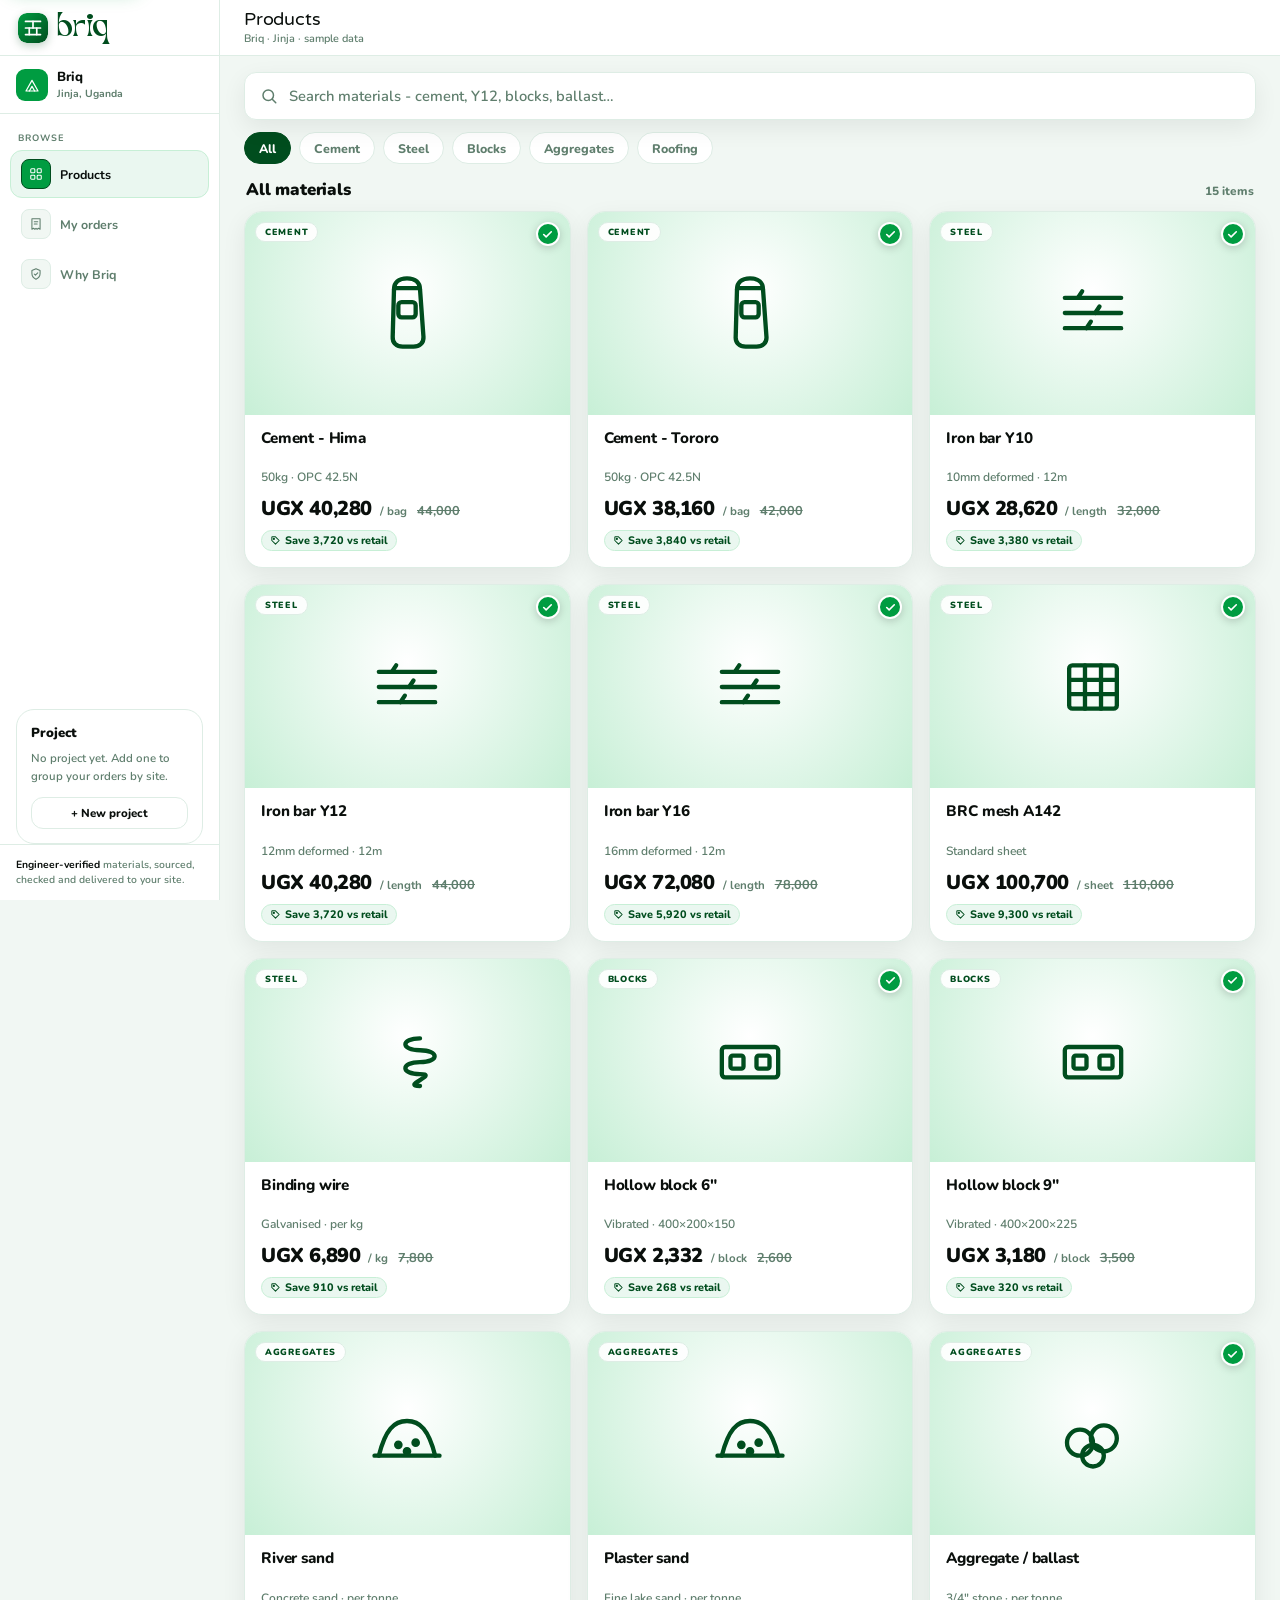
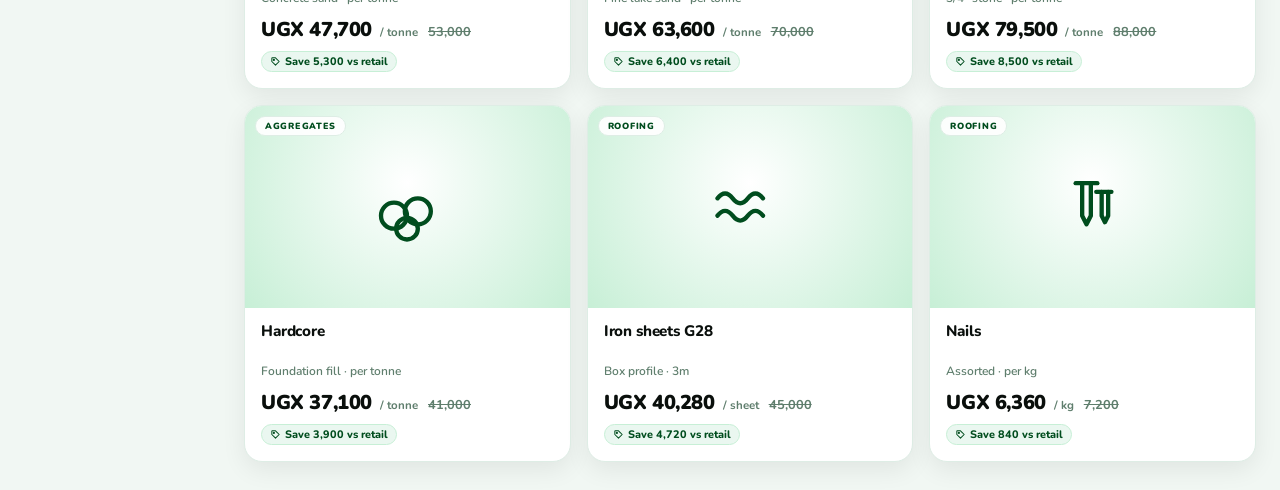
==== index.html @ f6afd5f4 "Ah" ====
<!DOCTYPE html>
<html lang="en">
<head>
<meta charset="UTF-8">
<meta name="viewport" content="width=device-width,initial-scale=1.0,viewport-fit=cover">
<title>Briq - materials, verified, delivered</title>
<meta name="description" content="Order engineer-verified construction materials - cement, steel, blocks, aggregates, roofing - sourced, quality-checked and delivered to your site in Uganda. Transparent pricing, pay on delivery.">
<meta property="og:title" content="Briq - materials, verified, delivered">
<meta property="og:description" content="Engineer-verified construction materials, sourced, checked and delivered to site. Transparent pricing, pay on delivery.">
<meta property="og:type" content="website">
<link rel="manifest" href="manifest.json">
<link rel="icon" href="data:image/svg+xml,%3Csvg xmlns='http://www.w3.org/2000/svg' viewBox='0 0 32 32'%3E%3Crect width='32' height='32' rx='8' fill='%23009c41'/%3E%3Cg fill='none' stroke='white' stroke-width='2' stroke-linecap='round'%3E%3Cpath d='M8 9h16M8 16h16M8 23h16'/%3E%3Cpath d='M16 9v7'/%3E%3Cpath d='M12 16v7M20 16v7'/%3E%3C/g%3E%3C/svg%3E">
<meta name="theme-color" content="#009c41">
<meta name="apple-mobile-web-app-capable" content="yes">
<meta name="mobile-web-app-capable" content="yes">
<meta name="apple-mobile-web-app-title" content="Briq">
<link rel="preconnect" href="https://fonts.googleapis.com">
<link rel="preconnect" href="https://fonts.gstatic.com" crossorigin>
<link href="https://fonts.googleapis.com/css2?family=Nunito:wght@400;600;700;800;900&family=Varela+Round&display=swap" rel="stylesheet">
<link rel="stylesheet" href="styles.css">
</head>
<body>
<a class="skip-link" href="#content">Skip to products</a>
<div class="app-shell">

  <!-- SIDEBAR -->
  <aside class="sidebar" id="sidebar">
    <div class="sb-logo">
      <span class="logo-mark" aria-hidden="true"><svg viewBox="0 0 32 32"><defs><linearGradient id="lmg" x1="0" y1="0" x2="1" y2="1"><stop offset="0" stop-color="#009C41"/><stop offset="1" stop-color="#004D1E"/></linearGradient></defs><rect width="32" height="32" rx="9" fill="url(#lmg)"/><g fill="none" stroke="#fff" stroke-width="1.8" stroke-linecap="round" stroke-linejoin="round"><path d="M8 9h16M8 16h16M8 23h16"/><path d="M16 9v7"/><path d="M12 16v7M20 16v7"/></g></svg></span>
      <span class="logo-name">briq</span>
    </div>
    <div class="sb-user">
      <div class="sb-avatar"><svg viewBox="0 0 24 24"><path d="M3 21l9-16 9 16z"/><path d="M8 21l4-7 4 7"/></svg></div>
      <div><div class="sb-user-name">Briq</div><div class="sb-user-role">Jinja, Uganda</div></div>
    </div>
    <nav class="sb-nav" id="sbNav"></nav>
    <div class="sidebar-panel" id="projPanel"></div>
    <div class="sb-bottom"><div class="sb-bottom-text"><strong>Engineer-verified</strong> materials, sourced, checked and delivered to your site.</div></div>
  </aside>
  <div class="sidebar-overlay" id="overlay" onclick="closeSidebar()"></div>

  <!-- MAIN -->
  <div class="main-area">
    <header class="topbar">
      <div class="topbar-l">
        <button class="mob-sidebar-btn" onclick="openSidebar()" aria-label="Open menu" aria-controls="sidebar" aria-expanded="false"><svg viewBox="0 0 24 24" aria-hidden="true"><path d="M3 6h18M3 12h18M3 18h18"/></svg></button>
        <div><h1 class="topbar-title" id="tbTitle">Order materials</h1><div class="topbar-sub" id="tbSub">Briq · Jinja</div></div>
      </div>
      <div class="topbar-right">
        <button class="btn btn-green cart-top" id="cartTop" onclick="openReview()" style="display:none"></button>
      </div>
    </header>

    <main class="content" id="content" tabindex="-1"></main>
  </div>
</div>

<!-- MOBILE STICKY CART -->
<div class="cart-bar" id="cartBar"></div>

<!-- MOBILE BOTTOM NAV -->
<nav class="bottom-nav" id="bottomNav"></nav>

<!-- REVIEW MODAL -->
<div class="modal-bg" id="reviewModal" onclick="if(event.target===this)closeReview()"><div class="modal-card" id="reviewCard" role="dialog" aria-modal="true" aria-labelledby="reviewTitle"></div></div>

<div class="toast" id="toast" role="status" aria-live="polite"></div>

<noscript><div style="max-width:520px;margin:64px auto;padding:0 24px;font-family:Nunito,sans-serif;text-align:center;color:#1a2e22"><h1 style="color:#009c41">Briq</h1><p>Briq needs JavaScript to order materials. Please enable it, or call us to place your order.</p></div></noscript>

<script src="config.js"></script>
<script src="app.js"></script>
<script>if("serviceWorker"in navigator)window.addEventListener("load",()=>navigator.serviceWorker.register("sw.js").catch(()=>{}));</script>
</body>
</html>
---- styles.css ----
/* ── BRIQ - construction materials · responsive web app ── */
@font-face{font-family:"TAN Paradiso";src:url("Fonts/TAN-PARADISO.ttf") format("truetype");font-display:swap}
*,*::before,*::after{box-sizing:border-box;margin:0;padding:0}
:root{
  --ink:#0A0F0C;--forest:#004D1E;--green:#009C41;--mint:#C7EFD6;
  --green-dark:#004D1E;--green-deep:#003314;--green-pale:#EAF7F0;--green-mid:#C7EFD6;
  --white:#fff;--bg:#F1F7F3;--border:#DEEDE5;--text:#0A0F0C;--muted:#5F7E6D;--faint:#9BB5A6;--muted-soft:#9BB5A6;
  --amber:#e8a53a;--amber-pale:#fffbf4;--amber-mid:#f5c07a;--amber-text:#b05a00;
  --red:#e05252;--red-pale:#fff5f5;--red-mid:#fdd;
  --blue:#3b82f6;--blue-pale:#eff6ff;--blue-mid:#bfdbfe;
  --violet:#7c5cf0;--violet-pale:#f1edff;--violet-mid:#cfc2fb;
  --pink:#ec4899;--pink-pale:#fdf0f7;--pink-mid:#f7c2dd;
  --font:"Varela Round",sans-serif;--font2:"Nunito",sans-serif;
  --ease:cubic-bezier(.4,0,.2,1);--radius:18px;--radius-sm:12px;
  --sidebar:220px;--nav:56px;
  --shadow:0 8px 24px rgba(0,0,0,.07);--shadow-green:0 5px 18px rgba(0,156,65,.28);
}
html{scroll-behavior:smooth}
body{font-family:var(--font2);background:var(--bg);color:var(--text);-webkit-font-smoothing:antialiased;overflow-x:hidden}
button{cursor:pointer;font-family:var(--font2)}
a{color:inherit;text-decoration:none}
svg{display:block}

/* ── FOCUS / A11Y ── */
:focus{outline:none}
:focus-visible{outline:2.5px solid var(--green);outline-offset:2px;border-radius:6px}
.qbox button:focus-visible,.modal-close:focus-visible{outline-offset:-2px}
.nav-item:focus-visible,.bn-item:focus-visible{outline-offset:-2px}
.skip-link{position:fixed;top:8px;left:8px;z-index:9999;background:var(--green-dark);color:#fff;font-weight:800;font-size:.8rem;padding:10px 16px;border-radius:var(--radius-sm);box-shadow:var(--shadow-green);transform:translateY(-150%);transition:transform .2s var(--ease);text-decoration:none}
.skip-link:focus{transform:none}
.sr-only{position:absolute;width:1px;height:1px;padding:0;margin:-1px;overflow:hidden;clip:rect(0,0,0,0);white-space:nowrap;border:0}
.form-label{font-size:.7rem;font-weight:800;letter-spacing:.04em;text-transform:uppercase;color:var(--muted)}

/* ── SHELL ── */
.app-shell{display:flex;min-height:100vh}

/* ── SIDEBAR ── */
.sidebar{width:var(--sidebar);background:var(--white);border-right:1.5px solid var(--border);display:flex;flex-direction:column;flex-shrink:0;position:sticky;top:0;height:100vh;overflow-y:auto}
.sb-logo{height:var(--nav);padding:0 18px;border-bottom:1.5px solid var(--border);display:flex;align-items:center;gap:8px}
.logo-mark{width:30px;height:30px;border-radius:9px;overflow:hidden;flex-shrink:0;line-height:0;box-shadow:0 3px 8px rgba(0,77,30,.25)}
.logo-mark svg{width:30px;height:30px;display:block}
.logo-name{font-family:"TAN Paradiso",var(--font);font-weight:400;font-size:1.5rem;color:var(--forest);letter-spacing:-.01em;line-height:1}
.logo-name em{font-style:normal;color:var(--green)}
.sb-user{padding:12px 16px;border-bottom:1.5px solid var(--border);display:flex;align-items:center;gap:9px}
.sb-avatar{width:32px;height:32px;border-radius:9px;background:var(--green);display:flex;align-items:center;justify-content:center;color:#fff;flex-shrink:0}
.sb-avatar svg{width:16px;height:16px;stroke:#fff;fill:none;stroke-width:1.8;stroke-linecap:round;stroke-linejoin:round}
.sb-user-name{font-size:.82rem;font-weight:800;color:var(--text)}
.sb-user-role{font-size:.65rem;font-weight:700;color:var(--muted)}
.sb-nav{padding:10px;flex:1;display:flex;flex-direction:column;gap:2px}
.nav-section{font-size:.58rem;font-weight:700;letter-spacing:.1em;text-transform:uppercase;color:var(--muted);padding:8px 8px 4px}
.nav-item{display:flex;align-items:center;gap:9px;padding:8px 10px;border-radius:var(--radius-sm);cursor:pointer;transition:all .15s;border:1.5px solid transparent;background:none;width:100%;text-align:left}
.nav-item:hover{background:var(--green-pale);border-color:var(--green-mid)}
.nav-item.active{background:var(--green-pale);border-color:var(--green-mid)}
.nav-icon{width:30px;height:30px;border-radius:8px;background:var(--bg);border:1.5px solid var(--border);display:flex;align-items:center;justify-content:center;flex-shrink:0;transition:all .15s}
.nav-item.active .nav-icon,.nav-item:hover .nav-icon{background:var(--green);border-color:var(--green-dark)}
.nav-icon svg{width:14px;height:14px;stroke:var(--muted);fill:none;stroke-width:1.8;stroke-linecap:round;stroke-linejoin:round;transition:stroke .15s}
.nav-item.active .nav-icon svg,.nav-item:hover .nav-icon svg{stroke:#fff}
.nav-label{font-size:.78rem;font-weight:700;color:var(--muted);transition:color .15s}
.nav-item.active .nav-label,.nav-item:hover .nav-label{color:var(--text)}
.nav-badge{margin-left:auto;background:var(--green-dark);color:#fff;font-size:.55rem;font-weight:900;padding:1px 7px;border-radius:100px;min-width:18px;text-align:center}
.sidebar-panel{background:var(--white);border:1.5px solid var(--border);border-radius:var(--radius);padding:14px;margin:12px 16px 0}
.sidebar-panel .panel-title{font-size:.82rem;font-weight:900;color:var(--text);margin-bottom:8px}
.sidebar-panel .panel-note{font-size:.72rem;font-weight:600;color:var(--muted);line-height:1.5;margin-bottom:12px}
.sb-bottom{padding:12px 16px;border-top:1.5px solid var(--border);margin-top:auto}
.sb-bottom-text{font-size:.65rem;font-weight:600;color:var(--muted);line-height:1.5}
.sb-bottom-text strong{color:var(--text)}

/* ── MAIN ── */
.main-area{flex:1;min-width:0;display:flex;flex-direction:column}
.topbar{background:var(--white);border-bottom:1.5px solid var(--border);padding:0 24px;height:var(--nav);display:flex;align-items:center;justify-content:space-between;gap:12px;position:sticky;top:0;z-index:50}
.topbar-l{display:flex;align-items:center;gap:12px;min-width:0}
.topbar-title{font-family:var(--font);font-weight:400;font-size:1.12rem;color:var(--text);letter-spacing:-.01em;white-space:nowrap;overflow:hidden;text-overflow:ellipsis}
.topbar-sub{font-size:.68rem;font-weight:600;color:var(--muted);margin-top:1px}
.topbar-right{display:flex;align-items:center;gap:10px;flex-shrink:0}
.mob-sidebar-btn{display:none;background:none;border:none;cursor:pointer;padding:4px}
.mob-sidebar-btn svg{width:22px;height:22px;stroke:var(--text);fill:none;stroke-width:2;stroke-linecap:round;stroke-linejoin:round}
.content{padding:16px 24px 28px;flex:1;width:100%;max-width:1200px}
.content.enter{animation:viewIn .26s var(--ease)}
@keyframes viewIn{from{opacity:0;transform:translateY(6px)}to{opacity:1;transform:none}}

/* ── CARDS ── */
.card{background:var(--white);border:1.5px solid var(--border);border-radius:var(--radius);padding:18px;box-shadow:var(--shadow)}
.card+.card{margin-top:14px}
.card-head{display:flex;align-items:center;justify-content:space-between;margin-bottom:14px;gap:8px}
.card-title{font-size:.88rem;font-weight:900;color:var(--text);letter-spacing:-.01em;display:flex;align-items:center;gap:8px}
.card-title .ci{width:28px;height:28px;border-radius:8px;display:flex;align-items:center;justify-content:center}
.card-title .ci svg{width:15px;height:15px;fill:none;stroke-width:1.8;stroke-linecap:round;stroke-linejoin:round}

/* ── METRICS / HERO ── */
.member-hero{background:linear-gradient(125deg,#16271d 0%,#0c4a2b 55%,#0a7a3a 100%);border-radius:var(--radius);padding:22px 24px;margin-bottom:18px;color:#fff;position:relative;overflow:hidden}
.member-hero::after{content:"";position:absolute;right:-40px;top:-60px;width:240px;height:240px;border-radius:50%;background:rgba(255,255,255,.05)}
.hero-lbl{font-size:.68rem;font-weight:700;letter-spacing:.06em;text-transform:uppercase;color:var(--green-mid)}
.hero-val{font-family:var(--font);font-size:2.2rem;color:#fff;letter-spacing:-.02em;margin:4px 0 2px;line-height:1}
.hero-note{font-size:.74rem;font-weight:600;color:rgba(255,255,255,.82)}
.hero-stats{display:grid;grid-template-columns:repeat(auto-fit,minmax(80px,1fr));gap:1px;background:rgba(255,255,255,.08);border-radius:10px;overflow:hidden;margin-top:16px;position:relative}
.hero-stat{background:rgba(255,255,255,.04);padding:11px 14px;text-align:center}
.hero-stat-val{font-family:var(--font);font-size:1.15rem;color:#fff;line-height:1;margin-bottom:3px}
.hero-stat-lbl{font-size:.58rem;font-weight:700;color:rgba(255,255,255,.7);text-transform:uppercase;letter-spacing:.07em}

/* ── PILLS / BUTTONS ── */
.pill{font-size:.62rem;font-weight:800;padding:3px 9px;border-radius:100px;border:1px solid;white-space:nowrap;display:inline-flex;align-items:center;gap:4px}
.pill-green{background:var(--green-pale);color:var(--green-dark);border-color:var(--green-mid)}
.pill svg{width:11px;height:11px;stroke:currentColor;fill:none;stroke-width:2.2;stroke-linecap:round;stroke-linejoin:round}
.btn{height:38px;padding:0 16px;border-radius:var(--radius-sm);font-size:.78rem;font-weight:800;display:inline-flex;align-items:center;gap:7px;border:1.5px solid var(--border);background:var(--white);color:var(--text);transition:all .15s;white-space:nowrap}
.btn:hover{border-color:var(--green-mid);background:var(--green-pale);color:var(--green-dark)}
.btn svg{width:14px;height:14px;stroke:currentColor;fill:none;stroke-width:2;stroke-linecap:round;stroke-linejoin:round}
.btn-green{background:var(--green-dark);border-color:var(--green-deep);color:#fff;box-shadow:var(--shadow-green)}
.btn-green:hover{background:var(--green-deep);color:#fff;transform:translateY(-1px)}
.btn-block{width:100%;justify-content:center;height:46px;font-size:.9rem}
.btn-sm{height:32px;padding:0 12px;font-size:.72rem}

/* ── PROJECT SELECT (sidebar panel) ── */
.psel{width:100%;height:40px;background:var(--bg);border:1.5px solid var(--border);border-radius:var(--radius-sm);font-family:var(--font2);font-size:.78rem;font-weight:700;color:var(--text);padding:0 12px;outline:none;-webkit-appearance:none;appearance:none;margin-bottom:8px}
.psel:focus{border-color:var(--green)}
.pform{display:grid;gap:8px;margin-top:8px}
.pform input{width:100%;height:40px;background:var(--bg);border:1.5px solid var(--border);border-radius:var(--radius-sm);font-family:var(--font2);font-size:.8rem;font-weight:600;color:var(--text);padding:0 12px;outline:none}
.pform input:focus{border-color:var(--green)}

/* ── PACK RAIL ── */
.pack-rail{display:flex;gap:11px;overflow-x:auto;padding-bottom:4px;margin-bottom:4px}
.pack-rail::-webkit-scrollbar{display:none}
.pack{flex:none;width:160px;text-align:left;background:var(--white);border:1.5px solid var(--border);border-radius:var(--radius);padding:14px;box-shadow:var(--shadow);transition:all .15s}
.pack:hover{border-color:var(--green-mid);transform:translateY(-1px)}
.pack .pc{width:34px;height:34px;border-radius:9px;background:var(--green-pale);border:1.5px solid var(--green-mid);display:flex;align-items:center;justify-content:center;margin-bottom:10px}
.pack .pc svg{width:16px;height:16px;stroke:var(--green-dark);fill:none;stroke-width:1.8;stroke-linecap:round;stroke-linejoin:round}
.pack b{font-size:.92rem;font-weight:900;display:block;color:var(--text)}
.pack span{font-size:.72rem;color:var(--muted);display:block;margin-top:2px}
.pack em{font-style:normal;font-size:.72rem;font-weight:800;color:var(--green-dark);display:block;margin-top:9px}

/* ── MATERIAL ROW ── */
.mrow{display:flex;align-items:center;gap:12px;padding:12px 0;border-bottom:1.5px solid var(--border)}
.mrow:last-child{border-bottom:none}
.m-icon{width:40px;height:40px;border-radius:10px;display:flex;align-items:center;justify-content:center;flex-shrink:0;border:1.5px solid}
.m-icon svg{width:18px;height:18px;fill:none;stroke-width:1.8;stroke-linecap:round;stroke-linejoin:round}
.m-icon.green{background:var(--green-pale);border-color:var(--green-mid)}.m-icon.green svg{stroke:var(--green-dark)}
.m-icon.blue{background:var(--blue-pale);border-color:var(--blue-mid)}.m-icon.blue svg{stroke:var(--blue)}
.m-icon.amber{background:var(--amber-pale);border-color:var(--amber-mid)}.m-icon.amber svg{stroke:var(--amber)}
.m-icon.violet{background:var(--violet-pale);border-color:var(--violet-mid)}.m-icon.violet svg{stroke:var(--violet)}
.m-icon.pink{background:var(--pink-pale);border-color:var(--pink-mid)}.m-icon.pink svg{stroke:var(--pink)}
.m-info{flex:1;min-width:0}
.m-name{font-size:.86rem;font-weight:800;color:var(--text);display:flex;align-items:center;gap:7px;flex-wrap:wrap}
.m-spec{font-size:.7rem;font-weight:600;color:var(--muted);margin-top:2px}
.m-price{font-size:.72rem;color:var(--muted);margin-top:5px;display:flex;align-items:baseline;gap:6px;flex-wrap:wrap}
.m-price b{font-size:.92rem;font-weight:900;color:var(--text)}
.m-save{font-size:.64rem;font-weight:800;color:var(--green-dark);background:var(--green-pale);border:1px solid var(--green-mid);padding:1px 7px;border-radius:100px}
.qbox{display:flex;align-items:center;border:1.5px solid var(--border);border-radius:var(--radius-sm);overflow:hidden;background:var(--bg);flex-shrink:0;animation:popIn .18s var(--ease)}
@keyframes popIn{from{transform:scale(.9);opacity:.4}to{transform:none;opacity:1}}
.qbox button{width:38px;height:40px;border:none;background:transparent;color:var(--green-dark);display:grid;place-items:center}
.qbox button:hover{background:var(--green-pale)}
.qbox button svg{width:15px;height:15px;stroke:currentColor;fill:none;stroke-width:2.2;stroke-linecap:round;stroke-linejoin:round}
.qbox input{width:38px;height:40px;border:none;text-align:center;font-family:var(--font2);font-weight:800;font-size:.88rem;color:var(--text);background:transparent;outline:none}
.add-btn{width:40px;height:40px;border-radius:var(--radius-sm);border:1.5px solid var(--green-dark);background:var(--green);color:#fff;display:grid;place-items:center;box-shadow:var(--shadow-green);flex-shrink:0;transition:all .15s}
.add-btn:active{transform:scale(.92)}
.add-btn:hover{background:var(--green-dark)}
.add-btn svg{width:17px;height:17px;stroke:#fff;fill:none;stroke-width:2.4;stroke-linecap:round;stroke-linejoin:round}

/* ── STOREFRONT: SEARCH + FILTER + PACKS ── */
.search-wrap{position:relative;margin-bottom:12px}
.search-wrap>svg{position:absolute;left:16px;top:50%;transform:translateY(-50%);width:18px;height:18px;stroke:var(--muted);color:var(--muted);fill:none;stroke-width:2;pointer-events:none}
.search-input{width:100%;height:48px;border:1.5px solid var(--border);border-radius:var(--radius-sm);background:var(--white);padding:0 16px 0 44px;font-family:var(--font2);font-size:.92rem;font-weight:600;color:var(--text);outline:none;box-shadow:var(--shadow);transition:border-color .15s,box-shadow .15s}
.search-input::placeholder{color:var(--muted);font-weight:600}
.search-input::-webkit-search-cancel-button{-webkit-appearance:none;appearance:none}
.search-input:focus{border-color:var(--green);box-shadow:0 0 0 3px rgba(0,156,65,.12)}

/* quiet category filter - small dot per category */
.catfilter{display:flex;gap:8px;overflow-x:auto;padding:0 0 4px;margin-bottom:10px;scrollbar-width:none}
.catfilter::-webkit-scrollbar{display:none}
.cft{flex:none;display:inline-flex;align-items:center;height:32px;padding:0 14px;border-radius:100px;border:1.5px solid var(--border);background:var(--white);font-family:var(--font2);font-size:.78rem;font-weight:800;color:var(--muted);white-space:nowrap;transition:all .15s}
.cft:hover{color:var(--forest);border-color:var(--green-mid)}
.cft.on{color:#fff;background:var(--forest);border-color:var(--forest)}

/* slim quick-packs strip */
.packstrip-lbl{font-size:.6rem;font-weight:900;letter-spacing:.1em;text-transform:uppercase;color:var(--muted);margin:0 2px 6px}
.packstrip{display:flex;gap:8px;overflow-x:auto;padding-bottom:4px;margin-bottom:14px;scrollbar-width:none}
.packstrip::-webkit-scrollbar{display:none}
.packchip{flex:none;display:inline-flex;align-items:center;gap:8px;height:40px;padding:0 16px;border-radius:var(--radius-sm);border:1.5px solid var(--border);background:var(--white);transition:transform .15s var(--ease),border-color .15s}
.packchip:hover{border-color:var(--green-mid);transform:translateY(-1px)}
.packchip svg{width:15px;height:15px;stroke:var(--green-dark);fill:none;stroke-width:1.8;stroke-linecap:round;stroke-linejoin:round;flex:none}
.packchip b{font-size:.8rem;font-weight:900;color:var(--text)}
.packchip em{font-style:normal;font-size:.74rem;font-weight:800;color:var(--green-dark);font-variant-numeric:tabular-nums}

/* grid head */
.grid-head{display:flex;align-items:baseline;justify-content:space-between;gap:8px;margin:0 2px 10px}
.grid-head .card-title{font-size:1.05rem}
.grid-count{font-size:.74rem;font-weight:800;color:var(--muted);flex:none}
.link-btn{background:none;border:none;font-family:var(--font2);font-size:.76rem;font-weight:800;color:var(--green-dark);padding:4px 8px;border-radius:8px;flex:none}
.link-btn:hover{background:var(--green-pale)}

/* ── IMAGE-LED PRODUCT CARDS ── */
.mgrid{display:grid;grid-template-columns:repeat(3,1fr);gap:16px}
.pcard{display:flex;flex-direction:column;background:var(--white);border:1.5px solid var(--border);border-radius:var(--radius);overflow:hidden;box-shadow:var(--shadow);transition:transform .18s var(--ease),border-color .18s,box-shadow .18s}
.pcard:hover{transform:translateY(-3px);border-color:var(--green-mid);box-shadow:0 16px 34px rgba(0,0,0,.10)}
.pcard.on{border-color:var(--green)}
.pcard-img{position:relative;aspect-ratio:16/10;display:grid;place-items:center;overflow:hidden;background:radial-gradient(circle at 50% 38%,var(--white),var(--mint))}
.pcard-img img{position:absolute;inset:0;width:100%;height:100%;object-fit:cover;z-index:1}
.pcard-art{position:absolute;inset:0;display:grid;place-items:center;padding:8px}
.art-svg{width:42%;max-width:104px;height:auto;fill:none;stroke:var(--forest);stroke-width:2;stroke-linecap:round;stroke-linejoin:round}
.pcard-cat{position:absolute;top:10px;left:10px;z-index:2;font-size:.56rem;font-weight:900;letter-spacing:.08em;text-transform:uppercase;color:var(--forest);background:rgba(255,255,255,.92);border:1px solid var(--border);padding:3px 9px;border-radius:100px}
.seal{position:absolute;top:10px;right:10px;width:24px;height:24px;border-radius:50%;background:var(--green);border:2px solid #fff;display:grid;place-items:center;box-shadow:0 2px 8px rgba(0,0,0,.18);z-index:2}
.seal svg{width:13px;height:13px;stroke:#fff;fill:none;stroke-width:3;stroke-linecap:round;stroke-linejoin:round}
.pcard-body{display:flex;flex-direction:column;flex:1;padding:14px 16px 16px}
.pcard-name{font-size:.95rem;font-weight:800;color:var(--text);letter-spacing:-.01em;line-height:1.25;min-height:2.4em;display:-webkit-box;-webkit-line-clamp:2;-webkit-box-orient:vertical;overflow:hidden}
.pcard-spec{font-size:.75rem;font-weight:600;color:var(--muted);margin-top:4px;white-space:nowrap;overflow:hidden;text-overflow:ellipsis}
.pcard-price{display:flex;align-items:baseline;gap:8px;margin-top:10px;font-variant-numeric:tabular-nums;flex-wrap:wrap}
.pcard-price b{font-size:1.25rem;font-weight:900;color:var(--text);letter-spacing:-.02em}
.pcard-unit{font-size:.72rem;font-weight:700;color:var(--muted)}
.pcard-price s{font-size:.8rem;font-weight:700;color:var(--muted);text-decoration:line-through;margin-left:2px}
.pcard-save{display:inline-flex;align-items:center;gap:4px;align-self:flex-start;margin-top:8px;font-size:.68rem;font-weight:800;color:var(--green-dark);background:var(--green-pale);border:1px solid var(--green-mid);padding:2px 8px;border-radius:100px;font-variant-numeric:tabular-nums}
.pcard-save svg{width:11px;height:11px;stroke:currentColor;fill:none;stroke-width:2.2;stroke-linecap:round;stroke-linejoin:round}
.pcard-ctrl{margin-top:auto;padding-top:12px}
.add-order-btn{width:100%;height:44px;border-radius:var(--radius-sm);border:1.5px solid var(--green-dark);background:var(--green-dark);color:#fff;font-family:var(--font2);font-size:.82rem;font-weight:800;display:inline-flex;align-items:center;justify-content:center;gap:8px;box-shadow:var(--shadow-green);transition:background .15s,transform .12s var(--ease)}
.add-order-btn:hover{background:var(--green-deep)}
.add-order-btn:active{transform:scale(.97)}
.add-order-btn svg{width:16px;height:16px;stroke:#fff;fill:none;stroke-width:2.4;stroke-linecap:round;stroke-linejoin:round}
.qstep{width:100%;height:44px;display:grid;grid-template-columns:44px 1fr 44px;align-items:center;border:1.5px solid var(--green);border-radius:var(--radius-sm);overflow:hidden;background:var(--green-pale);animation:popIn .18s var(--ease)}
.qstep button{height:100%;border:none;background:transparent;color:var(--green-dark);display:grid;place-items:center;transition:background .15s,transform .12s var(--ease)}
.qstep button:hover{background:var(--green-mid)}
.qstep button:active{transform:scale(.88)}
.qstep button svg{width:16px;height:16px;stroke:currentColor;fill:none;stroke-width:2.6;stroke-linecap:round;stroke-linejoin:round}
.qstep input{height:100%;width:100%;border:none;text-align:center;font-family:var(--font2);font-weight:900;font-size:.95rem;color:var(--green-dark);background:transparent;outline:none;font-variant-numeric:tabular-nums}

/* guarantee callout (review modal) */
.guarantee{display:flex;align-items:center;gap:9px;margin-top:16px;padding:11px 13px;background:var(--green-pale);border:1.5px solid var(--green-mid);border-radius:var(--radius-sm);font-size:.74rem;font-weight:700;color:var(--green-dark);line-height:1.45}
.guarantee svg{width:15px;height:15px;stroke:var(--green-dark);fill:none;stroke-width:2;stroke-linecap:round;stroke-linejoin:round;flex:none}

/* light motion on cart updates */
.pulse{animation:pulse .42s var(--ease)}
@keyframes pulse{0%{transform:scale(1)}35%{transform:scale(1.1)}100%{transform:scale(1)}}

/* tabular figures wherever prices align */
.tot,.line .lp,.hero-val,.hero-stat-val,.ord-tot,.cart-bar .c1,.cart-top{font-variant-numeric:tabular-nums}

/* ── PRODUCT DETAIL ── */
.back-link{display:inline-flex;align-items:center;gap:6px;font-size:.8rem;font-weight:800;color:var(--muted);margin-bottom:16px;padding:6px 12px 6px 8px;border-radius:100px;transition:all .15s}
.back-link:hover{color:var(--forest);background:var(--green-pale)}
.back-link svg{width:16px;height:16px;stroke:currentColor;fill:none;stroke-width:2;stroke-linecap:round;stroke-linejoin:round}
.detail{display:grid;grid-template-columns:1fr 1fr;gap:28px;align-items:start}
.detail-media{position:sticky;top:calc(var(--nav) + 16px)}
.detail-photo{position:relative;aspect-ratio:4/3;border-radius:var(--radius);overflow:hidden;border:1.5px solid var(--border);background:radial-gradient(circle at 50% 38%,var(--white),var(--mint));display:grid;place-items:center}
.detail-photo img{position:absolute;inset:0;width:100%;height:100%;object-fit:cover;z-index:1}
.detail-photo .art-svg{width:34%;max-width:160px}
.detail-thumbs{display:flex;gap:10px;margin-top:12px}
.detail-thumb{width:64px;height:64px;border-radius:12px;border:1.5px solid var(--border);background:radial-gradient(circle at 50% 40%,var(--white),var(--mint));display:grid;place-items:center;flex-shrink:0}
.detail-thumb.active{border-color:var(--green);box-shadow:0 0 0 2px var(--green-mid)}
.detail-thumb .art-svg{width:48%}
.detail-cat{display:inline-block;font-size:.6rem;font-weight:900;letter-spacing:.1em;text-transform:uppercase;color:var(--forest);background:var(--green-pale);border:1px solid var(--green-mid);padding:4px 10px;border-radius:100px}
.detail-name{font-family:var(--font);font-size:1.75rem;color:var(--text);letter-spacing:-.02em;line-height:1.08;margin:12px 0 6px}
.detail-spec{font-size:.9rem;font-weight:600;color:var(--muted)}
.detail-verified{display:inline-flex;align-items:center;gap:8px;margin-top:14px;font-size:.76rem;font-weight:800;color:var(--forest);background:var(--green-pale);border:1.5px solid var(--green-mid);padding:7px 13px;border-radius:100px}
.detail-verified svg{width:14px;height:14px;stroke:var(--forest);fill:none;stroke-width:2.2;stroke-linecap:round;stroke-linejoin:round}
.detail-price-row{display:flex;align-items:baseline;gap:10px;flex-wrap:wrap;margin:18px 0 4px;font-variant-numeric:tabular-nums}
.detail-price-row b{font-family:var(--font);font-size:2rem;color:var(--text);letter-spacing:-.02em}
.detail-price-row .du{font-size:.82rem;font-weight:700;color:var(--muted)}
.detail-price-row s{font-size:.95rem;font-weight:700;color:var(--muted)}
.detail-ctrl{margin-top:18px}
.detail-cta{margin-top:10px}
.transparency{background:var(--bg);border:1.5px solid var(--border);border-radius:var(--radius-sm);padding:4px 16px 14px;margin:18px 0 0}
.detail-note{display:flex;align-items:center;gap:8px;font-size:.78rem;font-weight:700;color:var(--muted);margin-top:14px}
.detail-note svg{width:15px;height:15px;stroke:var(--forest);fill:none;stroke-width:1.9;stroke-linecap:round;stroke-linejoin:round;flex:none}
@media (max-width:760px){.detail{grid-template-columns:1fr;gap:18px}.detail-media{position:static}.detail-name{font-size:1.5rem}.detail-price-row b{font-size:1.7rem}}

/* ── ORDER CARD / TRACKER ── */
.ord-head{display:flex;align-items:center;justify-content:space-between;gap:8px}
.ord-id{font-size:.9rem;font-weight:900;color:var(--text)}
.ord-meta{font-size:.7rem;font-weight:600;color:var(--muted);margin:6px 0 14px}
.track{display:flex;align-items:center;margin-bottom:8px}
.track .dot{width:11px;height:11px;border-radius:50%;background:var(--border);flex:none}
.track .dot.on{background:var(--green)}
.track .seg{height:2px;flex:1;background:var(--border)}
.track .seg.on{background:var(--green)}
.tlab{display:flex;justify-content:space-between;font-size:.56rem;font-weight:800;color:var(--muted);text-transform:uppercase;letter-spacing:.04em;margin-bottom:14px}
.tlab span.now{color:var(--green-dark)}
.ord-item{font-size:.76rem;font-weight:600;color:var(--text);padding:2px 0}
.ord-item span{color:var(--muted)}
.ord-foot{margin-top:13px;padding-top:13px;border-top:1.5px solid var(--border);display:flex;align-items:center;justify-content:space-between;gap:10px}
.ord-tot b{font-size:1rem;font-weight:900}
.ord-tot span{display:block;font-size:.66rem;font-weight:800;color:var(--green-dark)}

/* ── WHY BRIQ ── */
.vrow{display:flex;gap:13px;align-items:flex-start;padding:14px 0;border-bottom:1.5px solid var(--border)}
.vrow:last-child{border-bottom:none}
.vrow .vi{width:38px;height:38px;border-radius:10px;background:var(--green-pale);border:1.5px solid var(--green-mid);display:grid;place-items:center;flex-shrink:0}
.vrow .vi svg{width:18px;height:18px;stroke:var(--green-dark);fill:none;stroke-width:1.8;stroke-linecap:round;stroke-linejoin:round}
.vrow b{font-size:.86rem;font-weight:800;color:var(--text)}
.vrow p{font-size:.76rem;font-weight:600;color:var(--muted);margin-top:2px;line-height:1.5}
.gbox{background:linear-gradient(125deg,#16271d,#0a7a3a);color:#fff;border-radius:var(--radius);padding:20px;margin-top:14px}
.gbox b{font-size:.95rem;font-weight:900}
.gbox p{font-size:.82rem;opacity:.85;margin-top:6px;line-height:1.55}

/* ── INFO BANNER / EMPTY ── */
.info-banner{background:var(--green-pale);border:1.5px solid var(--green-mid);border-radius:var(--radius);padding:13px 16px;margin-bottom:16px;display:flex;align-items:center;gap:10px}
.info-banner svg{width:17px;height:17px;stroke:var(--green-dark);fill:none;stroke-width:1.8;stroke-linecap:round;stroke-linejoin:round;flex-shrink:0}
.info-banner-text{font-size:.76rem;font-weight:700;color:var(--text);line-height:1.5}
.empty-state{display:flex;flex-direction:column;align-items:center;justify-content:center;padding:54px 20px;text-align:center}
.empty-icon{width:54px;height:54px;background:var(--green-pale);border:1.5px solid var(--green-mid);border-radius:14px;display:grid;place-items:center;margin-bottom:14px}
.empty-icon svg{width:24px;height:24px;stroke:var(--green-dark);fill:none;stroke-width:1.5;stroke-linecap:round;stroke-linejoin:round}
.empty-title{font-size:.9rem;font-weight:800;color:var(--text);margin-bottom:5px}
.empty-sub{font-size:.76rem;font-weight:600;color:var(--muted);max-width:280px;line-height:1.55}

/* ── MODAL (review) ── */
.modal-bg{position:fixed;inset:0;background:rgba(10,31,18,.6);z-index:500;display:flex;align-items:center;justify-content:center;opacity:0;pointer-events:none;transition:opacity .2s;padding:20px;backdrop-filter:blur(8px);overflow-y:auto}
.modal-bg.open{opacity:1;pointer-events:all}
.modal-card{background:var(--white);border-radius:var(--radius);width:100%;max-width:480px;transform:scale(.96) translateY(10px);transition:transform .22s;overflow:hidden;box-shadow:0 24px 56px rgba(0,0,0,.2);display:flex;flex-direction:column;max-height:90vh}
.modal-bg.open .modal-card{transform:none}
.modal-head{padding:18px 22px 15px;border-bottom:1.5px solid var(--border);display:flex;align-items:center;justify-content:space-between}
.modal-title{font-family:var(--font);font-size:1.05rem;color:var(--text)}
.modal-close{background:none;border:none;color:var(--muted);font-size:1.3rem;line-height:1;width:40px;height:40px;display:grid;place-items:center;margin:-6px -8px -6px 0;border-radius:10px}
.modal-close:hover{background:var(--red-pale);color:var(--red)}
.modal-body{padding:18px 22px;overflow-y:auto}
.line{display:flex;justify-content:space-between;gap:12px;padding:11px 0;border-bottom:1px solid var(--border)}
.line .ln{font-size:.82rem;font-weight:700;color:var(--text)}
.line .lq{font-size:.7rem;font-weight:600;color:var(--muted);margin-top:2px}
.line .lp{font-size:.84rem;font-weight:900;white-space:nowrap}
.tot{display:flex;justify-content:space-between;padding:6px 0;font-size:.82rem;font-weight:700;color:var(--muted)}
.tot.sv{color:var(--green-dark);font-weight:800}
.tot.grand{color:var(--text);font-size:1.15rem;font-family:var(--font);padding-top:12px;margin-top:6px;border-top:1.5px solid var(--border)}
.slot-grid{display:grid;grid-template-columns:1fr 1fr;gap:9px}
.slot{border:1.5px solid var(--border);background:var(--white);border-radius:var(--radius-sm);padding:11px;font-family:var(--font2);font-size:.78rem;font-weight:700;color:var(--text);text-align:center}
.slot.on{border-color:var(--green);background:var(--green-pale);color:var(--green-dark)}

/* ── STICKY CART (mobile) ── */
.cart-bar{display:none;position:fixed;left:0;right:0;bottom:calc(var(--nav) + env(safe-area-inset-bottom));z-index:60;padding:0 12px 8px}
.cart-bar .in{width:100%;border:none;text-align:left;font-family:var(--font2);background:var(--green-dark);color:#fff;border-radius:var(--radius);padding:12px 16px;display:flex;align-items:center;justify-content:space-between;box-shadow:0 8px 26px rgba(0,156,65,.4);animation:cartIn .26s var(--ease)}
@keyframes cartIn{from{opacity:0;transform:translateY(10px)}to{opacity:1;transform:none}}
.cart-bar .c1 b{font-size:1rem;font-weight:900}
.cart-bar .c1 span{display:block;font-size:.66rem;font-weight:700;opacity:.9}
.cart-bar .go{font-size:.82rem;font-weight:900;display:flex;align-items:center;gap:6px}
.cart-bar .go svg{width:15px;height:15px;stroke:#fff;fill:none;stroke-width:2.4;stroke-linecap:round;stroke-linejoin:round}
.cart-top{display:inline-flex}

/* ── BOTTOM NAV (mobile) ── */
.bottom-nav{display:none;position:fixed;left:0;right:0;bottom:0;z-index:65;background:rgba(255,255,255,.96);backdrop-filter:blur(12px);border-top:1.5px solid var(--border);padding:6px 6px calc(6px + env(safe-area-inset-bottom))}
.bottom-nav .bn-row{display:flex}
.bn-item{flex:1;background:none;border:none;display:flex;flex-direction:column;align-items:center;gap:3px;padding:6px 0;color:var(--muted);font-family:var(--font2);font-weight:800;font-size:.62rem}
.bn-item.on{color:var(--green-dark)}
.bn-item .bi{position:relative}
.bn-item svg{width:21px;height:21px;stroke:currentColor;fill:none;stroke-width:1.9;stroke-linecap:round;stroke-linejoin:round}
.bn-badge{position:absolute;top:-5px;right:-9px;background:var(--green-dark);color:#fff;font-size:.55rem;font-weight:900;min-width:15px;height:15px;border-radius:9px;display:grid;place-items:center;padding:0 3px;border:1.5px solid #fff}

/* ── OVERLAY / TOAST ── */
.sidebar-overlay{display:none;position:fixed;inset:0;background:rgba(10,31,18,.55);z-index:99}
.toast{position:fixed;bottom:22px;right:22px;background:var(--text);color:#fff;padding:12px 18px;border-radius:var(--radius-sm);font-size:.8rem;font-weight:700;z-index:9999;display:flex;align-items:center;gap:9px;transform:translateY(10px);opacity:0;transition:all .22s;box-shadow:0 6px 24px rgba(0,0,0,.2);pointer-events:none;border-left:3px solid var(--green)}
.toast.show{transform:none;opacity:1}

/* ── SKELETON / LOADING ── */
.skel{position:relative;overflow:hidden;background:#e8efeb;border-radius:8px}
.skel::after{content:"";position:absolute;inset:0;transform:translateX(-100%);background:linear-gradient(90deg,transparent,rgba(255,255,255,.65),transparent);animation:shimmer 1.3s infinite}
@keyframes shimmer{100%{transform:translateX(100%)}}
.sk-row{display:flex;align-items:center;gap:12px;padding:12px 0;border-bottom:1.5px solid var(--border)}
.sk-row:last-child{border-bottom:none}
.sk-ic{width:40px;height:40px;border-radius:10px;flex-shrink:0}
.sk-line{height:11px}
.sk-pack{flex:none;width:150px;height:42px;border-radius:var(--radius-sm)}
.sk-card{border:1.5px solid var(--border);border-radius:var(--radius);overflow:hidden;background:var(--white)}
.sk-card .sk-img{aspect-ratio:4/3;border-radius:0}
.sk-card .sk-body{padding:14px}

/* ── GRID ── */
.grid-2-1{display:grid;grid-template-columns:1.5fr 1fr;gap:14px}

/* ── RESPONSIVE ── */
@media (max-width:900px){.grid-2-1{grid-template-columns:1fr}.mgrid{grid-template-columns:repeat(2,1fr)}}
@media (max-width:768px){
  .sidebar{position:fixed;left:-272px;top:0;bottom:0;z-index:300;width:248px;transition:left .28s var(--ease);height:100vh}
  .sidebar.open{left:0;box-shadow:6px 0 32px rgba(0,0,0,.18)}
  .sidebar-overlay.show{display:block}
  .main-area{width:100%}
  .mob-sidebar-btn{display:flex}
  .cart-top{display:none}
  .content{padding:16px 16px 152px}
  .topbar{padding:0 16px}
  .bottom-nav{display:block}
  .cart-bar{display:block}
}
@media (max-width:480px){
  .mgrid{gap:12px}
  .pcard-body{padding:12px}
  .pcard-price b{font-size:1.15rem}
  .modal-bg{align-items:flex-end;padding:0}
  .modal-card{max-width:100%;border-radius:var(--radius) var(--radius) 0 0;max-height:93vh}
  .hero-val{font-size:1.9rem}
}
@media (prefers-reduced-motion:reduce){*{transition:none!important;animation:none!important}}
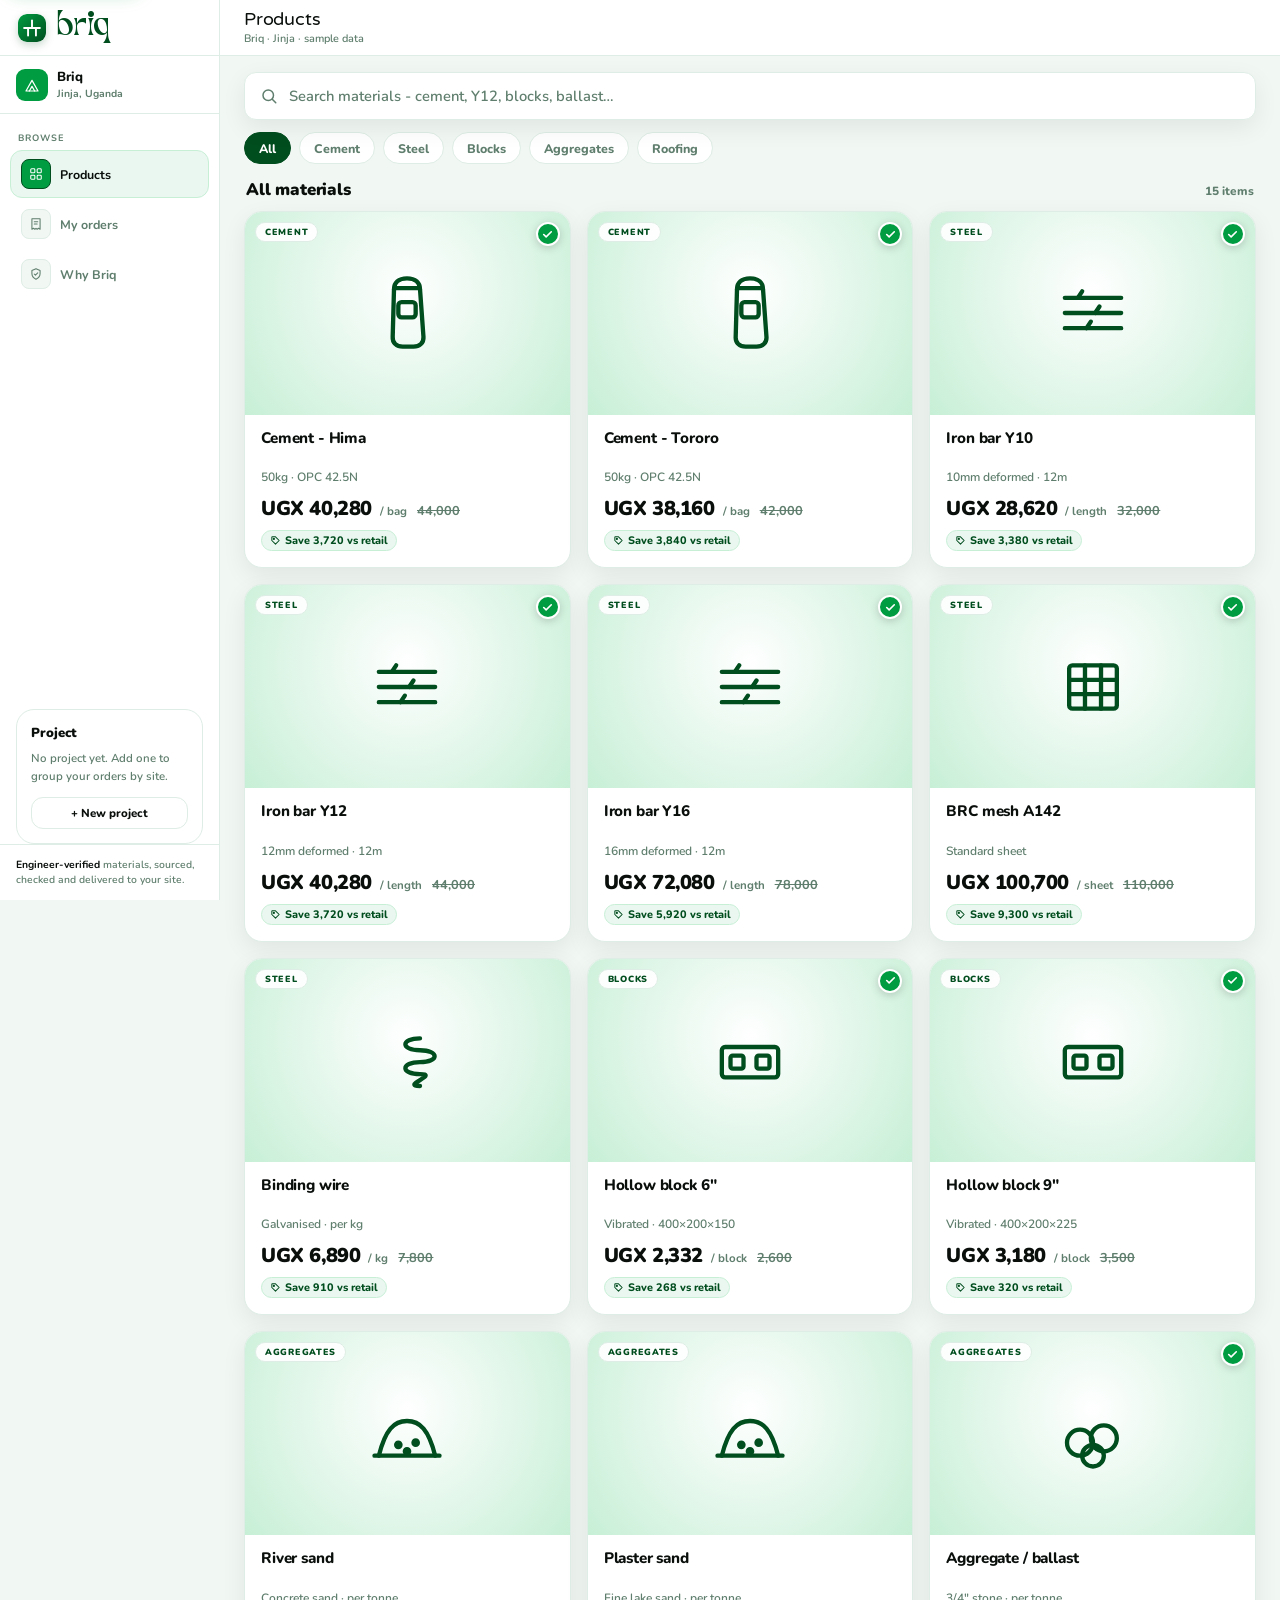
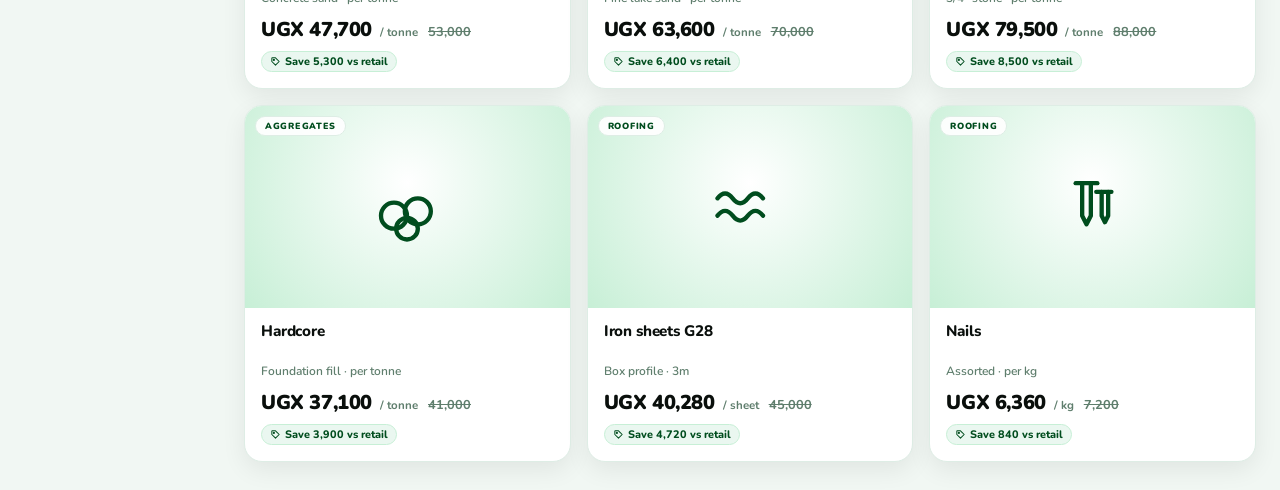
==== commit 0d47841f: "Ah" ====
--- a/index.html
+++ b/index.html
@@ -9,7 +9,7 @@
 <meta property="og:description" content="Engineer-verified construction materials, sourced, checked and delivered to site. Transparent pricing, pay on delivery.">
 <meta property="og:type" content="website">
 <link rel="manifest" href="manifest.json">
-<link rel="icon" href="data:image/svg+xml,%3Csvg xmlns='http://www.w3.org/2000/svg' viewBox='0 0 32 32'%3E%3Crect width='32' height='32' rx='8' fill='%23009c41'/%3E%3Cg fill='none' stroke='white' stroke-width='2' stroke-linecap='round'%3E%3Cpath d='M8 9h16M8 16h16M8 23h16'/%3E%3Cpath d='M16 9v7'/%3E%3Cpath d='M12 16v7M20 16v7'/%3E%3C/g%3E%3C/svg%3E">
+<link rel="icon" href="data:image/svg+xml,%3Csvg xmlns='http://www.w3.org/2000/svg' viewBox='0 0 32 32'%3E%3Crect width='32' height='32' rx='8' fill='%23009c41'/%3E%3Cg fill='none' stroke='white' stroke-width='2.4' stroke-linecap='round'%3E%3Cpath d='M7 16h18'/%3E%3Cpath d='M16 7.5V16'/%3E%3Cpath d='M11.5 16v8.5'/%3E%3Cpath d='M20.5 16v8.5'/%3E%3C/g%3E%3C/svg%3E">
 <meta name="theme-color" content="#009c41">
 <meta name="apple-mobile-web-app-capable" content="yes">
 <meta name="mobile-web-app-capable" content="yes">
@@ -26,7 +26,7 @@
   <!-- SIDEBAR -->
   <aside class="sidebar" id="sidebar">
     <div class="sb-logo">
-      <span class="logo-mark" aria-hidden="true"><svg viewBox="0 0 32 32"><defs><linearGradient id="lmg" x1="0" y1="0" x2="1" y2="1"><stop offset="0" stop-color="#009C41"/><stop offset="1" stop-color="#004D1E"/></linearGradient></defs><rect width="32" height="32" rx="9" fill="url(#lmg)"/><g fill="none" stroke="#fff" stroke-width="1.8" stroke-linecap="round" stroke-linejoin="round"><path d="M8 9h16M8 16h16M8 23h16"/><path d="M16 9v7"/><path d="M12 16v7M20 16v7"/></g></svg></span>
+      <span class="logo-mark" aria-hidden="true"><svg viewBox="0 0 32 32"><defs><linearGradient id="lmg" x1="0" y1="0" x2="1" y2="1"><stop offset="0" stop-color="#009C41"/><stop offset="1" stop-color="#004D1E"/></linearGradient></defs><rect width="32" height="32" rx="9" fill="url(#lmg)"/><g fill="none" stroke="#fff" stroke-width="2.2" stroke-linecap="round"><path d="M7 16h18"/><path d="M16 7.5V16"/><path d="M11.5 16v8.5"/><path d="M20.5 16v8.5"/></g></svg></span>
       <span class="logo-name">briq</span>
     </div>
     <div class="sb-user">
--- a/styles.css
+++ b/styles.css
@@ -36,10 +36,10 @@
 
 /* ── SIDEBAR ── */
 .sidebar{width:var(--sidebar);background:var(--white);border-right:1.5px solid var(--border);display:flex;flex-direction:column;flex-shrink:0;position:sticky;top:0;height:100vh;overflow-y:auto}
-.sb-logo{height:var(--nav);padding:0 18px;border-bottom:1.5px solid var(--border);display:flex;align-items:center;gap:8px}
-.logo-mark{width:30px;height:30px;border-radius:9px;overflow:hidden;flex-shrink:0;line-height:0;box-shadow:0 3px 8px rgba(0,77,30,.25)}
-.logo-mark svg{width:30px;height:30px;display:block}
-.logo-name{font-family:"TAN Paradiso",var(--font);font-weight:400;font-size:1.5rem;color:var(--forest);letter-spacing:-.01em;line-height:1}
+.sb-logo{height:var(--nav);padding:0 18px;border-bottom:1.5px solid var(--border);display:flex;align-items:center;gap:10px}
+.logo-mark{width:28px;height:28px;border-radius:9px;overflow:hidden;flex-shrink:0;line-height:0;box-shadow:0 3px 8px rgba(0,77,30,.22)}
+.logo-mark svg{width:28px;height:28px;display:block}
+.logo-name{font-family:"TAN Paradiso",var(--font);font-weight:400;font-size:1.55rem;color:var(--forest);letter-spacing:-.01em;line-height:1}
 .logo-name em{font-style:normal;color:var(--green)}
 .sb-user{padding:12px 16px;border-bottom:1.5px solid var(--border);display:flex;align-items:center;gap:9px}
 .sb-avatar{width:32px;height:32px;border-radius:9px;background:var(--green);display:flex;align-items:center;justify-content:center;color:#fff;flex-shrink:0}
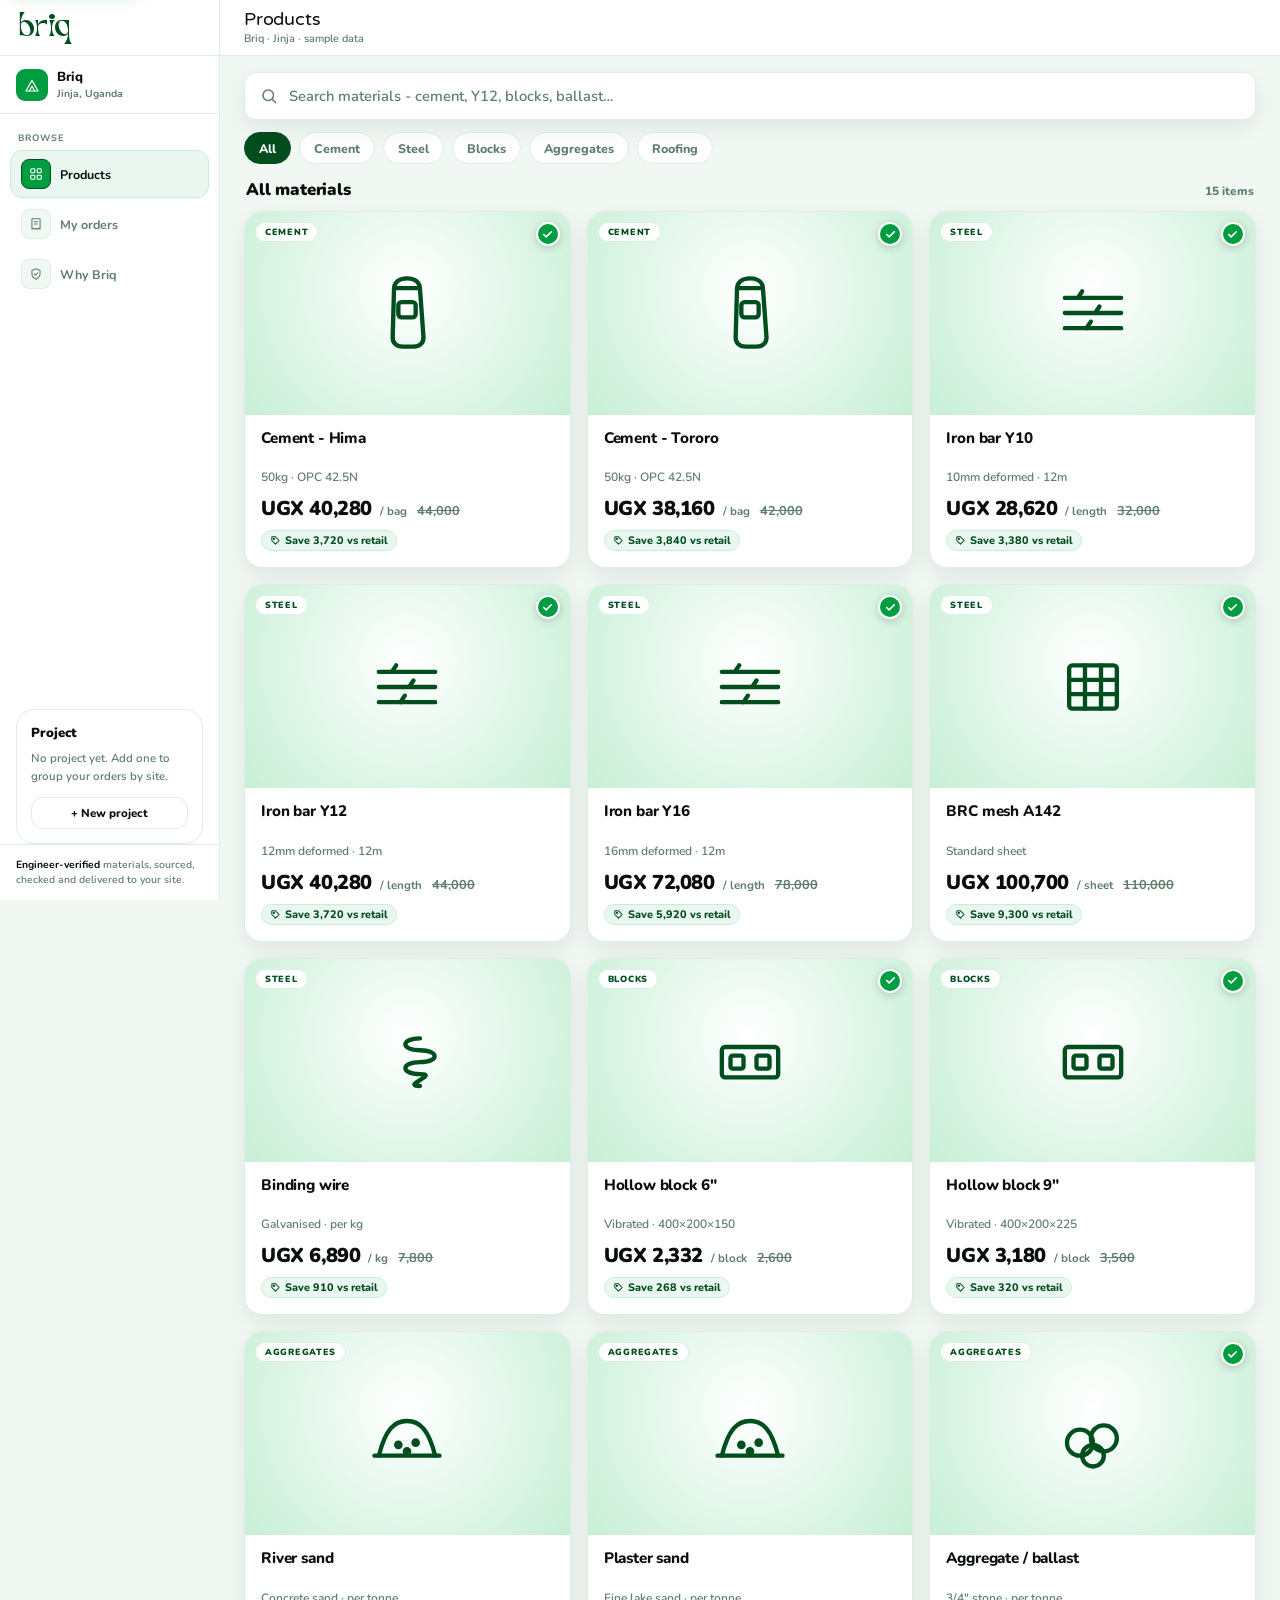
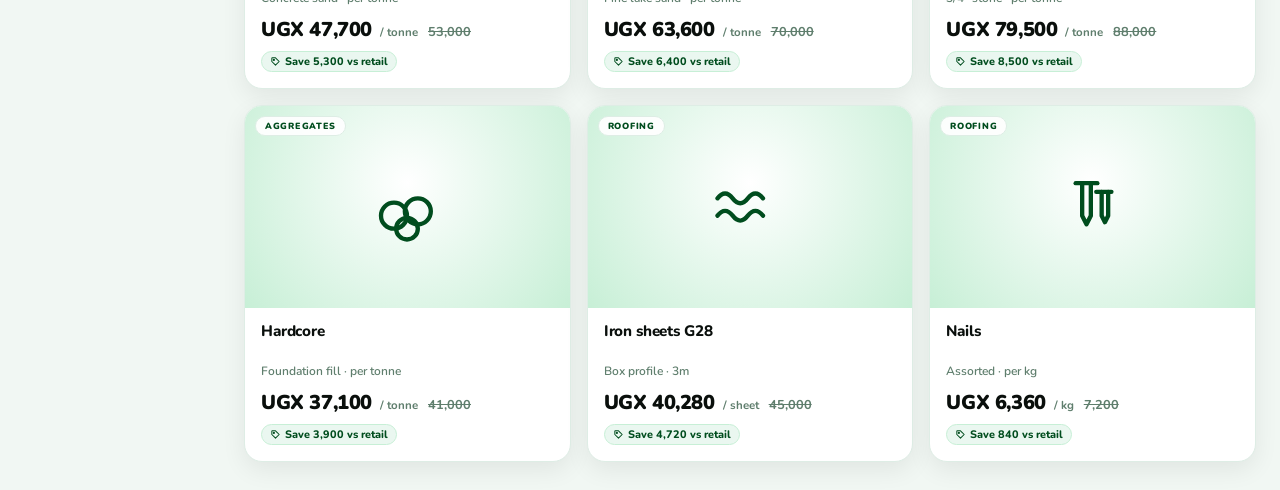
==== commit c1760959: "Eh" ====
--- a/index.html
+++ b/index.html
@@ -9,7 +9,7 @@
 <meta property="og:description" content="Engineer-verified construction materials, sourced, checked and delivered to site. Transparent pricing, pay on delivery.">
 <meta property="og:type" content="website">
 <link rel="manifest" href="manifest.json">
-<link rel="icon" href="data:image/svg+xml,%3Csvg xmlns='http://www.w3.org/2000/svg' viewBox='0 0 32 32'%3E%3Crect width='32' height='32' rx='8' fill='%23009c41'/%3E%3Cg fill='none' stroke='white' stroke-width='2.4' stroke-linecap='round'%3E%3Cpath d='M7 16h18'/%3E%3Cpath d='M16 7.5V16'/%3E%3Cpath d='M11.5 16v8.5'/%3E%3Cpath d='M20.5 16v8.5'/%3E%3C/g%3E%3C/svg%3E">
+<link rel="icon" href="data:image/svg+xml,%3Csvg xmlns='http://www.w3.org/2000/svg' viewBox='0 0 32 32'%3E%3Crect width='32' height='32' rx='8' fill='%23009c41'/%3E%3Cpath d='M16 6l8 14H8z' fill='none' stroke='white' stroke-width='2.4' stroke-linejoin='round'/%3E%3C/svg%3E">
 <meta name="theme-color" content="#009c41">
 <meta name="apple-mobile-web-app-capable" content="yes">
 <meta name="mobile-web-app-capable" content="yes">
@@ -26,7 +26,6 @@
   <!-- SIDEBAR -->
   <aside class="sidebar" id="sidebar">
     <div class="sb-logo">
-      <span class="logo-mark" aria-hidden="true"><svg viewBox="0 0 32 32"><defs><linearGradient id="lmg" x1="0" y1="0" x2="1" y2="1"><stop offset="0" stop-color="#009C41"/><stop offset="1" stop-color="#004D1E"/></linearGradient></defs><rect width="32" height="32" rx="9" fill="url(#lmg)"/><g fill="none" stroke="#fff" stroke-width="2.2" stroke-linecap="round"><path d="M7 16h18"/><path d="M16 7.5V16"/><path d="M11.5 16v8.5"/><path d="M20.5 16v8.5"/></g></svg></span>
       <span class="logo-name">briq</span>
     </div>
     <div class="sb-user">
--- a/styles.css
+++ b/styles.css
@@ -36,10 +36,8 @@
 
 /* ── SIDEBAR ── */
 .sidebar{width:var(--sidebar);background:var(--white);border-right:1.5px solid var(--border);display:flex;flex-direction:column;flex-shrink:0;position:sticky;top:0;height:100vh;overflow-y:auto}
-.sb-logo{height:var(--nav);padding:0 18px;border-bottom:1.5px solid var(--border);display:flex;align-items:center;gap:10px}
-.logo-mark{width:28px;height:28px;border-radius:9px;overflow:hidden;flex-shrink:0;line-height:0;box-shadow:0 3px 8px rgba(0,77,30,.22)}
-.logo-mark svg{width:28px;height:28px;display:block}
-.logo-name{font-family:"TAN Paradiso",var(--font);font-weight:400;font-size:1.55rem;color:var(--forest);letter-spacing:-.01em;line-height:1}
+.sb-logo{height:var(--nav);padding:0 18px;border-bottom:1.5px solid var(--border);display:flex;align-items:center;gap:8px}
+.logo-name{font-family:"TAN Paradiso",var(--font);font-weight:400;font-size:1.5rem;color:var(--forest);letter-spacing:-.01em;line-height:1}
 .logo-name em{font-style:normal;color:var(--green)}
 .sb-user{padding:12px 16px;border-bottom:1.5px solid var(--border);display:flex;align-items:center;gap:9px}
 .sb-avatar{width:32px;height:32px;border-radius:9px;background:var(--green);display:flex;align-items:center;justify-content:center;color:#fff;flex-shrink:0}
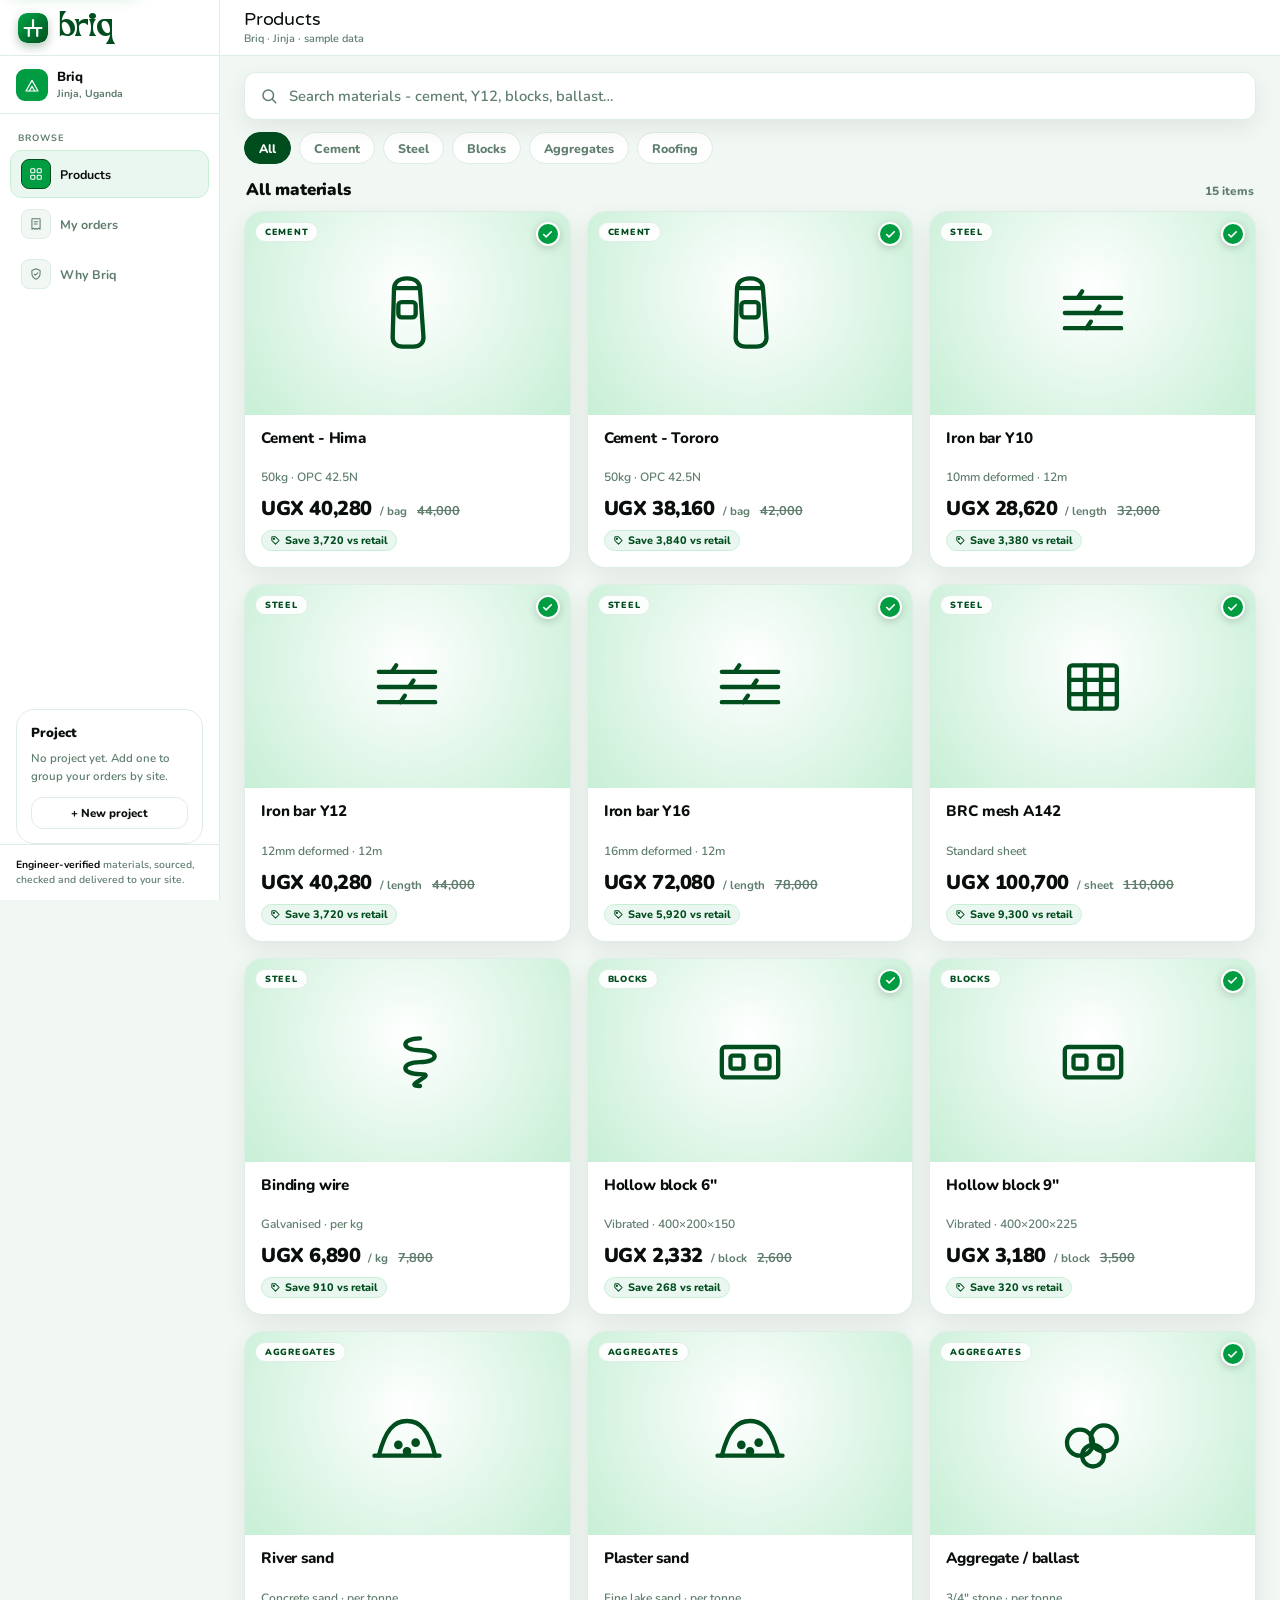
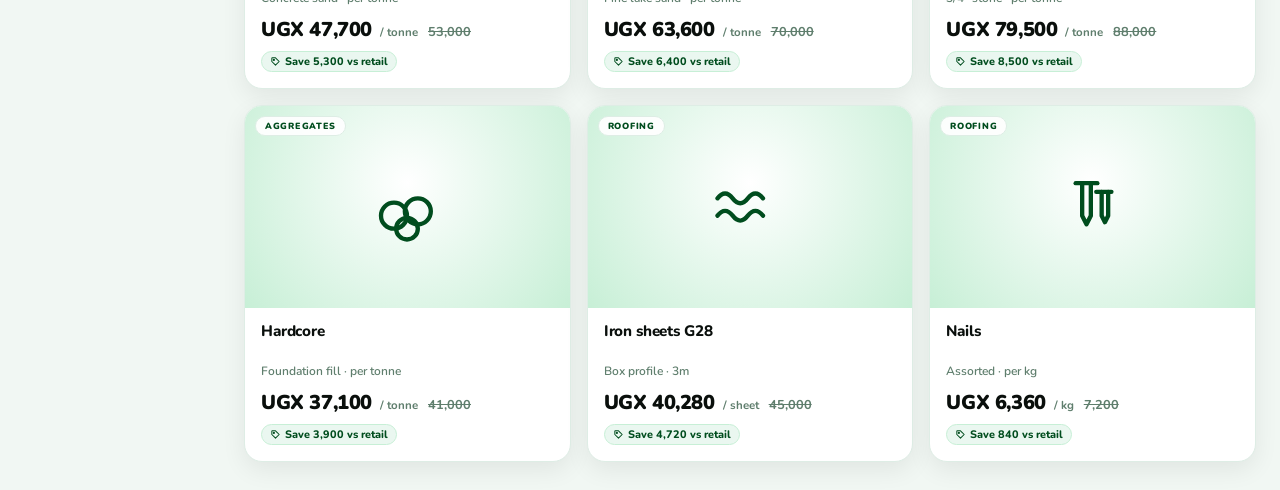
==== commit 75701138: "a" ====
--- a/index.html
+++ b/index.html
@@ -9,7 +9,7 @@
 <meta property="og:description" content="Engineer-verified construction materials, sourced, checked and delivered to site. Transparent pricing, pay on delivery.">
 <meta property="og:type" content="website">
 <link rel="manifest" href="manifest.json">
-<link rel="icon" href="data:image/svg+xml,%3Csvg xmlns='http://www.w3.org/2000/svg' viewBox='0 0 32 32'%3E%3Crect width='32' height='32' rx='8' fill='%23009c41'/%3E%3Cpath d='M16 6l8 14H8z' fill='none' stroke='white' stroke-width='2.4' stroke-linejoin='round'/%3E%3C/svg%3E">
+<link rel="icon" href="data:image/svg+xml,%3Csvg xmlns='http://www.w3.org/2000/svg' viewBox='0 0 32 32'%3E%3Crect width='32' height='32' rx='7' fill='%23009c41'/%3E%3Cg fill='none' stroke='white' stroke-width='1.7' stroke-linecap='round'%3E%3Cpath d='M6 7h20M6 13h20M6 19h20M6 25h20'/%3E%3Cpath d='M13 7v6M20 7v6'/%3E%3Cpath d='M9.5 13v6M16.5 13v6M23.5 13v6'/%3E%3Cpath d='M13 19v6M20 19v6'/%3E%3C/g%3E%3C/svg%3E">
 <meta name="theme-color" content="#009c41">
 <meta name="apple-mobile-web-app-capable" content="yes">
 <meta name="mobile-web-app-capable" content="yes">
@@ -26,6 +26,7 @@
   <!-- SIDEBAR -->
   <aside class="sidebar" id="sidebar">
     <div class="sb-logo">
+      <span class="logo-mark" aria-hidden="true"><svg viewBox="0 0 32 32"><defs><linearGradient id="lmg" x1="0" y1="0" x2="1" y2="1"><stop offset="0" stop-color="#00A846"/><stop offset="1" stop-color="#004D1E"/></linearGradient></defs><rect width="32" height="32" rx="9" fill="url(#lmg)"/><g fill="none" stroke="#fff" stroke-width="2.3" stroke-linecap="round"><path d="M7 16h18"/><path d="M16 7.5V16"/><path d="M11.5 16v8.5"/><path d="M20.5 16v8.5"/></g></svg></span>
       <span class="logo-name">briq</span>
     </div>
     <div class="sb-user">
--- a/styles.css
+++ b/styles.css
@@ -36,8 +36,10 @@
 
 /* ── SIDEBAR ── */
 .sidebar{width:var(--sidebar);background:var(--white);border-right:1.5px solid var(--border);display:flex;flex-direction:column;flex-shrink:0;position:sticky;top:0;height:100vh;overflow-y:auto}
-.sb-logo{height:var(--nav);padding:0 18px;border-bottom:1.5px solid var(--border);display:flex;align-items:center;gap:8px}
-.logo-name{font-family:"TAN Paradiso",var(--font);font-weight:400;font-size:1.5rem;color:var(--forest);letter-spacing:-.01em;line-height:1}
+.sb-logo{height:var(--nav);padding:0 18px;border-bottom:1.5px solid var(--border);display:flex;align-items:center;gap:10px}
+.logo-mark{width:30px;height:30px;border-radius:9px;overflow:hidden;flex-shrink:0;line-height:0;box-shadow:0 4px 10px rgba(0,77,30,.30)}
+.logo-mark svg{width:30px;height:30px;display:block}
+.logo-name{font-family:"Papyrus","TAN Paradiso",var(--font);font-weight:700;font-size:1.5rem;color:var(--forest);letter-spacing:.01em;line-height:1}
 .logo-name em{font-style:normal;color:var(--green)}
 .sb-user{padding:12px 16px;border-bottom:1.5px solid var(--border);display:flex;align-items:center;gap:9px}
 .sb-avatar{width:32px;height:32px;border-radius:9px;background:var(--green);display:flex;align-items:center;justify-content:center;color:#fff;flex-shrink:0}
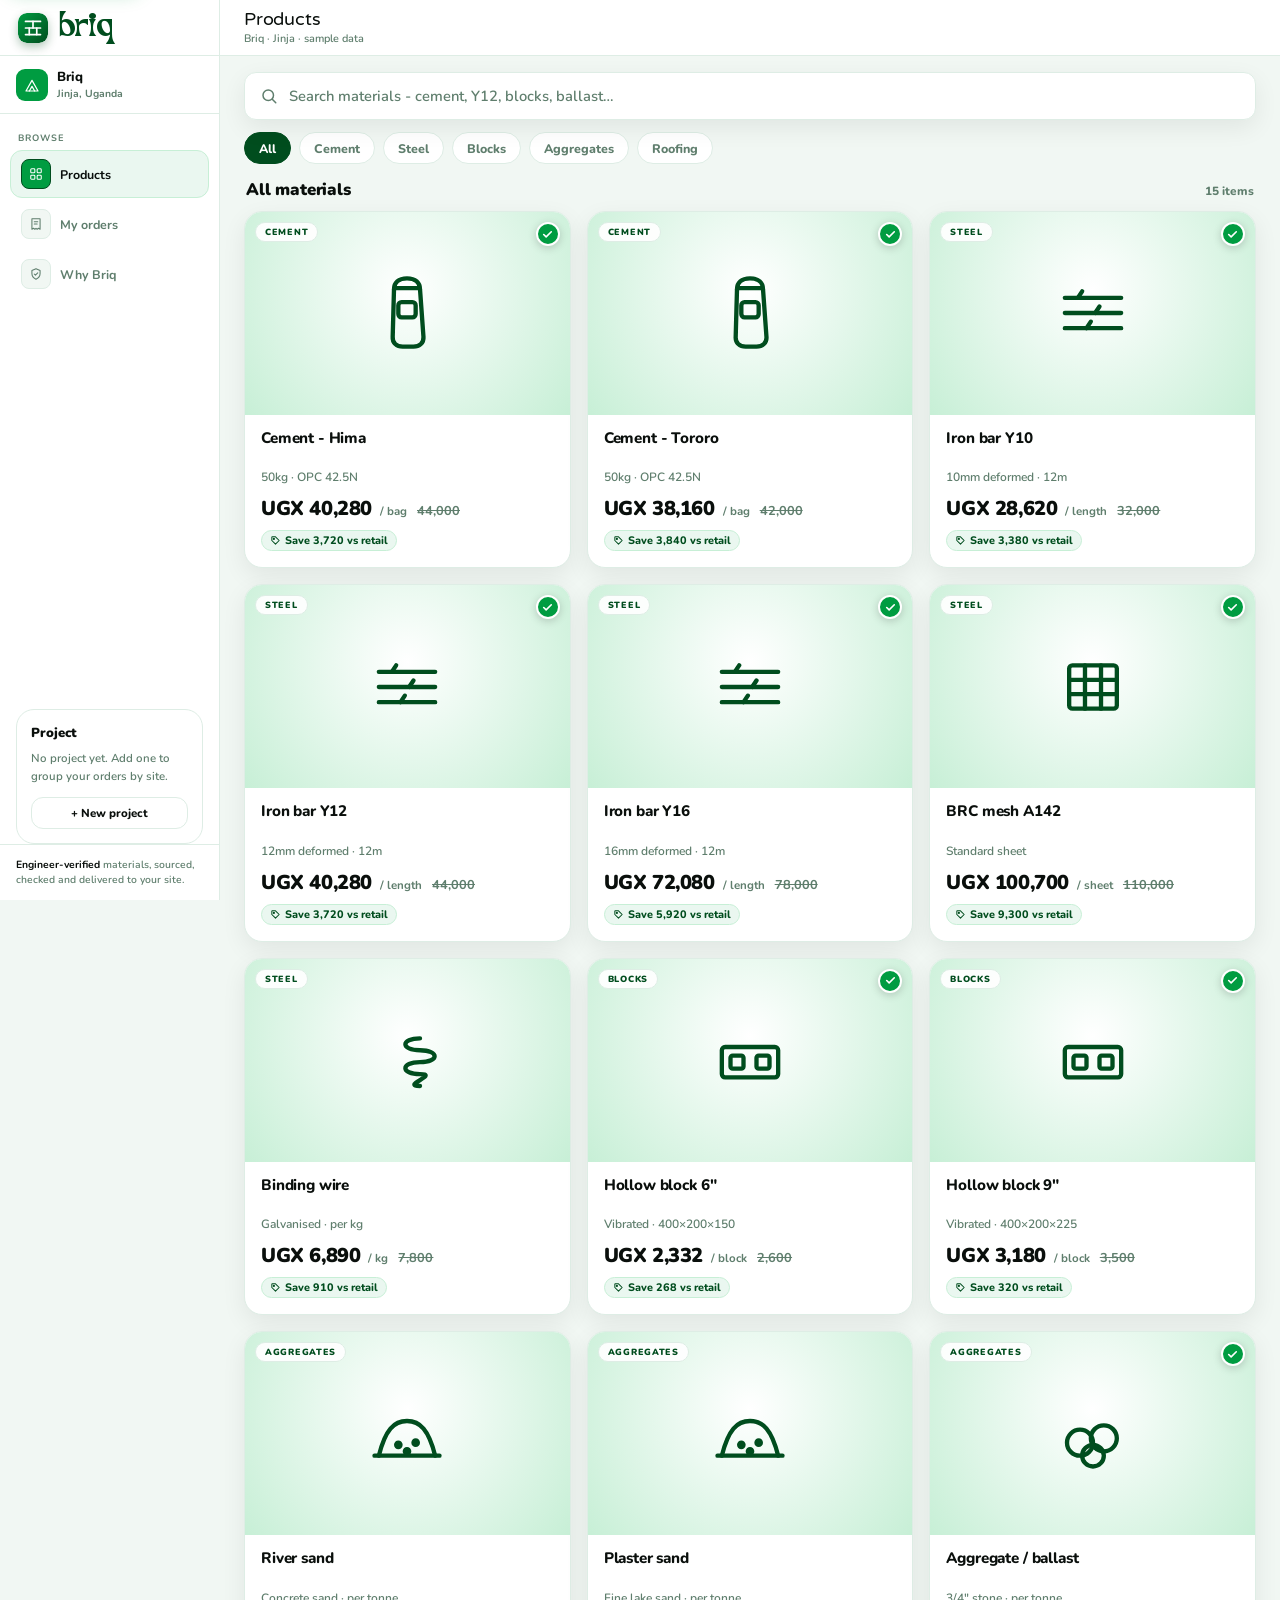
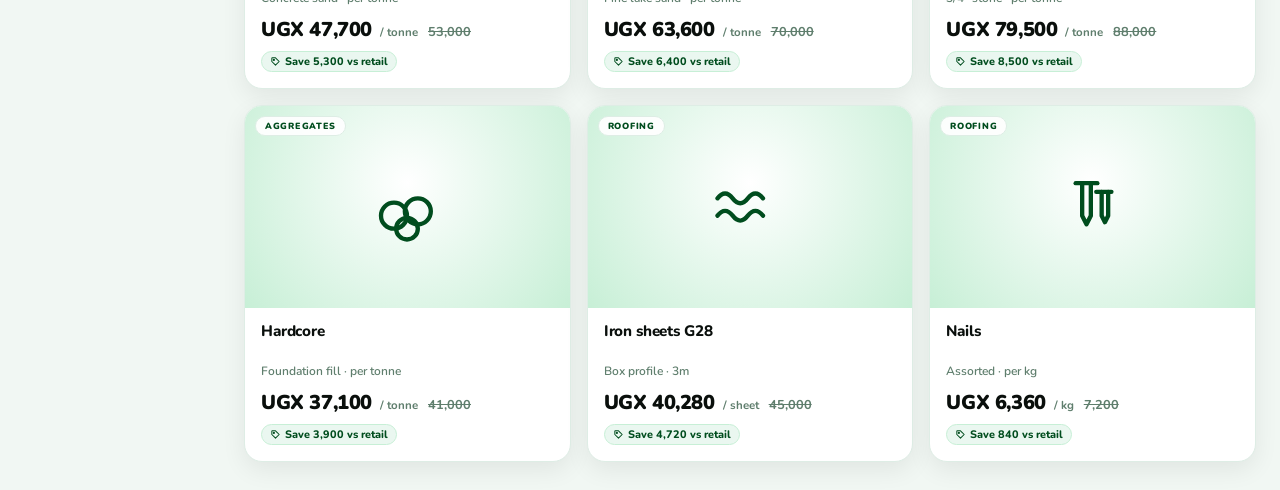
==== commit 8fa8ddc2: "Update index.html" ====
--- a/index.html
+++ b/index.html
@@ -9,7 +9,7 @@
 <meta property="og:description" content="Engineer-verified construction materials, sourced, checked and delivered to site. Transparent pricing, pay on delivery.">
 <meta property="og:type" content="website">
 <link rel="manifest" href="manifest.json">
-<link rel="icon" href="data:image/svg+xml,%3Csvg xmlns='http://www.w3.org/2000/svg' viewBox='0 0 32 32'%3E%3Crect width='32' height='32' rx='7' fill='%23009c41'/%3E%3Cg fill='none' stroke='white' stroke-width='1.7' stroke-linecap='round'%3E%3Cpath d='M6 7h20M6 13h20M6 19h20M6 25h20'/%3E%3Cpath d='M13 7v6M20 7v6'/%3E%3Cpath d='M9.5 13v6M16.5 13v6M23.5 13v6'/%3E%3Cpath d='M13 19v6M20 19v6'/%3E%3C/g%3E%3C/svg%3E">
+<link rel="icon" href="data:image/svg+xml,%3Csvg xmlns='http://www.w3.org/2000/svg' viewBox='0 0 32 32'%3E%3Crect width='32' height='32' rx='8' fill='%23009c41'/%3E%3Cg fill='none' stroke='white' stroke-width='2' stroke-linecap='round'%3E%3Cpath d='M8 9h16M8 16h16M8 23h16'/%3E%3Cpath d='M16 9v7'/%3E%3Cpath d='M12 16v7M20 16v7'/%3E%3C/g%3E%3C/svg%3E">
 <meta name="theme-color" content="#009c41">
 <meta name="apple-mobile-web-app-capable" content="yes">
 <meta name="mobile-web-app-capable" content="yes">
@@ -26,7 +26,7 @@
   <!-- SIDEBAR -->
   <aside class="sidebar" id="sidebar">
     <div class="sb-logo">
-      <span class="logo-mark" aria-hidden="true"><svg viewBox="0 0 32 32"><defs><linearGradient id="lmg" x1="0" y1="0" x2="1" y2="1"><stop offset="0" stop-color="#00A846"/><stop offset="1" stop-color="#004D1E"/></linearGradient></defs><rect width="32" height="32" rx="9" fill="url(#lmg)"/><g fill="none" stroke="#fff" stroke-width="2.3" stroke-linecap="round"><path d="M7 16h18"/><path d="M16 7.5V16"/><path d="M11.5 16v8.5"/><path d="M20.5 16v8.5"/></g></svg></span>
+      <span class="logo-mark" aria-hidden="true"><svg viewBox="0 0 32 32"><defs><linearGradient id="lmg" x1="0" y1="0" x2="1" y2="1"><stop offset="0" stop-color="#009C41"/><stop offset="1" stop-color="#004D1E"/></linearGradient></defs><rect width="32" height="32" rx="9" fill="url(#lmg)"/><g fill="none" stroke="#fff" stroke-width="1.8" stroke-linecap="round" stroke-linejoin="round"><path d="M8 9h16M8 16h16M8 23h16"/><path d="M16 9v7"/><path d="M12 16v7M20 16v7"/></g></svg></span>
       <span class="logo-name">briq</span>
     </div>
     <div class="sb-user">
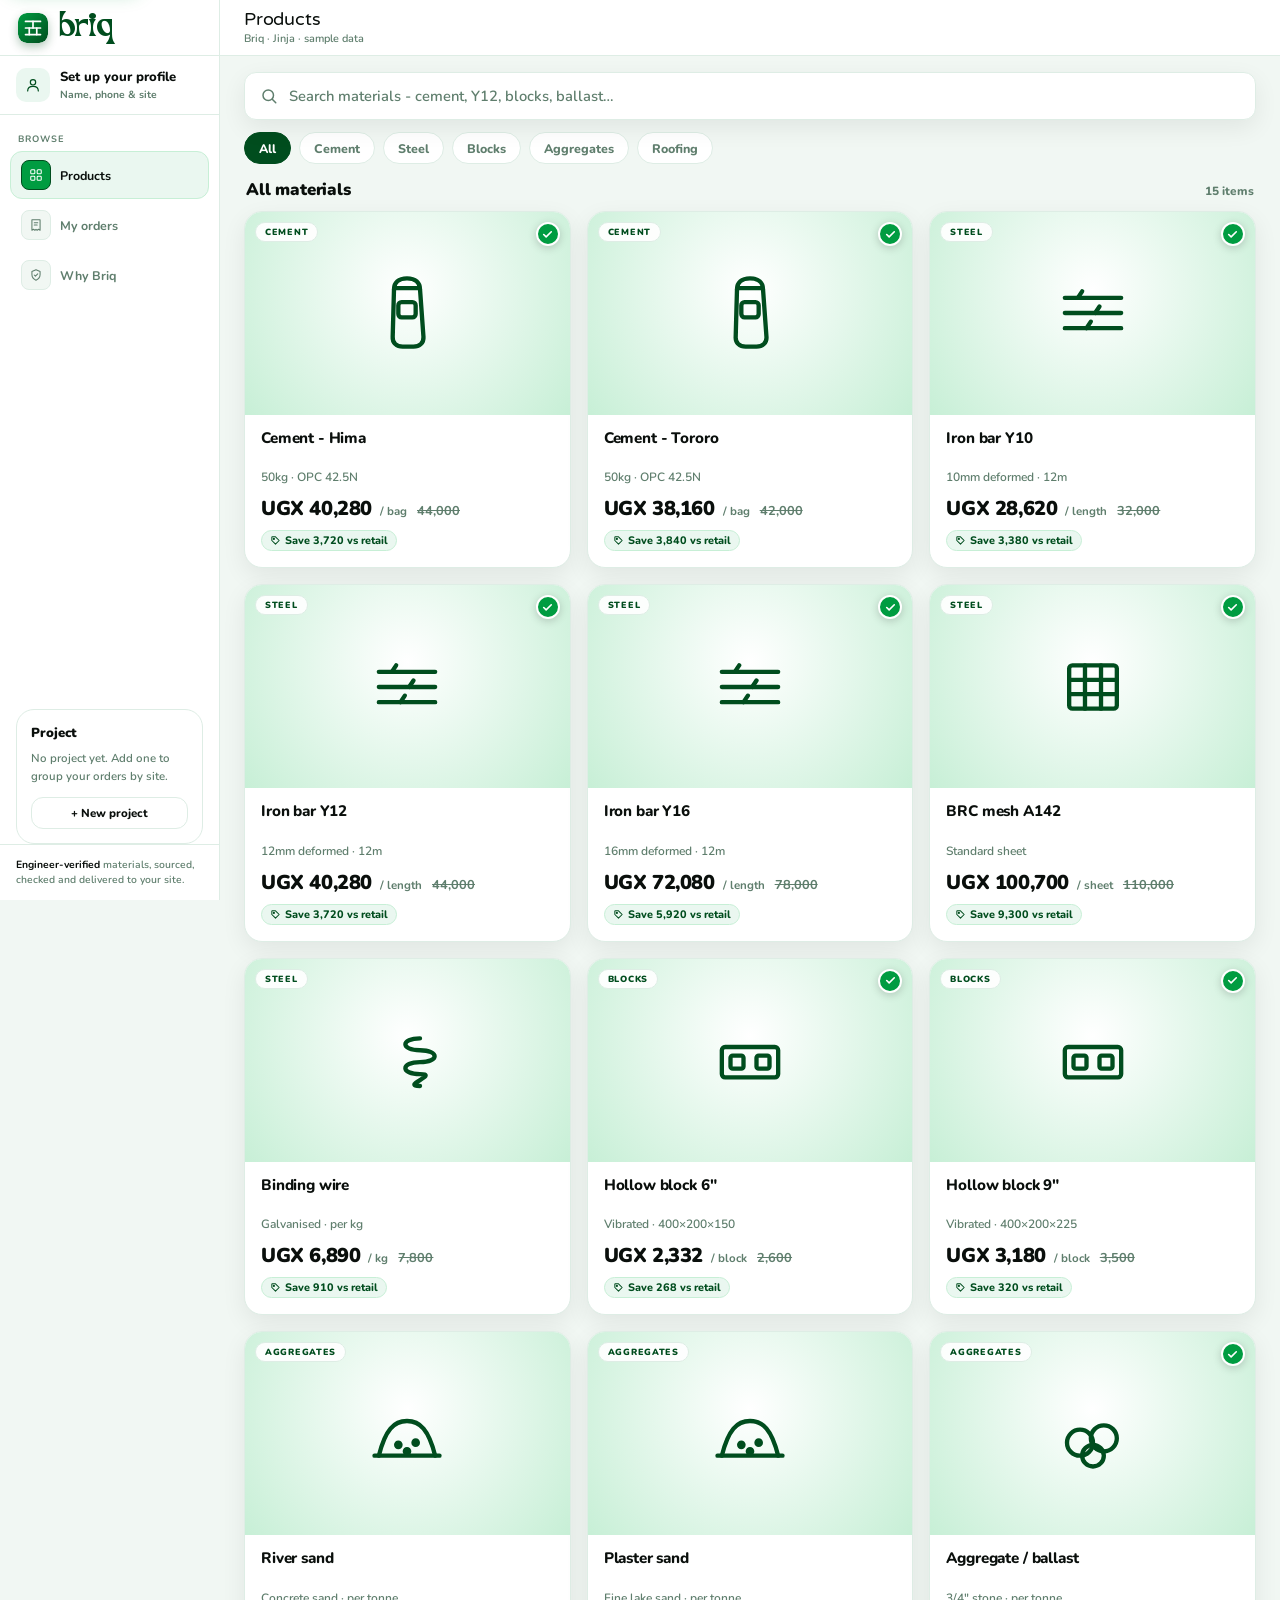
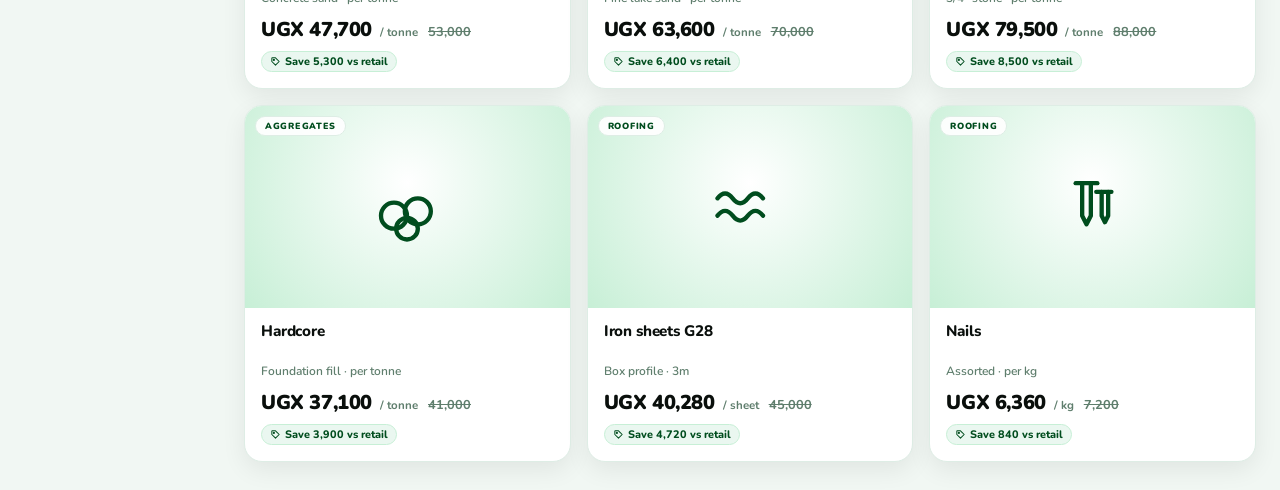
==== commit 537c0ec4: "Ah" ====
--- a/index.html
+++ b/index.html
@@ -29,10 +29,7 @@
       <span class="logo-mark" aria-hidden="true"><svg viewBox="0 0 32 32"><defs><linearGradient id="lmg" x1="0" y1="0" x2="1" y2="1"><stop offset="0" stop-color="#009C41"/><stop offset="1" stop-color="#004D1E"/></linearGradient></defs><rect width="32" height="32" rx="9" fill="url(#lmg)"/><g fill="none" stroke="#fff" stroke-width="1.8" stroke-linecap="round" stroke-linejoin="round"><path d="M8 9h16M8 16h16M8 23h16"/><path d="M16 9v7"/><path d="M12 16v7M20 16v7"/></g></svg></span>
       <span class="logo-name">briq</span>
     </div>
-    <div class="sb-user">
-      <div class="sb-avatar"><svg viewBox="0 0 24 24"><path d="M3 21l9-16 9 16z"/><path d="M8 21l4-7 4 7"/></svg></div>
-      <div><div class="sb-user-name">Briq</div><div class="sb-user-role">Jinja, Uganda</div></div>
-    </div>
+    <button class="sb-user" id="sbUser" onclick="openProfile()" aria-label="Your profile"></button>
     <nav class="sb-nav" id="sbNav"></nav>
     <div class="sidebar-panel" id="projPanel"></div>
     <div class="sb-bottom"><div class="sb-bottom-text"><strong>Engineer-verified</strong> materials, sourced, checked and delivered to your site.</div></div>
@@ -64,6 +61,9 @@
 <!-- REVIEW MODAL -->
 <div class="modal-bg" id="reviewModal" onclick="if(event.target===this)closeReview()"><div class="modal-card" id="reviewCard" role="dialog" aria-modal="true" aria-labelledby="reviewTitle"></div></div>
 
+<!-- PROFILE MODAL -->
+<div class="modal-bg" id="profileModal" onclick="if(event.target===this)closeProfile()"><div class="modal-card" id="profileCard" role="dialog" aria-modal="true" aria-labelledby="profileTitle"></div></div>
+
 <div class="toast" id="toast" role="status" aria-live="polite"></div>
 
 <noscript><div style="max-width:520px;margin:64px auto;padding:0 24px;font-family:Nunito,sans-serif;text-align:center;color:#1a2e22"><h1 style="color:#009c41">Briq</h1><p>Briq needs JavaScript to order materials. Please enable it, or call us to place your order.</p></div></noscript>
--- a/styles.css
+++ b/styles.css
@@ -41,11 +41,15 @@
 .logo-mark svg{width:30px;height:30px;display:block}
 .logo-name{font-family:"Papyrus","TAN Paradiso",var(--font);font-weight:700;font-size:1.5rem;color:var(--forest);letter-spacing:.01em;line-height:1}
 .logo-name em{font-style:normal;color:var(--green)}
-.sb-user{padding:12px 16px;border-bottom:1.5px solid var(--border);display:flex;align-items:center;gap:9px}
-.sb-avatar{width:32px;height:32px;border-radius:9px;background:var(--green);display:flex;align-items:center;justify-content:center;color:#fff;flex-shrink:0}
+.sb-user{width:100%;padding:12px 16px;border:none;border-bottom:1.5px solid var(--border);display:flex;align-items:center;gap:10px;background:none;font-family:var(--font2);text-align:left;cursor:pointer;transition:background .15s}
+.sb-user:hover{background:var(--green-pale)}
+.sb-avatar{width:34px;height:34px;border-radius:10px;background:var(--green);display:flex;align-items:center;justify-content:center;color:#fff;flex-shrink:0;font-family:var(--font2);font-weight:900;font-size:.78rem;letter-spacing:.02em}
 .sb-avatar svg{width:16px;height:16px;stroke:#fff;fill:none;stroke-width:1.8;stroke-linecap:round;stroke-linejoin:round}
-.sb-user-name{font-size:.82rem;font-weight:800;color:var(--text)}
-.sb-user-role{font-size:.65rem;font-weight:700;color:var(--muted)}
+.sb-avatar-empty{background:var(--green-pale);color:var(--green-dark)}
+.sb-avatar-empty svg{stroke:var(--green-dark)}
+.sb-user-txt{min-width:0}
+.sb-user-name{display:block;font-size:.82rem;font-weight:800;color:var(--text);white-space:nowrap;overflow:hidden;text-overflow:ellipsis}
+.sb-user-role{display:block;font-size:.65rem;font-weight:700;color:var(--muted);white-space:nowrap;overflow:hidden;text-overflow:ellipsis;margin-top:1px}
 .sb-nav{padding:10px;flex:1;display:flex;flex-direction:column;gap:2px}
 .nav-section{font-size:.58rem;font-weight:700;letter-spacing:.1em;text-transform:uppercase;color:var(--muted);padding:8px 8px 4px}
 .nav-item{display:flex;align-items:center;gap:9px;padding:8px 10px;border-radius:var(--radius-sm);cursor:pointer;transition:all .15s;border:1.5px solid transparent;background:none;width:100%;text-align:left}
@@ -318,6 +322,12 @@
 .slot{border:1.5px solid var(--border);background:var(--white);border-radius:var(--radius-sm);padding:11px;font-family:var(--font2);font-size:.78rem;font-weight:700;color:var(--text);text-align:center}
 .slot.on{border-color:var(--green);background:var(--green-pale);color:var(--green-dark)}
 
+/* profile form */
+.pfield{margin-bottom:13px}
+.pf-input{width:100%;height:44px;background:var(--bg);border:1.5px solid var(--border);border-radius:var(--radius-sm);font-family:var(--font2);font-size:.88rem;font-weight:600;color:var(--text);padding:0 13px;outline:none;margin-top:5px;transition:border-color .15s,box-shadow .15s;-webkit-appearance:none;appearance:none}
+.pf-input:focus{border-color:var(--green);box-shadow:0 0 0 3px rgba(0,156,65,.1)}
+select.pf-input{background-image:url("data:image/svg+xml,%3Csvg xmlns='http://www.w3.org/2000/svg' viewBox='0 0 16 16'%3E%3Cpath d='M4 6l4 4 4-4' stroke='%235F7E6D' stroke-width='1.8' fill='none' stroke-linecap='round' stroke-linejoin='round'/%3E%3C/svg%3E");background-repeat:no-repeat;background-position:right 12px center;background-size:14px;padding-right:34px}
+
 /* ── STICKY CART (mobile) ── */
 .cart-bar{display:none;position:fixed;left:0;right:0;bottom:calc(var(--nav) + env(safe-area-inset-bottom));z-index:60;padding:0 12px 8px}
 .cart-bar .in{width:100%;border:none;text-align:left;font-family:var(--font2);background:var(--green-dark);color:#fff;border-radius:var(--radius);padding:12px 16px;display:flex;align-items:center;justify-content:space-between;box-shadow:0 8px 26px rgba(0,156,65,.4);animation:cartIn .26s var(--ease)}
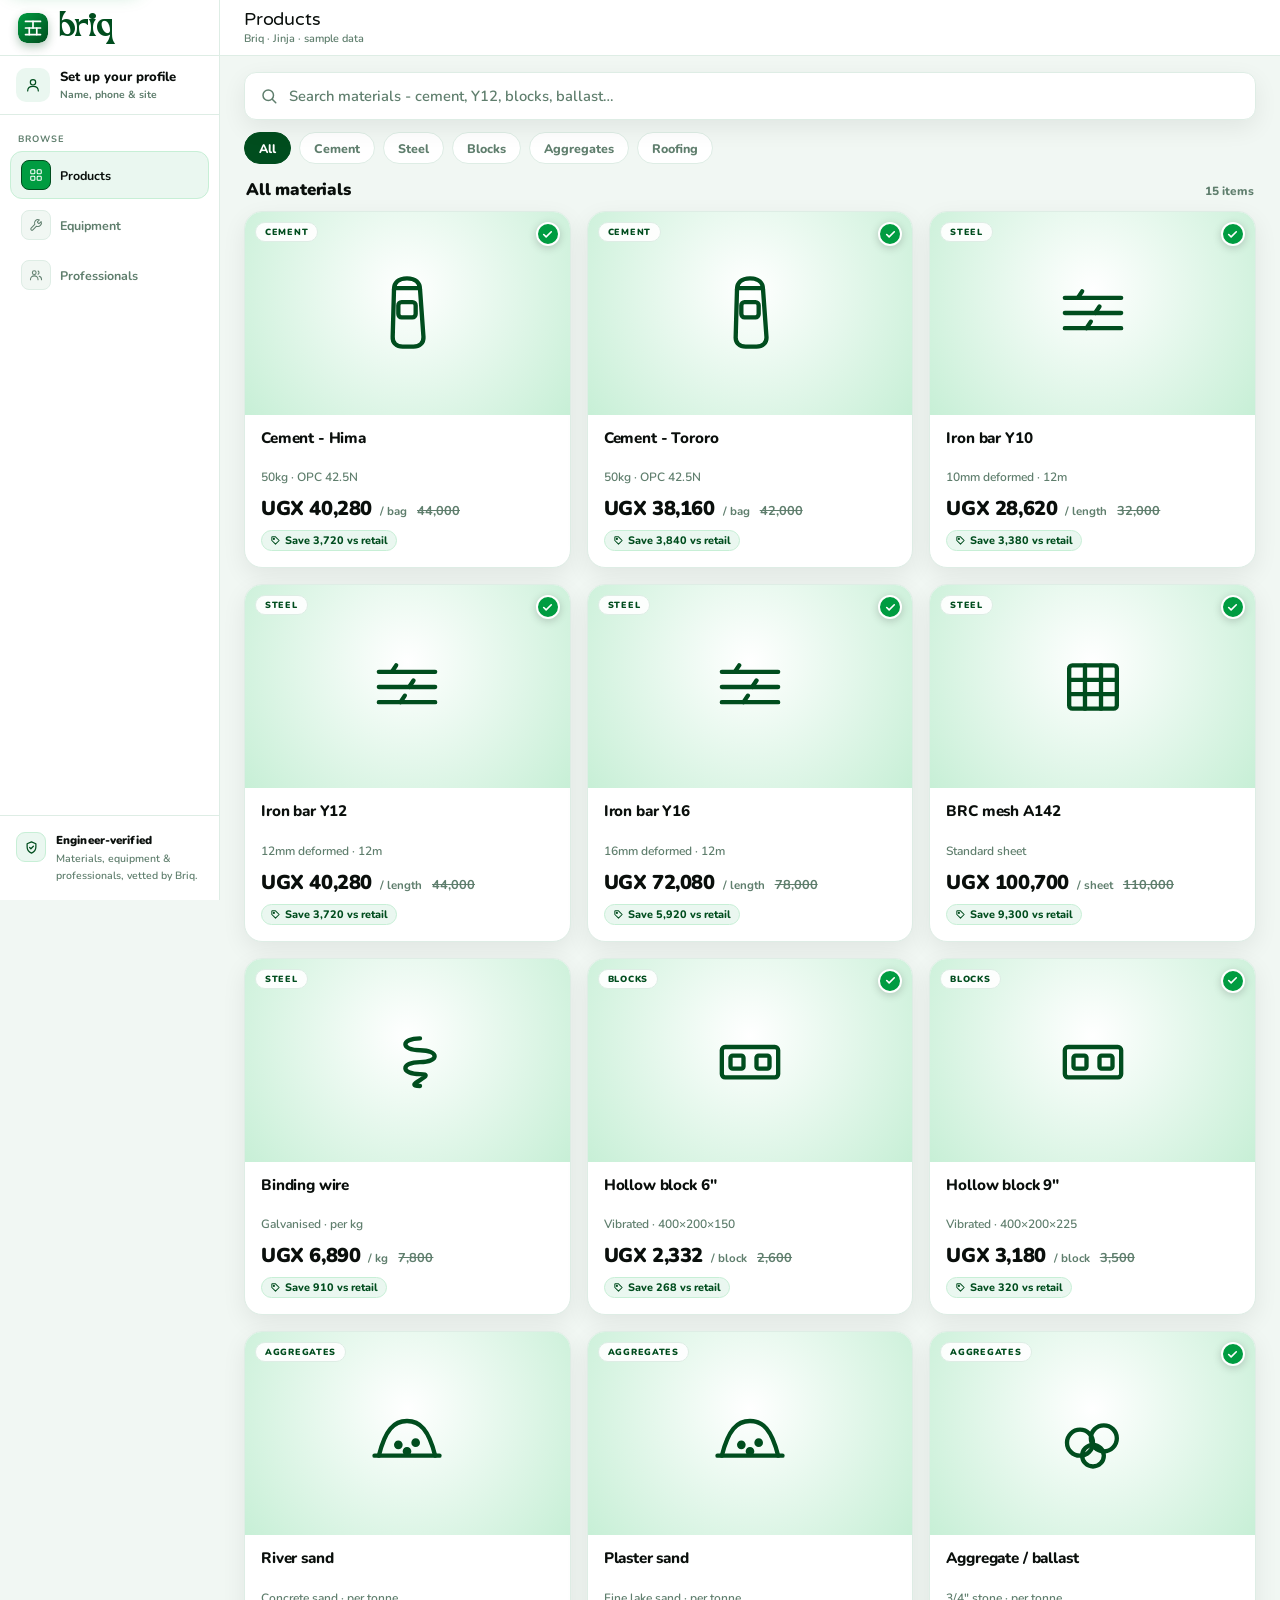
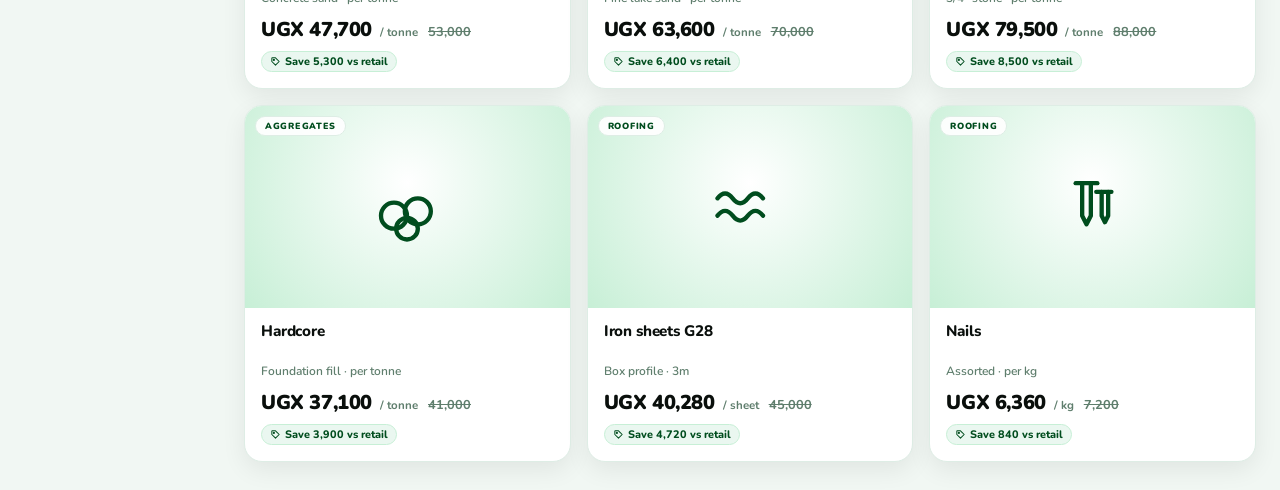
==== commit 6f1ba79b: "b" ====
--- a/index.html
+++ b/index.html
@@ -31,8 +31,10 @@
     </div>
     <button class="sb-user" id="sbUser" onclick="openProfile()" aria-label="Your profile"></button>
     <nav class="sb-nav" id="sbNav"></nav>
-    <div class="sidebar-panel" id="projPanel"></div>
-    <div class="sb-bottom"><div class="sb-bottom-text"><strong>Engineer-verified</strong> materials, sourced, checked and delivered to your site.</div></div>
+    <div class="sb-bottom">
+      <span class="sb-verify-ic"><svg viewBox="0 0 24 24" fill="none" stroke="currentColor" stroke-width="2" stroke-linecap="round" stroke-linejoin="round" aria-hidden="true"><path d="M12 3l7 3v5c0 4.5-3 8-7 10-4-2-7-5.5-7-10V6z"/><path d="M9 12l2 2 4-4"/></svg></span>
+      <div><div class="sb-verify-h">Engineer-verified</div><div class="sb-verify-p">Materials, equipment &amp; professionals, vetted by Briq.</div></div>
+    </div>
   </aside>
   <div class="sidebar-overlay" id="overlay" onclick="closeSidebar()"></div>
 
@@ -64,6 +66,9 @@
 <!-- PROFILE MODAL -->
 <div class="modal-bg" id="profileModal" onclick="if(event.target===this)closeProfile()"><div class="modal-card" id="profileCard" role="dialog" aria-modal="true" aria-labelledby="profileTitle"></div></div>
 
+<!-- PROFESSIONAL REQUEST MODAL -->
+<div class="modal-bg" id="proReqModal" onclick="if(event.target===this)closeProReq()"><div class="modal-card" id="proReqCard" role="dialog" aria-modal="true" aria-labelledby="proReqTitle"></div></div>
+
 <div class="toast" id="toast" role="status" aria-live="polite"></div>
 
 <noscript><div style="max-width:520px;margin:64px auto;padding:0 24px;font-family:Nunito,sans-serif;text-align:center;color:#1a2e22"><h1 style="color:#009c41">Briq</h1><p>Briq needs JavaScript to order materials. Please enable it, or call us to place your order.</p></div></noscript>
--- a/styles.css
+++ b/styles.css
@@ -65,9 +65,11 @@
 .sidebar-panel{background:var(--white);border:1.5px solid var(--border);border-radius:var(--radius);padding:14px;margin:12px 16px 0}
 .sidebar-panel .panel-title{font-size:.82rem;font-weight:900;color:var(--text);margin-bottom:8px}
 .sidebar-panel .panel-note{font-size:.72rem;font-weight:600;color:var(--muted);line-height:1.5;margin-bottom:12px}
-.sb-bottom{padding:12px 16px;border-top:1.5px solid var(--border);margin-top:auto}
-.sb-bottom-text{font-size:.65rem;font-weight:600;color:var(--muted);line-height:1.5}
-.sb-bottom-text strong{color:var(--text)}
+.sb-bottom{display:flex;gap:10px;align-items:flex-start;padding:16px;border-top:1.5px solid var(--border);margin-top:auto}
+.sb-verify-ic{width:30px;height:30px;border-radius:9px;background:var(--green-pale);border:1.5px solid var(--green-mid);display:grid;place-items:center;flex-shrink:0}
+.sb-verify-ic svg{width:15px;height:15px;stroke:var(--forest)}
+.sb-verify-h{font-size:.72rem;font-weight:900;color:var(--text);letter-spacing:.01em}
+.sb-verify-p{font-size:.66rem;font-weight:600;color:var(--muted);line-height:1.55;margin-top:3px}
 
 /* ── MAIN ── */
 .main-area{flex:1;min-width:0;display:flex;flex-direction:column}
@@ -263,6 +265,41 @@
 .detail-note svg{width:15px;height:15px;stroke:var(--forest);fill:none;stroke-width:1.9;stroke-linecap:round;stroke-linejoin:round;flex:none}
 @media (max-width:760px){.detail{grid-template-columns:1fr;gap:18px}.detail-media{position:static}.detail-name{font-size:1.5rem}.detail-price-row b{font-size:1.7rem}}
 
+/* equipment line-art matches the materials art weight despite a tighter viewBox */
+.art-svg.eq-art{stroke-width:1.1}
+
+/* ── EQUIPMENT RENTAL BLOCK (detail) ── */
+.rental{background:var(--bg);border:1.5px solid var(--border);border-radius:var(--radius-sm);padding:14px 16px;margin:18px 0 14px}
+.rental-row{margin-bottom:12px}
+.rental-row:last-child{margin-bottom:0}
+.rental-row .form-label{display:block;margin-bottom:6px}
+.rental-step{width:auto;max-width:148px}
+.rental-total{display:flex;align-items:center;justify-content:space-between;gap:12px;border-top:1.5px solid var(--border);margin-top:14px;padding-top:14px}
+.rental-total>span:first-child{font-size:.82rem;font-weight:800;color:var(--text)}
+.rt-val{text-align:right;font-variant-numeric:tabular-nums}
+.rt-val b{display:block;font-family:var(--font);font-size:1.5rem;color:var(--text);letter-spacing:-.02em;line-height:1.05}
+.rt-sub{font-size:.68rem;font-weight:700;color:var(--muted)}
+.detail-fineprint{font-size:.72rem;font-weight:600;color:var(--muted);text-align:center;margin-top:10px}
+
+/* ── PROFESSIONALS (people) ── */
+.pro-group+.pro-group{margin-top:28px}
+.procard .pcard-img{aspect-ratio:4/5}
+.procard .pcard-art .art-svg{width:36%}
+.detail-photo.portrait{aspect-ratio:4/5}
+.pro-bio{font-size:.86rem;font-weight:600;color:var(--muted);line-height:1.6;margin-top:14px}
+.creds{margin:18px 0;border:1.5px solid var(--border);border-radius:var(--radius-sm);overflow:hidden}
+.cred{display:flex;justify-content:space-between;gap:12px;padding:11px 14px;border-bottom:1px solid var(--border);font-size:.82rem}
+.cred:last-child{border-bottom:none}
+.cred>span:first-child{color:var(--muted);font-weight:700}
+.cred>span:last-child{color:var(--text);font-weight:800;text-align:right}
+.portfolio{display:grid;grid-template-columns:repeat(3,1fr);gap:10px}
+.folio{position:relative;aspect-ratio:4/3;border-radius:var(--radius-sm);overflow:hidden;border:1.5px solid var(--border);background:radial-gradient(circle at 50% 40%,var(--white),var(--mint));display:grid;place-items:center}
+.folio img{position:absolute;inset:0;width:100%;height:100%;object-fit:cover}
+.folio-ph svg{width:22px;height:22px;stroke:var(--forest);fill:none;stroke-width:1.6;stroke-linecap:round;stroke-linejoin:round}
+.req-intro{font-size:.82rem;font-weight:600;color:var(--muted);line-height:1.55;margin-bottom:14px}
+.req-fine{font-size:.7rem;font-weight:600;color:var(--muted);line-height:1.55;margin-top:12px;text-align:center}
+@media (max-width:560px){.portfolio{grid-template-columns:repeat(2,1fr)}}
+
 /* ── ORDER CARD / TRACKER ── */
 .ord-head{display:flex;align-items:center;justify-content:space-between;gap:8px}
 .ord-id{font-size:.9rem;font-weight:900;color:var(--text)}
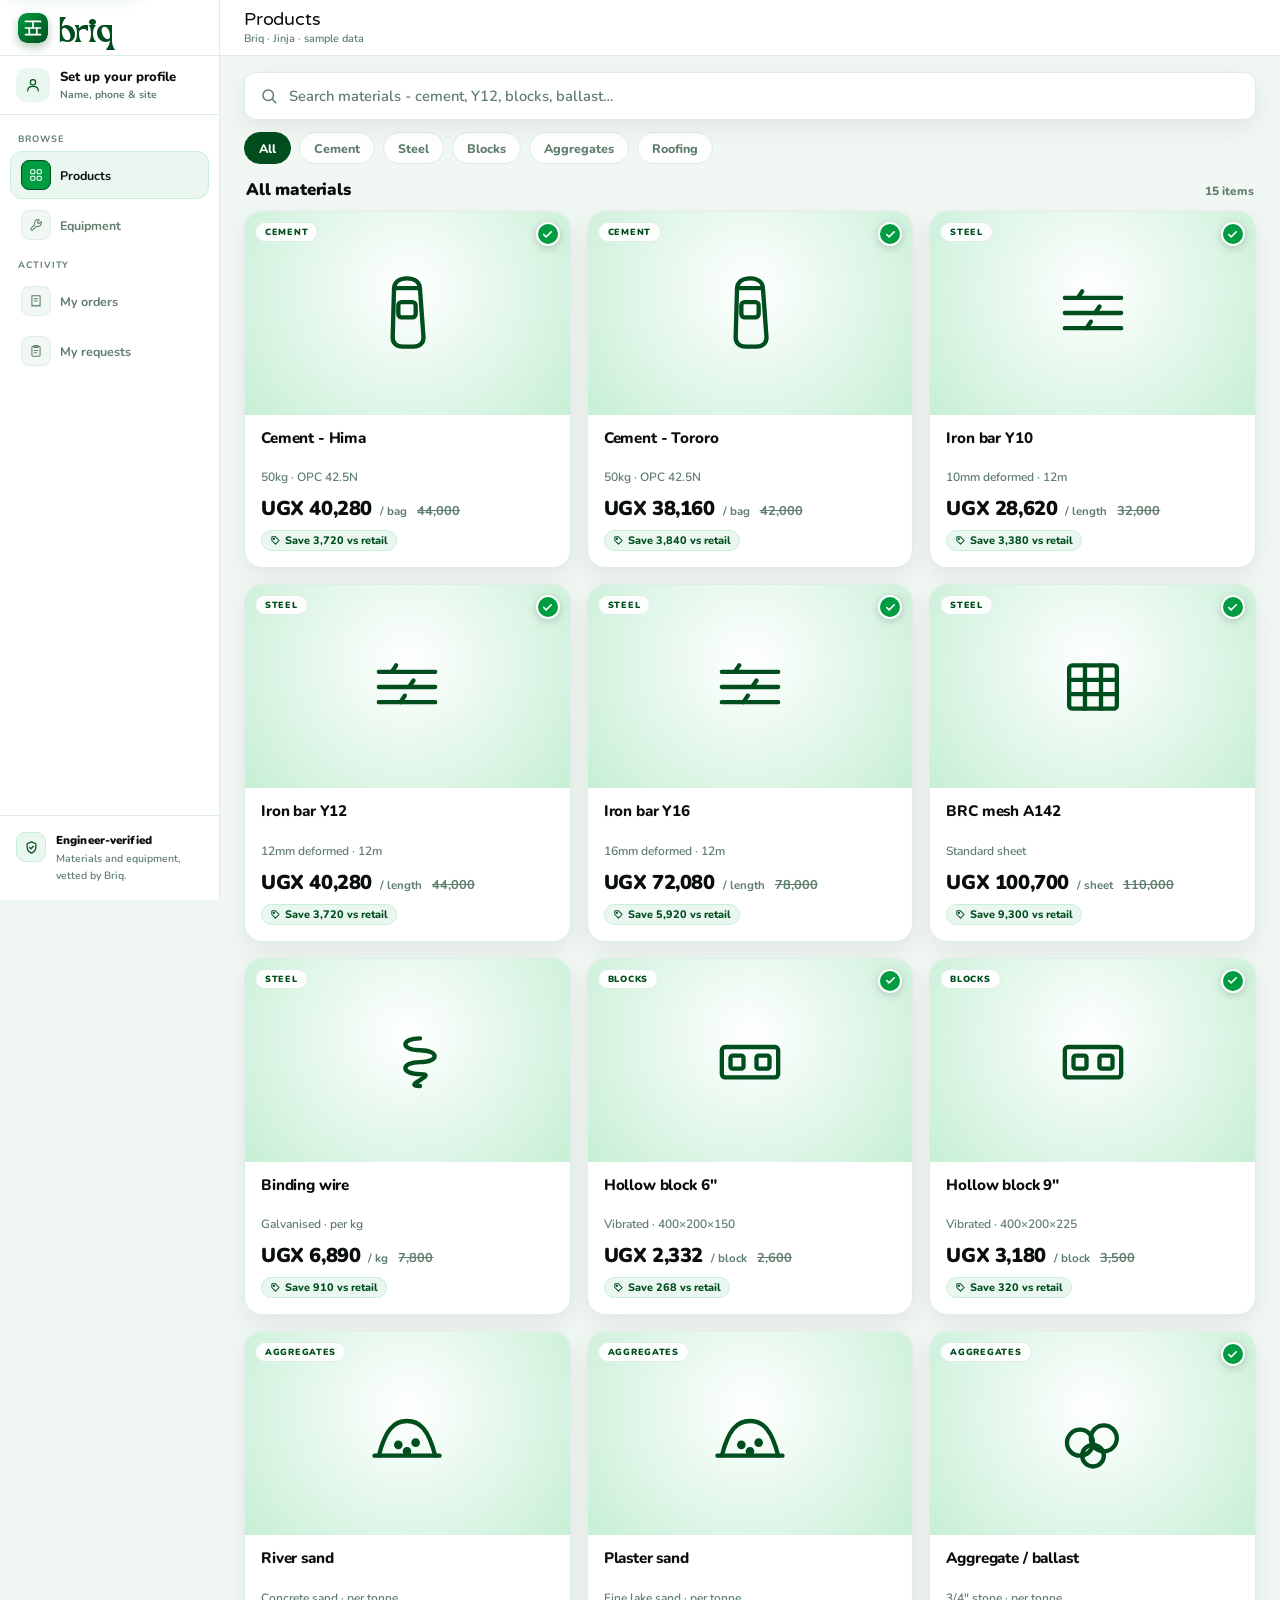
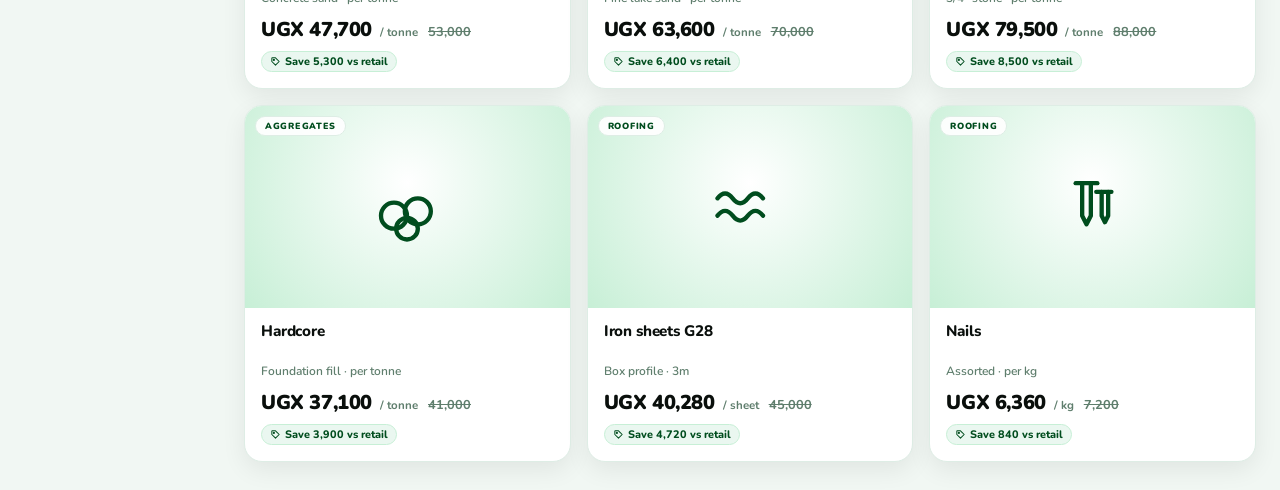
==== commit 34972a08: "ah" ====
--- a/index.html
+++ b/index.html
@@ -33,7 +33,7 @@
     <nav class="sb-nav" id="sbNav"></nav>
     <div class="sb-bottom">
       <span class="sb-verify-ic"><svg viewBox="0 0 24 24" fill="none" stroke="currentColor" stroke-width="2" stroke-linecap="round" stroke-linejoin="round" aria-hidden="true"><path d="M12 3l7 3v5c0 4.5-3 8-7 10-4-2-7-5.5-7-10V6z"/><path d="M9 12l2 2 4-4"/></svg></span>
-      <div><div class="sb-verify-h">Engineer-verified</div><div class="sb-verify-p">Materials, equipment &amp; professionals, vetted by Briq.</div></div>
+      <div><div class="sb-verify-h">Engineer-verified</div><div class="sb-verify-p">Materials and equipment, vetted by Briq.</div></div>
     </div>
   </aside>
   <div class="sidebar-overlay" id="overlay" onclick="closeSidebar()"></div>
@@ -66,9 +66,6 @@
 <!-- PROFILE MODAL -->
 <div class="modal-bg" id="profileModal" onclick="if(event.target===this)closeProfile()"><div class="modal-card" id="profileCard" role="dialog" aria-modal="true" aria-labelledby="profileTitle"></div></div>
 
-<!-- PROFESSIONAL REQUEST MODAL -->
-<div class="modal-bg" id="proReqModal" onclick="if(event.target===this)closeProReq()"><div class="modal-card" id="proReqCard" role="dialog" aria-modal="true" aria-labelledby="proReqTitle"></div></div>
-
 <div class="toast" id="toast" role="status" aria-live="polite"></div>
 
 <noscript><div style="max-width:520px;margin:64px auto;padding:0 24px;font-family:Nunito,sans-serif;text-align:center;color:#1a2e22"><h1 style="color:#009c41">Briq</h1><p>Briq needs JavaScript to order materials. Please enable it, or call us to place your order.</p></div></noscript>
--- a/styles.css
+++ b/styles.css
@@ -1,430 +1,2572 @@
 /* ── BRIQ - construction materials · responsive web app ── */
-@font-face{font-family:"TAN Paradiso";src:url("Fonts/TAN-PARADISO.ttf") format("truetype");font-display:swap}
-*,*::before,*::after{box-sizing:border-box;margin:0;padding:0}
-:root{
-  --ink:#0A0F0C;--forest:#004D1E;--green:#009C41;--mint:#C7EFD6;
-  --green-dark:#004D1E;--green-deep:#003314;--green-pale:#EAF7F0;--green-mid:#C7EFD6;
-  --white:#fff;--bg:#F1F7F3;--border:#DEEDE5;--text:#0A0F0C;--muted:#5F7E6D;--faint:#9BB5A6;--muted-soft:#9BB5A6;
-  --amber:#e8a53a;--amber-pale:#fffbf4;--amber-mid:#f5c07a;--amber-text:#b05a00;
-  --red:#e05252;--red-pale:#fff5f5;--red-mid:#fdd;
-  --blue:#3b82f6;--blue-pale:#eff6ff;--blue-mid:#bfdbfe;
-  --violet:#7c5cf0;--violet-pale:#f1edff;--violet-mid:#cfc2fb;
-  --pink:#ec4899;--pink-pale:#fdf0f7;--pink-mid:#f7c2dd;
-  --font:"Varela Round",sans-serif;--font2:"Nunito",sans-serif;
-  --ease:cubic-bezier(.4,0,.2,1);--radius:18px;--radius-sm:12px;
-  --sidebar:220px;--nav:56px;
-  --shadow:0 8px 24px rgba(0,0,0,.07);--shadow-green:0 5px 18px rgba(0,156,65,.28);
-}
-html{scroll-behavior:smooth}
-body{font-family:var(--font2);background:var(--bg);color:var(--text);-webkit-font-smoothing:antialiased;overflow-x:hidden}
-button{cursor:pointer;font-family:var(--font2)}
-a{color:inherit;text-decoration:none}
-svg{display:block}
+@font-face {
+  font-family: "TAN Paradiso";
+  src: url("Fonts/TAN-PARADISO.ttf") format("truetype");
+  font-display: swap;
+}
+*,
+*::before,
+*::after {
+  box-sizing: border-box;
+  margin: 0;
+  padding: 0;
+}
+:root {
+  --ink: #0a0f0c;
+  --forest: #004d1e;
+  --green: #009c41;
+  --mint: #c7efd6;
+  --green-dark: #004d1e;
+  --green-deep: #003314;
+  --green-pale: #eaf7f0;
+  --green-mid: #c7efd6;
+  --white: #fff;
+  --bg: #f1f7f3;
+  --border: #deede5;
+  --text: #0a0f0c;
+  --muted: #5f7e6d;
+  --faint: #9bb5a6;
+  --muted-soft: #9bb5a6;
+  --amber: #e8a53a;
+  --amber-pale: #fffbf4;
+  --amber-mid: #f5c07a;
+  --amber-text: #b05a00;
+  --red: #e05252;
+  --red-pale: #fff5f5;
+  --red-mid: #fdd;
+  --blue: #3b82f6;
+  --blue-pale: #eff6ff;
+  --blue-mid: #bfdbfe;
+  --violet: #7c5cf0;
+  --violet-pale: #f1edff;
+  --violet-mid: #cfc2fb;
+  --pink: #ec4899;
+  --pink-pale: #fdf0f7;
+  --pink-mid: #f7c2dd;
+  --font: "Varela Round", sans-serif;
+  --font2: "Nunito", sans-serif;
+  --ease: cubic-bezier(0.4, 0, 0.2, 1);
+  --radius: 18px;
+  --radius-sm: 12px;
+  --sidebar: 220px;
+  --nav: 56px;
+  --shadow: 0 8px 24px rgba(0, 0, 0, 0.07);
+  --shadow-green: 0 5px 18px rgba(0, 156, 65, 0.28);
+}
+html {
+  scroll-behavior: smooth;
+}
+body {
+  font-family: var(--font2);
+  background: var(--bg);
+  color: var(--text);
+  -webkit-font-smoothing: antialiased;
+  overflow-x: hidden;
+}
+button {
+  cursor: pointer;
+  font-family: var(--font2);
+}
+a {
+  color: inherit;
+  text-decoration: none;
+}
+svg {
+  display: block;
+}
 
 /* ── FOCUS / A11Y ── */
-:focus{outline:none}
-:focus-visible{outline:2.5px solid var(--green);outline-offset:2px;border-radius:6px}
-.qbox button:focus-visible,.modal-close:focus-visible{outline-offset:-2px}
-.nav-item:focus-visible,.bn-item:focus-visible{outline-offset:-2px}
-.skip-link{position:fixed;top:8px;left:8px;z-index:9999;background:var(--green-dark);color:#fff;font-weight:800;font-size:.8rem;padding:10px 16px;border-radius:var(--radius-sm);box-shadow:var(--shadow-green);transform:translateY(-150%);transition:transform .2s var(--ease);text-decoration:none}
-.skip-link:focus{transform:none}
-.sr-only{position:absolute;width:1px;height:1px;padding:0;margin:-1px;overflow:hidden;clip:rect(0,0,0,0);white-space:nowrap;border:0}
-.form-label{font-size:.7rem;font-weight:800;letter-spacing:.04em;text-transform:uppercase;color:var(--muted)}
+:focus {
+  outline: none;
+}
+:focus-visible {
+  outline: 2.5px solid var(--green);
+  outline-offset: 2px;
+  border-radius: 6px;
+}
+.qbox button:focus-visible,
+.modal-close:focus-visible {
+  outline-offset: -2px;
+}
+.nav-item:focus-visible,
+.bn-item:focus-visible {
+  outline-offset: -2px;
+}
+.skip-link {
+  position: fixed;
+  top: 8px;
+  left: 8px;
+  z-index: 9999;
+  background: var(--green-dark);
+  color: #fff;
+  font-weight: 800;
+  font-size: 0.8rem;
+  padding: 10px 16px;
+  border-radius: var(--radius-sm);
+  box-shadow: var(--shadow-green);
+  transform: translateY(-150%);
+  transition: transform 0.2s var(--ease);
+  text-decoration: none;
+}
+.skip-link:focus {
+  transform: none;
+}
+.sr-only {
+  position: absolute;
+  width: 1px;
+  height: 1px;
+  padding: 0;
+  margin: -1px;
+  overflow: hidden;
+  clip: rect(0, 0, 0, 0);
+  white-space: nowrap;
+  border: 0;
+}
+.form-label {
+  font-size: 0.7rem;
+  font-weight: 800;
+  letter-spacing: 0.04em;
+  text-transform: uppercase;
+  color: var(--muted);
+}
 
 /* ── SHELL ── */
-.app-shell{display:flex;min-height:100vh}
+.app-shell {
+  display: flex;
+  min-height: 100vh;
+}
 
 /* ── SIDEBAR ── */
-.sidebar{width:var(--sidebar);background:var(--white);border-right:1.5px solid var(--border);display:flex;flex-direction:column;flex-shrink:0;position:sticky;top:0;height:100vh;overflow-y:auto}
-.sb-logo{height:var(--nav);padding:0 18px;border-bottom:1.5px solid var(--border);display:flex;align-items:center;gap:10px}
-.logo-mark{width:30px;height:30px;border-radius:9px;overflow:hidden;flex-shrink:0;line-height:0;box-shadow:0 4px 10px rgba(0,77,30,.30)}
-.logo-mark svg{width:30px;height:30px;display:block}
-.logo-name{font-family:"Papyrus","TAN Paradiso",var(--font);font-weight:700;font-size:1.5rem;color:var(--forest);letter-spacing:.01em;line-height:1}
-.logo-name em{font-style:normal;color:var(--green)}
-.sb-user{width:100%;padding:12px 16px;border:none;border-bottom:1.5px solid var(--border);display:flex;align-items:center;gap:10px;background:none;font-family:var(--font2);text-align:left;cursor:pointer;transition:background .15s}
-.sb-user:hover{background:var(--green-pale)}
-.sb-avatar{width:34px;height:34px;border-radius:10px;background:var(--green);display:flex;align-items:center;justify-content:center;color:#fff;flex-shrink:0;font-family:var(--font2);font-weight:900;font-size:.78rem;letter-spacing:.02em}
-.sb-avatar svg{width:16px;height:16px;stroke:#fff;fill:none;stroke-width:1.8;stroke-linecap:round;stroke-linejoin:round}
-.sb-avatar-empty{background:var(--green-pale);color:var(--green-dark)}
-.sb-avatar-empty svg{stroke:var(--green-dark)}
-.sb-user-txt{min-width:0}
-.sb-user-name{display:block;font-size:.82rem;font-weight:800;color:var(--text);white-space:nowrap;overflow:hidden;text-overflow:ellipsis}
-.sb-user-role{display:block;font-size:.65rem;font-weight:700;color:var(--muted);white-space:nowrap;overflow:hidden;text-overflow:ellipsis;margin-top:1px}
-.sb-nav{padding:10px;flex:1;display:flex;flex-direction:column;gap:2px}
-.nav-section{font-size:.58rem;font-weight:700;letter-spacing:.1em;text-transform:uppercase;color:var(--muted);padding:8px 8px 4px}
-.nav-item{display:flex;align-items:center;gap:9px;padding:8px 10px;border-radius:var(--radius-sm);cursor:pointer;transition:all .15s;border:1.5px solid transparent;background:none;width:100%;text-align:left}
-.nav-item:hover{background:var(--green-pale);border-color:var(--green-mid)}
-.nav-item.active{background:var(--green-pale);border-color:var(--green-mid)}
-.nav-icon{width:30px;height:30px;border-radius:8px;background:var(--bg);border:1.5px solid var(--border);display:flex;align-items:center;justify-content:center;flex-shrink:0;transition:all .15s}
-.nav-item.active .nav-icon,.nav-item:hover .nav-icon{background:var(--green);border-color:var(--green-dark)}
-.nav-icon svg{width:14px;height:14px;stroke:var(--muted);fill:none;stroke-width:1.8;stroke-linecap:round;stroke-linejoin:round;transition:stroke .15s}
-.nav-item.active .nav-icon svg,.nav-item:hover .nav-icon svg{stroke:#fff}
-.nav-label{font-size:.78rem;font-weight:700;color:var(--muted);transition:color .15s}
-.nav-item.active .nav-label,.nav-item:hover .nav-label{color:var(--text)}
-.nav-badge{margin-left:auto;background:var(--green-dark);color:#fff;font-size:.55rem;font-weight:900;padding:1px 7px;border-radius:100px;min-width:18px;text-align:center}
-.sidebar-panel{background:var(--white);border:1.5px solid var(--border);border-radius:var(--radius);padding:14px;margin:12px 16px 0}
-.sidebar-panel .panel-title{font-size:.82rem;font-weight:900;color:var(--text);margin-bottom:8px}
-.sidebar-panel .panel-note{font-size:.72rem;font-weight:600;color:var(--muted);line-height:1.5;margin-bottom:12px}
-.sb-bottom{display:flex;gap:10px;align-items:flex-start;padding:16px;border-top:1.5px solid var(--border);margin-top:auto}
-.sb-verify-ic{width:30px;height:30px;border-radius:9px;background:var(--green-pale);border:1.5px solid var(--green-mid);display:grid;place-items:center;flex-shrink:0}
-.sb-verify-ic svg{width:15px;height:15px;stroke:var(--forest)}
-.sb-verify-h{font-size:.72rem;font-weight:900;color:var(--text);letter-spacing:.01em}
-.sb-verify-p{font-size:.66rem;font-weight:600;color:var(--muted);line-height:1.55;margin-top:3px}
+.sidebar {
+  width: var(--sidebar);
+  background: var(--white);
+  border-right: 1.5px solid var(--border);
+  display: flex;
+  flex-direction: column;
+  flex-shrink: 0;
+  position: sticky;
+  top: 0;
+  height: 100vh;
+  overflow-y: auto;
+}
+.sb-logo {
+  height: var(--nav);
+  padding: 0 18px;
+  border-bottom: 1.5px solid var(--border);
+  display: flex;
+  align-items: center;
+  gap: 10px;
+}
+.logo-mark {
+  width: 30px;
+  height: 30px;
+  border-radius: 9px;
+  overflow: hidden;
+  flex-shrink: 0;
+  line-height: 0;
+  box-shadow: 0 4px 10px rgba(0, 77, 30, 0.3);
+}
+.logo-mark svg {
+  width: 30px;
+  height: 30px;
+  display: block;
+}
+.logo-name {
+  font-family: "Papyrus", "TAN Paradiso", var(--font);
+  font-weight: 700;
+  font-size: 1.5rem;
+  color: var(--forest);
+  letter-spacing: 0.01em;
+  line-height: 1;
+  position: relative;
+  top: 6px;
+}
+.logo-name em {
+  font-style: normal;
+  color: var(--green);
+}
+.sb-user {
+  width: 100%;
+  padding: 12px 16px;
+  border: none;
+  border-bottom: 1.5px solid var(--border);
+  display: flex;
+  align-items: center;
+  gap: 10px;
+  background: none;
+  font-family: var(--font2);
+  text-align: left;
+  cursor: pointer;
+  transition: background 0.15s;
+}
+.sb-user:hover {
+  background: var(--green-pale);
+}
+.sb-avatar {
+  width: 34px;
+  height: 34px;
+  border-radius: 10px;
+  background: var(--green);
+  display: flex;
+  align-items: center;
+  justify-content: center;
+  color: #fff;
+  flex-shrink: 0;
+  font-family: var(--font2);
+  font-weight: 900;
+  font-size: 0.78rem;
+  letter-spacing: 0.02em;
+}
+.sb-avatar svg {
+  width: 16px;
+  height: 16px;
+  stroke: #fff;
+  fill: none;
+  stroke-width: 1.8;
+  stroke-linecap: round;
+  stroke-linejoin: round;
+}
+.sb-avatar-empty {
+  background: var(--green-pale);
+  color: var(--green-dark);
+}
+.sb-avatar-empty svg {
+  stroke: var(--green-dark);
+}
+.sb-user-txt {
+  min-width: 0;
+}
+.sb-user-name {
+  display: block;
+  font-size: 0.82rem;
+  font-weight: 800;
+  color: var(--text);
+  white-space: nowrap;
+  overflow: hidden;
+  text-overflow: ellipsis;
+}
+.sb-user-role {
+  display: block;
+  font-size: 0.65rem;
+  font-weight: 700;
+  color: var(--muted);
+  white-space: nowrap;
+  overflow: hidden;
+  text-overflow: ellipsis;
+  margin-top: 1px;
+}
+.sb-nav {
+  padding: 10px;
+  flex: 1;
+  display: flex;
+  flex-direction: column;
+  gap: 2px;
+}
+.nav-section {
+  font-size: 0.58rem;
+  font-weight: 700;
+  letter-spacing: 0.1em;
+  text-transform: uppercase;
+  color: var(--muted);
+  padding: 8px 8px 4px;
+}
+.nav-item {
+  display: flex;
+  align-items: center;
+  gap: 9px;
+  padding: 8px 10px;
+  border-radius: var(--radius-sm);
+  cursor: pointer;
+  transition: all 0.15s;
+  border: 1.5px solid transparent;
+  background: none;
+  width: 100%;
+  text-align: left;
+}
+.nav-item:hover {
+  background: var(--green-pale);
+  border-color: var(--green-mid);
+}
+.nav-item.active {
+  background: var(--green-pale);
+  border-color: var(--green-mid);
+}
+.nav-icon {
+  width: 30px;
+  height: 30px;
+  border-radius: 8px;
+  background: var(--bg);
+  border: 1.5px solid var(--border);
+  display: flex;
+  align-items: center;
+  justify-content: center;
+  flex-shrink: 0;
+  transition: all 0.15s;
+}
+.nav-item.active .nav-icon,
+.nav-item:hover .nav-icon {
+  background: var(--green);
+  border-color: var(--green-dark);
+}
+.nav-icon svg {
+  width: 14px;
+  height: 14px;
+  stroke: var(--muted);
+  fill: none;
+  stroke-width: 1.8;
+  stroke-linecap: round;
+  stroke-linejoin: round;
+  transition: stroke 0.15s;
+}
+.nav-item.active .nav-icon svg,
+.nav-item:hover .nav-icon svg {
+  stroke: #fff;
+}
+.nav-label {
+  font-size: 0.78rem;
+  font-weight: 700;
+  color: var(--muted);
+  transition: color 0.15s;
+}
+.nav-item.active .nav-label,
+.nav-item:hover .nav-label {
+  color: var(--text);
+}
+.nav-badge {
+  margin-left: auto;
+  background: var(--green-dark);
+  color: #fff;
+  font-size: 0.55rem;
+  font-weight: 900;
+  padding: 1px 7px;
+  border-radius: 100px;
+  min-width: 18px;
+  text-align: center;
+}
+.sidebar-panel {
+  background: var(--white);
+  border: 1.5px solid var(--border);
+  border-radius: var(--radius);
+  padding: 14px;
+  margin: 12px 16px 0;
+}
+.sidebar-panel .panel-title {
+  font-size: 0.82rem;
+  font-weight: 900;
+  color: var(--text);
+  margin-bottom: 8px;
+}
+.sidebar-panel .panel-note {
+  font-size: 0.72rem;
+  font-weight: 600;
+  color: var(--muted);
+  line-height: 1.5;
+  margin-bottom: 12px;
+}
+.sb-bottom {
+  display: flex;
+  gap: 10px;
+  align-items: flex-start;
+  padding: 16px;
+  border-top: 1.5px solid var(--border);
+  margin-top: auto;
+}
+.sb-verify-ic {
+  width: 30px;
+  height: 30px;
+  border-radius: 9px;
+  background: var(--green-pale);
+  border: 1.5px solid var(--green-mid);
+  display: grid;
+  place-items: center;
+  flex-shrink: 0;
+}
+.sb-verify-ic svg {
+  width: 15px;
+  height: 15px;
+  stroke: var(--forest);
+}
+.sb-verify-h {
+  font-size: 0.72rem;
+  font-weight: 900;
+  color: var(--text);
+  letter-spacing: 0.01em;
+}
+.sb-verify-p {
+  font-size: 0.66rem;
+  font-weight: 600;
+  color: var(--muted);
+  line-height: 1.55;
+  margin-top: 3px;
+}
 
 /* ── MAIN ── */
-.main-area{flex:1;min-width:0;display:flex;flex-direction:column}
-.topbar{background:var(--white);border-bottom:1.5px solid var(--border);padding:0 24px;height:var(--nav);display:flex;align-items:center;justify-content:space-between;gap:12px;position:sticky;top:0;z-index:50}
-.topbar-l{display:flex;align-items:center;gap:12px;min-width:0}
-.topbar-title{font-family:var(--font);font-weight:400;font-size:1.12rem;color:var(--text);letter-spacing:-.01em;white-space:nowrap;overflow:hidden;text-overflow:ellipsis}
-.topbar-sub{font-size:.68rem;font-weight:600;color:var(--muted);margin-top:1px}
-.topbar-right{display:flex;align-items:center;gap:10px;flex-shrink:0}
-.mob-sidebar-btn{display:none;background:none;border:none;cursor:pointer;padding:4px}
-.mob-sidebar-btn svg{width:22px;height:22px;stroke:var(--text);fill:none;stroke-width:2;stroke-linecap:round;stroke-linejoin:round}
-.content{padding:16px 24px 28px;flex:1;width:100%;max-width:1200px}
-.content.enter{animation:viewIn .26s var(--ease)}
-@keyframes viewIn{from{opacity:0;transform:translateY(6px)}to{opacity:1;transform:none}}
+.main-area {
+  flex: 1;
+  min-width: 0;
+  display: flex;
+  flex-direction: column;
+}
+.topbar {
+  background: var(--white);
+  border-bottom: 1.5px solid var(--border);
+  padding: 0 24px;
+  height: var(--nav);
+  display: flex;
+  align-items: center;
+  justify-content: space-between;
+  gap: 12px;
+  position: sticky;
+  top: 0;
+  z-index: 50;
+}
+.topbar-l {
+  display: flex;
+  align-items: center;
+  gap: 12px;
+  min-width: 0;
+}
+.topbar-title {
+  font-family: var(--font);
+  font-weight: 400;
+  font-size: 1.12rem;
+  color: var(--text);
+  letter-spacing: -0.01em;
+  white-space: nowrap;
+  overflow: hidden;
+  text-overflow: ellipsis;
+}
+.topbar-sub {
+  font-size: 0.68rem;
+  font-weight: 600;
+  color: var(--muted);
+  margin-top: 1px;
+}
+.topbar-right {
+  display: flex;
+  align-items: center;
+  gap: 10px;
+  flex-shrink: 0;
+}
+.mob-sidebar-btn {
+  display: none;
+  background: none;
+  border: none;
+  cursor: pointer;
+  padding: 4px;
+}
+.mob-sidebar-btn svg {
+  width: 22px;
+  height: 22px;
+  stroke: var(--text);
+  fill: none;
+  stroke-width: 2;
+  stroke-linecap: round;
+  stroke-linejoin: round;
+}
+.content {
+  padding: 16px 24px 28px;
+  flex: 1;
+  width: 100%;
+  max-width: 1200px;
+}
+.content.enter {
+  animation: viewIn 0.26s var(--ease);
+}
+@keyframes viewIn {
+  from {
+    opacity: 0;
+    transform: translateY(6px);
+  }
+  to {
+    opacity: 1;
+    transform: none;
+  }
+}
 
 /* ── CARDS ── */
-.card{background:var(--white);border:1.5px solid var(--border);border-radius:var(--radius);padding:18px;box-shadow:var(--shadow)}
-.card+.card{margin-top:14px}
-.card-head{display:flex;align-items:center;justify-content:space-between;margin-bottom:14px;gap:8px}
-.card-title{font-size:.88rem;font-weight:900;color:var(--text);letter-spacing:-.01em;display:flex;align-items:center;gap:8px}
-.card-title .ci{width:28px;height:28px;border-radius:8px;display:flex;align-items:center;justify-content:center}
-.card-title .ci svg{width:15px;height:15px;fill:none;stroke-width:1.8;stroke-linecap:round;stroke-linejoin:round}
+.card {
+  background: var(--white);
+  border: 1.5px solid var(--border);
+  border-radius: var(--radius);
+  padding: 18px;
+  box-shadow: var(--shadow);
+}
+.card + .card {
+  margin-top: 14px;
+}
+.card-head {
+  display: flex;
+  align-items: center;
+  justify-content: space-between;
+  margin-bottom: 14px;
+  gap: 8px;
+}
+.card-title {
+  font-size: 0.88rem;
+  font-weight: 900;
+  color: var(--text);
+  letter-spacing: -0.01em;
+  display: flex;
+  align-items: center;
+  gap: 8px;
+}
+.card-title .ci {
+  width: 28px;
+  height: 28px;
+  border-radius: 8px;
+  display: flex;
+  align-items: center;
+  justify-content: center;
+}
+.card-title .ci svg {
+  width: 15px;
+  height: 15px;
+  fill: none;
+  stroke-width: 1.8;
+  stroke-linecap: round;
+  stroke-linejoin: round;
+}
 
 /* ── METRICS / HERO ── */
-.member-hero{background:linear-gradient(125deg,#16271d 0%,#0c4a2b 55%,#0a7a3a 100%);border-radius:var(--radius);padding:22px 24px;margin-bottom:18px;color:#fff;position:relative;overflow:hidden}
-.member-hero::after{content:"";position:absolute;right:-40px;top:-60px;width:240px;height:240px;border-radius:50%;background:rgba(255,255,255,.05)}
-.hero-lbl{font-size:.68rem;font-weight:700;letter-spacing:.06em;text-transform:uppercase;color:var(--green-mid)}
-.hero-val{font-family:var(--font);font-size:2.2rem;color:#fff;letter-spacing:-.02em;margin:4px 0 2px;line-height:1}
-.hero-note{font-size:.74rem;font-weight:600;color:rgba(255,255,255,.82)}
-.hero-stats{display:grid;grid-template-columns:repeat(auto-fit,minmax(80px,1fr));gap:1px;background:rgba(255,255,255,.08);border-radius:10px;overflow:hidden;margin-top:16px;position:relative}
-.hero-stat{background:rgba(255,255,255,.04);padding:11px 14px;text-align:center}
-.hero-stat-val{font-family:var(--font);font-size:1.15rem;color:#fff;line-height:1;margin-bottom:3px}
-.hero-stat-lbl{font-size:.58rem;font-weight:700;color:rgba(255,255,255,.7);text-transform:uppercase;letter-spacing:.07em}
+.member-hero {
+  background: linear-gradient(125deg, #16271d 0%, #0c4a2b 55%, #0a7a3a 100%);
+  border-radius: var(--radius);
+  padding: 22px 24px;
+  margin-bottom: 18px;
+  color: #fff;
+  position: relative;
+  overflow: hidden;
+}
+.member-hero::after {
+  content: "";
+  position: absolute;
+  right: -40px;
+  top: -60px;
+  width: 240px;
+  height: 240px;
+  border-radius: 50%;
+  background: rgba(255, 255, 255, 0.05);
+}
+.hero-lbl {
+  font-size: 0.68rem;
+  font-weight: 700;
+  letter-spacing: 0.06em;
+  text-transform: uppercase;
+  color: var(--green-mid);
+}
+.hero-val {
+  font-family: var(--font);
+  font-size: 2.2rem;
+  color: #fff;
+  letter-spacing: -0.02em;
+  margin: 4px 0 2px;
+  line-height: 1;
+}
+.hero-note {
+  font-size: 0.74rem;
+  font-weight: 600;
+  color: rgba(255, 255, 255, 0.82);
+}
+.hero-stats {
+  display: grid;
+  grid-template-columns: repeat(auto-fit, minmax(80px, 1fr));
+  gap: 1px;
+  background: rgba(255, 255, 255, 0.08);
+  border-radius: 10px;
+  overflow: hidden;
+  margin-top: 16px;
+  position: relative;
+}
+.hero-stat {
+  background: rgba(255, 255, 255, 0.04);
+  padding: 11px 14px;
+  text-align: center;
+}
+.hero-stat-val {
+  font-family: var(--font);
+  font-size: 1.15rem;
+  color: #fff;
+  line-height: 1;
+  margin-bottom: 3px;
+}
+.hero-stat-lbl {
+  font-size: 0.58rem;
+  font-weight: 700;
+  color: rgba(255, 255, 255, 0.7);
+  text-transform: uppercase;
+  letter-spacing: 0.07em;
+}
 
 /* ── PILLS / BUTTONS ── */
-.pill{font-size:.62rem;font-weight:800;padding:3px 9px;border-radius:100px;border:1px solid;white-space:nowrap;display:inline-flex;align-items:center;gap:4px}
-.pill-green{background:var(--green-pale);color:var(--green-dark);border-color:var(--green-mid)}
-.pill svg{width:11px;height:11px;stroke:currentColor;fill:none;stroke-width:2.2;stroke-linecap:round;stroke-linejoin:round}
-.btn{height:38px;padding:0 16px;border-radius:var(--radius-sm);font-size:.78rem;font-weight:800;display:inline-flex;align-items:center;gap:7px;border:1.5px solid var(--border);background:var(--white);color:var(--text);transition:all .15s;white-space:nowrap}
-.btn:hover{border-color:var(--green-mid);background:var(--green-pale);color:var(--green-dark)}
-.btn svg{width:14px;height:14px;stroke:currentColor;fill:none;stroke-width:2;stroke-linecap:round;stroke-linejoin:round}
-.btn-green{background:var(--green-dark);border-color:var(--green-deep);color:#fff;box-shadow:var(--shadow-green)}
-.btn-green:hover{background:var(--green-deep);color:#fff;transform:translateY(-1px)}
-.btn-block{width:100%;justify-content:center;height:46px;font-size:.9rem}
-.btn-sm{height:32px;padding:0 12px;font-size:.72rem}
+.pill {
+  font-size: 0.62rem;
+  font-weight: 800;
+  padding: 3px 9px;
+  border-radius: 100px;
+  border: 1px solid;
+  white-space: nowrap;
+  display: inline-flex;
+  align-items: center;
+  gap: 4px;
+}
+.pill-green {
+  background: var(--green-pale);
+  color: var(--green-dark);
+  border-color: var(--green-mid);
+}
+.pill svg {
+  width: 11px;
+  height: 11px;
+  stroke: currentColor;
+  fill: none;
+  stroke-width: 2.2;
+  stroke-linecap: round;
+  stroke-linejoin: round;
+}
+.btn {
+  height: 38px;
+  padding: 0 16px;
+  border-radius: var(--radius-sm);
+  font-size: 0.78rem;
+  font-weight: 800;
+  display: inline-flex;
+  align-items: center;
+  gap: 7px;
+  border: 1.5px solid var(--border);
+  background: var(--white);
+  color: var(--text);
+  transition: all 0.15s;
+  white-space: nowrap;
+}
+.btn:hover {
+  border-color: var(--green-mid);
+  background: var(--green-pale);
+  color: var(--green-dark);
+}
+.btn svg {
+  width: 14px;
+  height: 14px;
+  stroke: currentColor;
+  fill: none;
+  stroke-width: 2;
+  stroke-linecap: round;
+  stroke-linejoin: round;
+}
+.btn-green {
+  background: var(--green-dark);
+  border-color: var(--green-deep);
+  color: #fff;
+  box-shadow: var(--shadow-green);
+}
+.btn-green:hover {
+  background: var(--green-deep);
+  color: #fff;
+  transform: translateY(-1px);
+}
+.btn-block {
+  width: 100%;
+  justify-content: center;
+  height: 46px;
+  font-size: 0.9rem;
+}
+.btn-sm {
+  height: 32px;
+  padding: 0 12px;
+  font-size: 0.72rem;
+}
 
 /* ── PROJECT SELECT (sidebar panel) ── */
-.psel{width:100%;height:40px;background:var(--bg);border:1.5px solid var(--border);border-radius:var(--radius-sm);font-family:var(--font2);font-size:.78rem;font-weight:700;color:var(--text);padding:0 12px;outline:none;-webkit-appearance:none;appearance:none;margin-bottom:8px}
-.psel:focus{border-color:var(--green)}
-.pform{display:grid;gap:8px;margin-top:8px}
-.pform input{width:100%;height:40px;background:var(--bg);border:1.5px solid var(--border);border-radius:var(--radius-sm);font-family:var(--font2);font-size:.8rem;font-weight:600;color:var(--text);padding:0 12px;outline:none}
-.pform input:focus{border-color:var(--green)}
+.psel {
+  width: 100%;
+  height: 40px;
+  background: var(--bg);
+  border: 1.5px solid var(--border);
+  border-radius: var(--radius-sm);
+  font-family: var(--font2);
+  font-size: 0.78rem;
+  font-weight: 700;
+  color: var(--text);
+  padding: 0 12px;
+  outline: none;
+  -webkit-appearance: none;
+  appearance: none;
+  margin-bottom: 8px;
+}
+.psel:focus {
+  border-color: var(--green);
+}
+.pform {
+  display: grid;
+  gap: 8px;
+  margin-top: 8px;
+}
+.pform input {
+  width: 100%;
+  height: 40px;
+  background: var(--bg);
+  border: 1.5px solid var(--border);
+  border-radius: var(--radius-sm);
+  font-family: var(--font2);
+  font-size: 0.8rem;
+  font-weight: 600;
+  color: var(--text);
+  padding: 0 12px;
+  outline: none;
+}
+.pform input:focus {
+  border-color: var(--green);
+}
 
 /* ── PACK RAIL ── */
-.pack-rail{display:flex;gap:11px;overflow-x:auto;padding-bottom:4px;margin-bottom:4px}
-.pack-rail::-webkit-scrollbar{display:none}
-.pack{flex:none;width:160px;text-align:left;background:var(--white);border:1.5px solid var(--border);border-radius:var(--radius);padding:14px;box-shadow:var(--shadow);transition:all .15s}
-.pack:hover{border-color:var(--green-mid);transform:translateY(-1px)}
-.pack .pc{width:34px;height:34px;border-radius:9px;background:var(--green-pale);border:1.5px solid var(--green-mid);display:flex;align-items:center;justify-content:center;margin-bottom:10px}
-.pack .pc svg{width:16px;height:16px;stroke:var(--green-dark);fill:none;stroke-width:1.8;stroke-linecap:round;stroke-linejoin:round}
-.pack b{font-size:.92rem;font-weight:900;display:block;color:var(--text)}
-.pack span{font-size:.72rem;color:var(--muted);display:block;margin-top:2px}
-.pack em{font-style:normal;font-size:.72rem;font-weight:800;color:var(--green-dark);display:block;margin-top:9px}
+.pack-rail {
+  display: flex;
+  gap: 11px;
+  overflow-x: auto;
+  padding-bottom: 4px;
+  margin-bottom: 4px;
+}
+.pack-rail::-webkit-scrollbar {
+  display: none;
+}
+.pack {
+  flex: none;
+  width: 160px;
+  text-align: left;
+  background: var(--white);
+  border: 1.5px solid var(--border);
+  border-radius: var(--radius);
+  padding: 14px;
+  box-shadow: var(--shadow);
+  transition: all 0.15s;
+}
+.pack:hover {
+  border-color: var(--green-mid);
+  transform: translateY(-1px);
+}
+.pack .pc {
+  width: 34px;
+  height: 34px;
+  border-radius: 9px;
+  background: var(--green-pale);
+  border: 1.5px solid var(--green-mid);
+  display: flex;
+  align-items: center;
+  justify-content: center;
+  margin-bottom: 10px;
+}
+.pack .pc svg {
+  width: 16px;
+  height: 16px;
+  stroke: var(--green-dark);
+  fill: none;
+  stroke-width: 1.8;
+  stroke-linecap: round;
+  stroke-linejoin: round;
+}
+.pack b {
+  font-size: 0.92rem;
+  font-weight: 900;
+  display: block;
+  color: var(--text);
+}
+.pack span {
+  font-size: 0.72rem;
+  color: var(--muted);
+  display: block;
+  margin-top: 2px;
+}
+.pack em {
+  font-style: normal;
+  font-size: 0.72rem;
+  font-weight: 800;
+  color: var(--green-dark);
+  display: block;
+  margin-top: 9px;
+}
 
 /* ── MATERIAL ROW ── */
-.mrow{display:flex;align-items:center;gap:12px;padding:12px 0;border-bottom:1.5px solid var(--border)}
-.mrow:last-child{border-bottom:none}
-.m-icon{width:40px;height:40px;border-radius:10px;display:flex;align-items:center;justify-content:center;flex-shrink:0;border:1.5px solid}
-.m-icon svg{width:18px;height:18px;fill:none;stroke-width:1.8;stroke-linecap:round;stroke-linejoin:round}
-.m-icon.green{background:var(--green-pale);border-color:var(--green-mid)}.m-icon.green svg{stroke:var(--green-dark)}
-.m-icon.blue{background:var(--blue-pale);border-color:var(--blue-mid)}.m-icon.blue svg{stroke:var(--blue)}
-.m-icon.amber{background:var(--amber-pale);border-color:var(--amber-mid)}.m-icon.amber svg{stroke:var(--amber)}
-.m-icon.violet{background:var(--violet-pale);border-color:var(--violet-mid)}.m-icon.violet svg{stroke:var(--violet)}
-.m-icon.pink{background:var(--pink-pale);border-color:var(--pink-mid)}.m-icon.pink svg{stroke:var(--pink)}
-.m-info{flex:1;min-width:0}
-.m-name{font-size:.86rem;font-weight:800;color:var(--text);display:flex;align-items:center;gap:7px;flex-wrap:wrap}
-.m-spec{font-size:.7rem;font-weight:600;color:var(--muted);margin-top:2px}
-.m-price{font-size:.72rem;color:var(--muted);margin-top:5px;display:flex;align-items:baseline;gap:6px;flex-wrap:wrap}
-.m-price b{font-size:.92rem;font-weight:900;color:var(--text)}
-.m-save{font-size:.64rem;font-weight:800;color:var(--green-dark);background:var(--green-pale);border:1px solid var(--green-mid);padding:1px 7px;border-radius:100px}
-.qbox{display:flex;align-items:center;border:1.5px solid var(--border);border-radius:var(--radius-sm);overflow:hidden;background:var(--bg);flex-shrink:0;animation:popIn .18s var(--ease)}
-@keyframes popIn{from{transform:scale(.9);opacity:.4}to{transform:none;opacity:1}}
-.qbox button{width:38px;height:40px;border:none;background:transparent;color:var(--green-dark);display:grid;place-items:center}
-.qbox button:hover{background:var(--green-pale)}
-.qbox button svg{width:15px;height:15px;stroke:currentColor;fill:none;stroke-width:2.2;stroke-linecap:round;stroke-linejoin:round}
-.qbox input{width:38px;height:40px;border:none;text-align:center;font-family:var(--font2);font-weight:800;font-size:.88rem;color:var(--text);background:transparent;outline:none}
-.add-btn{width:40px;height:40px;border-radius:var(--radius-sm);border:1.5px solid var(--green-dark);background:var(--green);color:#fff;display:grid;place-items:center;box-shadow:var(--shadow-green);flex-shrink:0;transition:all .15s}
-.add-btn:active{transform:scale(.92)}
-.add-btn:hover{background:var(--green-dark)}
-.add-btn svg{width:17px;height:17px;stroke:#fff;fill:none;stroke-width:2.4;stroke-linecap:round;stroke-linejoin:round}
+.mrow {
+  display: flex;
+  align-items: center;
+  gap: 12px;
+  padding: 12px 0;
+  border-bottom: 1.5px solid var(--border);
+}
+.mrow:last-child {
+  border-bottom: none;
+}
+.m-icon {
+  width: 40px;
+  height: 40px;
+  border-radius: 10px;
+  display: flex;
+  align-items: center;
+  justify-content: center;
+  flex-shrink: 0;
+  border: 1.5px solid;
+}
+.m-icon svg {
+  width: 18px;
+  height: 18px;
+  fill: none;
+  stroke-width: 1.8;
+  stroke-linecap: round;
+  stroke-linejoin: round;
+}
+.m-icon.green {
+  background: var(--green-pale);
+  border-color: var(--green-mid);
+}
+.m-icon.green svg {
+  stroke: var(--green-dark);
+}
+.m-icon.blue {
+  background: var(--blue-pale);
+  border-color: var(--blue-mid);
+}
+.m-icon.blue svg {
+  stroke: var(--blue);
+}
+.m-icon.amber {
+  background: var(--amber-pale);
+  border-color: var(--amber-mid);
+}
+.m-icon.amber svg {
+  stroke: var(--amber);
+}
+.m-icon.violet {
+  background: var(--violet-pale);
+  border-color: var(--violet-mid);
+}
+.m-icon.violet svg {
+  stroke: var(--violet);
+}
+.m-icon.pink {
+  background: var(--pink-pale);
+  border-color: var(--pink-mid);
+}
+.m-icon.pink svg {
+  stroke: var(--pink);
+}
+.m-info {
+  flex: 1;
+  min-width: 0;
+}
+.m-name {
+  font-size: 0.86rem;
+  font-weight: 800;
+  color: var(--text);
+  display: flex;
+  align-items: center;
+  gap: 7px;
+  flex-wrap: wrap;
+}
+.m-spec {
+  font-size: 0.7rem;
+  font-weight: 600;
+  color: var(--muted);
+  margin-top: 2px;
+}
+.m-price {
+  font-size: 0.72rem;
+  color: var(--muted);
+  margin-top: 5px;
+  display: flex;
+  align-items: baseline;
+  gap: 6px;
+  flex-wrap: wrap;
+}
+.m-price b {
+  font-size: 0.92rem;
+  font-weight: 900;
+  color: var(--text);
+}
+.m-save {
+  font-size: 0.64rem;
+  font-weight: 800;
+  color: var(--green-dark);
+  background: var(--green-pale);
+  border: 1px solid var(--green-mid);
+  padding: 1px 7px;
+  border-radius: 100px;
+}
+.qbox {
+  display: flex;
+  align-items: center;
+  border: 1.5px solid var(--border);
+  border-radius: var(--radius-sm);
+  overflow: hidden;
+  background: var(--bg);
+  flex-shrink: 0;
+  animation: popIn 0.18s var(--ease);
+}
+@keyframes popIn {
+  from {
+    transform: scale(0.9);
+    opacity: 0.4;
+  }
+  to {
+    transform: none;
+    opacity: 1;
+  }
+}
+.qbox button {
+  width: 38px;
+  height: 40px;
+  border: none;
+  background: transparent;
+  color: var(--green-dark);
+  display: grid;
+  place-items: center;
+}
+.qbox button:hover {
+  background: var(--green-pale);
+}
+.qbox button svg {
+  width: 15px;
+  height: 15px;
+  stroke: currentColor;
+  fill: none;
+  stroke-width: 2.2;
+  stroke-linecap: round;
+  stroke-linejoin: round;
+}
+.qbox input {
+  width: 38px;
+  height: 40px;
+  border: none;
+  text-align: center;
+  font-family: var(--font2);
+  font-weight: 800;
+  font-size: 0.88rem;
+  color: var(--text);
+  background: transparent;
+  outline: none;
+}
+.add-btn {
+  width: 40px;
+  height: 40px;
+  border-radius: var(--radius-sm);
+  border: 1.5px solid var(--green-dark);
+  background: var(--green);
+  color: #fff;
+  display: grid;
+  place-items: center;
+  box-shadow: var(--shadow-green);
+  flex-shrink: 0;
+  transition: all 0.15s;
+}
+.add-btn:active {
+  transform: scale(0.92);
+}
+.add-btn:hover {
+  background: var(--green-dark);
+}
+.add-btn svg {
+  width: 17px;
+  height: 17px;
+  stroke: #fff;
+  fill: none;
+  stroke-width: 2.4;
+  stroke-linecap: round;
+  stroke-linejoin: round;
+}
 
 /* ── STOREFRONT: SEARCH + FILTER + PACKS ── */
-.search-wrap{position:relative;margin-bottom:12px}
-.search-wrap>svg{position:absolute;left:16px;top:50%;transform:translateY(-50%);width:18px;height:18px;stroke:var(--muted);color:var(--muted);fill:none;stroke-width:2;pointer-events:none}
-.search-input{width:100%;height:48px;border:1.5px solid var(--border);border-radius:var(--radius-sm);background:var(--white);padding:0 16px 0 44px;font-family:var(--font2);font-size:.92rem;font-weight:600;color:var(--text);outline:none;box-shadow:var(--shadow);transition:border-color .15s,box-shadow .15s}
-.search-input::placeholder{color:var(--muted);font-weight:600}
-.search-input::-webkit-search-cancel-button{-webkit-appearance:none;appearance:none}
-.search-input:focus{border-color:var(--green);box-shadow:0 0 0 3px rgba(0,156,65,.12)}
+.search-wrap {
+  position: relative;
+  margin-bottom: 12px;
+}
+.search-wrap > svg {
+  position: absolute;
+  left: 16px;
+  top: 50%;
+  transform: translateY(-50%);
+  width: 18px;
+  height: 18px;
+  stroke: var(--muted);
+  color: var(--muted);
+  fill: none;
+  stroke-width: 2;
+  pointer-events: none;
+}
+.search-input {
+  width: 100%;
+  height: 48px;
+  border: 1.5px solid var(--border);
+  border-radius: var(--radius-sm);
+  background: var(--white);
+  padding: 0 16px 0 44px;
+  font-family: var(--font2);
+  font-size: 0.92rem;
+  font-weight: 600;
+  color: var(--text);
+  outline: none;
+  box-shadow: var(--shadow);
+  transition:
+    border-color 0.15s,
+    box-shadow 0.15s;
+}
+.search-input::placeholder {
+  color: var(--muted);
+  font-weight: 600;
+}
+.search-input::-webkit-search-cancel-button {
+  -webkit-appearance: none;
+  appearance: none;
+}
+.search-input:focus {
+  border-color: var(--green);
+  box-shadow: 0 0 0 3px rgba(0, 156, 65, 0.12);
+}
 
 /* quiet category filter - small dot per category */
-.catfilter{display:flex;gap:8px;overflow-x:auto;padding:0 0 4px;margin-bottom:10px;scrollbar-width:none}
-.catfilter::-webkit-scrollbar{display:none}
-.cft{flex:none;display:inline-flex;align-items:center;height:32px;padding:0 14px;border-radius:100px;border:1.5px solid var(--border);background:var(--white);font-family:var(--font2);font-size:.78rem;font-weight:800;color:var(--muted);white-space:nowrap;transition:all .15s}
-.cft:hover{color:var(--forest);border-color:var(--green-mid)}
-.cft.on{color:#fff;background:var(--forest);border-color:var(--forest)}
+.catfilter {
+  display: flex;
+  gap: 8px;
+  overflow-x: auto;
+  padding: 0 0 4px;
+  margin-bottom: 10px;
+  scrollbar-width: none;
+}
+.catfilter::-webkit-scrollbar {
+  display: none;
+}
+.cft {
+  flex: none;
+  display: inline-flex;
+  align-items: center;
+  height: 32px;
+  padding: 0 14px;
+  border-radius: 100px;
+  border: 1.5px solid var(--border);
+  background: var(--white);
+  font-family: var(--font2);
+  font-size: 0.78rem;
+  font-weight: 800;
+  color: var(--muted);
+  white-space: nowrap;
+  transition: all 0.15s;
+}
+.cft:hover {
+  color: var(--forest);
+  border-color: var(--green-mid);
+}
+.cft.on {
+  color: #fff;
+  background: var(--forest);
+  border-color: var(--forest);
+}
 
 /* slim quick-packs strip */
-.packstrip-lbl{font-size:.6rem;font-weight:900;letter-spacing:.1em;text-transform:uppercase;color:var(--muted);margin:0 2px 6px}
-.packstrip{display:flex;gap:8px;overflow-x:auto;padding-bottom:4px;margin-bottom:14px;scrollbar-width:none}
-.packstrip::-webkit-scrollbar{display:none}
-.packchip{flex:none;display:inline-flex;align-items:center;gap:8px;height:40px;padding:0 16px;border-radius:var(--radius-sm);border:1.5px solid var(--border);background:var(--white);transition:transform .15s var(--ease),border-color .15s}
-.packchip:hover{border-color:var(--green-mid);transform:translateY(-1px)}
-.packchip svg{width:15px;height:15px;stroke:var(--green-dark);fill:none;stroke-width:1.8;stroke-linecap:round;stroke-linejoin:round;flex:none}
-.packchip b{font-size:.8rem;font-weight:900;color:var(--text)}
-.packchip em{font-style:normal;font-size:.74rem;font-weight:800;color:var(--green-dark);font-variant-numeric:tabular-nums}
+.packstrip-lbl {
+  font-size: 0.6rem;
+  font-weight: 900;
+  letter-spacing: 0.1em;
+  text-transform: uppercase;
+  color: var(--muted);
+  margin: 0 2px 6px;
+}
+.packstrip {
+  display: flex;
+  gap: 8px;
+  overflow-x: auto;
+  padding-bottom: 4px;
+  margin-bottom: 14px;
+  scrollbar-width: none;
+}
+.packstrip::-webkit-scrollbar {
+  display: none;
+}
+.packchip {
+  flex: none;
+  display: inline-flex;
+  align-items: center;
+  gap: 8px;
+  height: 40px;
+  padding: 0 16px;
+  border-radius: var(--radius-sm);
+  border: 1.5px solid var(--border);
+  background: var(--white);
+  transition:
+    transform 0.15s var(--ease),
+    border-color 0.15s;
+}
+.packchip:hover {
+  border-color: var(--green-mid);
+  transform: translateY(-1px);
+}
+.packchip svg {
+  width: 15px;
+  height: 15px;
+  stroke: var(--green-dark);
+  fill: none;
+  stroke-width: 1.8;
+  stroke-linecap: round;
+  stroke-linejoin: round;
+  flex: none;
+}
+.packchip b {
+  font-size: 0.8rem;
+  font-weight: 900;
+  color: var(--text);
+}
+.packchip em {
+  font-style: normal;
+  font-size: 0.74rem;
+  font-weight: 800;
+  color: var(--green-dark);
+  font-variant-numeric: tabular-nums;
+}
 
 /* grid head */
-.grid-head{display:flex;align-items:baseline;justify-content:space-between;gap:8px;margin:0 2px 10px}
-.grid-head .card-title{font-size:1.05rem}
-.grid-count{font-size:.74rem;font-weight:800;color:var(--muted);flex:none}
-.link-btn{background:none;border:none;font-family:var(--font2);font-size:.76rem;font-weight:800;color:var(--green-dark);padding:4px 8px;border-radius:8px;flex:none}
-.link-btn:hover{background:var(--green-pale)}
+.grid-head {
+  display: flex;
+  align-items: baseline;
+  justify-content: space-between;
+  gap: 8px;
+  margin: 0 2px 10px;
+}
+.grid-head .card-title {
+  font-size: 1.05rem;
+}
+.grid-count {
+  font-size: 0.74rem;
+  font-weight: 800;
+  color: var(--muted);
+  flex: none;
+}
+.link-btn {
+  background: none;
+  border: none;
+  font-family: var(--font2);
+  font-size: 0.76rem;
+  font-weight: 800;
+  color: var(--green-dark);
+  padding: 4px 8px;
+  border-radius: 8px;
+  flex: none;
+}
+.link-btn:hover {
+  background: var(--green-pale);
+}
 
 /* ── IMAGE-LED PRODUCT CARDS ── */
-.mgrid{display:grid;grid-template-columns:repeat(3,1fr);gap:16px}
-.pcard{display:flex;flex-direction:column;background:var(--white);border:1.5px solid var(--border);border-radius:var(--radius);overflow:hidden;box-shadow:var(--shadow);transition:transform .18s var(--ease),border-color .18s,box-shadow .18s}
-.pcard:hover{transform:translateY(-3px);border-color:var(--green-mid);box-shadow:0 16px 34px rgba(0,0,0,.10)}
-.pcard.on{border-color:var(--green)}
-.pcard-img{position:relative;aspect-ratio:16/10;display:grid;place-items:center;overflow:hidden;background:radial-gradient(circle at 50% 38%,var(--white),var(--mint))}
-.pcard-img img{position:absolute;inset:0;width:100%;height:100%;object-fit:cover;z-index:1}
-.pcard-art{position:absolute;inset:0;display:grid;place-items:center;padding:8px}
-.art-svg{width:42%;max-width:104px;height:auto;fill:none;stroke:var(--forest);stroke-width:2;stroke-linecap:round;stroke-linejoin:round}
-.pcard-cat{position:absolute;top:10px;left:10px;z-index:2;font-size:.56rem;font-weight:900;letter-spacing:.08em;text-transform:uppercase;color:var(--forest);background:rgba(255,255,255,.92);border:1px solid var(--border);padding:3px 9px;border-radius:100px}
-.seal{position:absolute;top:10px;right:10px;width:24px;height:24px;border-radius:50%;background:var(--green);border:2px solid #fff;display:grid;place-items:center;box-shadow:0 2px 8px rgba(0,0,0,.18);z-index:2}
-.seal svg{width:13px;height:13px;stroke:#fff;fill:none;stroke-width:3;stroke-linecap:round;stroke-linejoin:round}
-.pcard-body{display:flex;flex-direction:column;flex:1;padding:14px 16px 16px}
-.pcard-name{font-size:.95rem;font-weight:800;color:var(--text);letter-spacing:-.01em;line-height:1.25;min-height:2.4em;display:-webkit-box;-webkit-line-clamp:2;-webkit-box-orient:vertical;overflow:hidden}
-.pcard-spec{font-size:.75rem;font-weight:600;color:var(--muted);margin-top:4px;white-space:nowrap;overflow:hidden;text-overflow:ellipsis}
-.pcard-price{display:flex;align-items:baseline;gap:8px;margin-top:10px;font-variant-numeric:tabular-nums;flex-wrap:wrap}
-.pcard-price b{font-size:1.25rem;font-weight:900;color:var(--text);letter-spacing:-.02em}
-.pcard-unit{font-size:.72rem;font-weight:700;color:var(--muted)}
-.pcard-price s{font-size:.8rem;font-weight:700;color:var(--muted);text-decoration:line-through;margin-left:2px}
-.pcard-save{display:inline-flex;align-items:center;gap:4px;align-self:flex-start;margin-top:8px;font-size:.68rem;font-weight:800;color:var(--green-dark);background:var(--green-pale);border:1px solid var(--green-mid);padding:2px 8px;border-radius:100px;font-variant-numeric:tabular-nums}
-.pcard-save svg{width:11px;height:11px;stroke:currentColor;fill:none;stroke-width:2.2;stroke-linecap:round;stroke-linejoin:round}
-.pcard-ctrl{margin-top:auto;padding-top:12px}
-.add-order-btn{width:100%;height:44px;border-radius:var(--radius-sm);border:1.5px solid var(--green-dark);background:var(--green-dark);color:#fff;font-family:var(--font2);font-size:.82rem;font-weight:800;display:inline-flex;align-items:center;justify-content:center;gap:8px;box-shadow:var(--shadow-green);transition:background .15s,transform .12s var(--ease)}
-.add-order-btn:hover{background:var(--green-deep)}
-.add-order-btn:active{transform:scale(.97)}
-.add-order-btn svg{width:16px;height:16px;stroke:#fff;fill:none;stroke-width:2.4;stroke-linecap:round;stroke-linejoin:round}
-.qstep{width:100%;height:44px;display:grid;grid-template-columns:44px 1fr 44px;align-items:center;border:1.5px solid var(--green);border-radius:var(--radius-sm);overflow:hidden;background:var(--green-pale);animation:popIn .18s var(--ease)}
-.qstep button{height:100%;border:none;background:transparent;color:var(--green-dark);display:grid;place-items:center;transition:background .15s,transform .12s var(--ease)}
-.qstep button:hover{background:var(--green-mid)}
-.qstep button:active{transform:scale(.88)}
-.qstep button svg{width:16px;height:16px;stroke:currentColor;fill:none;stroke-width:2.6;stroke-linecap:round;stroke-linejoin:round}
-.qstep input{height:100%;width:100%;border:none;text-align:center;font-family:var(--font2);font-weight:900;font-size:.95rem;color:var(--green-dark);background:transparent;outline:none;font-variant-numeric:tabular-nums}
+.mgrid {
+  display: grid;
+  grid-template-columns: repeat(3, 1fr);
+  gap: 16px;
+}
+.pcard {
+  display: flex;
+  flex-direction: column;
+  background: var(--white);
+  border: 1.5px solid var(--border);
+  border-radius: var(--radius);
+  overflow: hidden;
+  box-shadow: var(--shadow);
+  transition:
+    transform 0.18s var(--ease),
+    border-color 0.18s,
+    box-shadow 0.18s;
+}
+.pcard:hover {
+  transform: translateY(-3px);
+  border-color: var(--green-mid);
+  box-shadow: 0 16px 34px rgba(0, 0, 0, 0.1);
+}
+.pcard.on {
+  border-color: var(--green);
+}
+.pcard-img {
+  position: relative;
+  aspect-ratio: 16/10;
+  display: grid;
+  place-items: center;
+  overflow: hidden;
+  background: radial-gradient(circle at 50% 38%, var(--white), var(--mint));
+}
+.pcard-img img {
+  position: absolute;
+  inset: 0;
+  width: 100%;
+  height: 100%;
+  object-fit: cover;
+  z-index: 1;
+}
+.pcard-art {
+  position: absolute;
+  inset: 0;
+  display: grid;
+  place-items: center;
+  padding: 8px;
+}
+.art-svg {
+  width: 42%;
+  max-width: 104px;
+  height: auto;
+  fill: none;
+  stroke: var(--forest);
+  stroke-width: 2;
+  stroke-linecap: round;
+  stroke-linejoin: round;
+}
+.pcard-cat {
+  position: absolute;
+  top: 10px;
+  left: 10px;
+  z-index: 2;
+  font-size: 0.56rem;
+  font-weight: 900;
+  letter-spacing: 0.08em;
+  text-transform: uppercase;
+  color: var(--forest);
+  background: rgba(255, 255, 255, 0.92);
+  border: 1px solid var(--border);
+  padding: 3px 9px;
+  border-radius: 100px;
+}
+.seal {
+  position: absolute;
+  top: 10px;
+  right: 10px;
+  width: 24px;
+  height: 24px;
+  border-radius: 50%;
+  background: var(--green);
+  border: 2px solid #fff;
+  display: grid;
+  place-items: center;
+  box-shadow: 0 2px 8px rgba(0, 0, 0, 0.18);
+  z-index: 2;
+}
+.seal svg {
+  width: 13px;
+  height: 13px;
+  stroke: #fff;
+  fill: none;
+  stroke-width: 3;
+  stroke-linecap: round;
+  stroke-linejoin: round;
+}
+.pcard-body {
+  display: flex;
+  flex-direction: column;
+  flex: 1;
+  padding: 14px 16px 16px;
+}
+.pcard-name {
+  font-size: 0.95rem;
+  font-weight: 800;
+  color: var(--text);
+  letter-spacing: -0.01em;
+  line-height: 1.25;
+  min-height: 2.4em;
+  display: -webkit-box;
+  -webkit-line-clamp: 2;
+  -webkit-box-orient: vertical;
+  overflow: hidden;
+}
+.pcard-spec {
+  font-size: 0.75rem;
+  font-weight: 600;
+  color: var(--muted);
+  margin-top: 4px;
+  white-space: nowrap;
+  overflow: hidden;
+  text-overflow: ellipsis;
+}
+.pcard-price {
+  display: flex;
+  align-items: baseline;
+  gap: 8px;
+  margin-top: 10px;
+  font-variant-numeric: tabular-nums;
+  flex-wrap: wrap;
+}
+.pcard-price b {
+  font-size: 1.25rem;
+  font-weight: 900;
+  color: var(--text);
+  letter-spacing: -0.02em;
+}
+.pcard-unit {
+  font-size: 0.72rem;
+  font-weight: 700;
+  color: var(--muted);
+}
+.pcard-price s {
+  font-size: 0.8rem;
+  font-weight: 700;
+  color: var(--muted);
+  text-decoration: line-through;
+  margin-left: 2px;
+}
+.pcard-save {
+  display: inline-flex;
+  align-items: center;
+  gap: 4px;
+  align-self: flex-start;
+  margin-top: 8px;
+  font-size: 0.68rem;
+  font-weight: 800;
+  color: var(--green-dark);
+  background: var(--green-pale);
+  border: 1px solid var(--green-mid);
+  padding: 2px 8px;
+  border-radius: 100px;
+  font-variant-numeric: tabular-nums;
+}
+.pcard-save svg {
+  width: 11px;
+  height: 11px;
+  stroke: currentColor;
+  fill: none;
+  stroke-width: 2.2;
+  stroke-linecap: round;
+  stroke-linejoin: round;
+}
+.pcard-ctrl {
+  margin-top: auto;
+  padding-top: 12px;
+}
+.add-order-btn {
+  width: 100%;
+  height: 44px;
+  border-radius: var(--radius-sm);
+  border: 1.5px solid var(--green-dark);
+  background: var(--green-dark);
+  color: #fff;
+  font-family: var(--font2);
+  font-size: 0.82rem;
+  font-weight: 800;
+  display: inline-flex;
+  align-items: center;
+  justify-content: center;
+  gap: 8px;
+  box-shadow: var(--shadow-green);
+  transition:
+    background 0.15s,
+    transform 0.12s var(--ease);
+}
+.add-order-btn:hover {
+  background: var(--green-deep);
+}
+.add-order-btn:active {
+  transform: scale(0.97);
+}
+.add-order-btn svg {
+  width: 16px;
+  height: 16px;
+  stroke: #fff;
+  fill: none;
+  stroke-width: 2.4;
+  stroke-linecap: round;
+  stroke-linejoin: round;
+}
+.qstep {
+  width: 100%;
+  height: 44px;
+  display: grid;
+  grid-template-columns: 44px 1fr 44px;
+  align-items: center;
+  border: 1.5px solid var(--green);
+  border-radius: var(--radius-sm);
+  overflow: hidden;
+  background: var(--green-pale);
+  animation: popIn 0.18s var(--ease);
+}
+.qstep button {
+  height: 100%;
+  border: none;
+  background: transparent;
+  color: var(--green-dark);
+  display: grid;
+  place-items: center;
+  transition:
+    background 0.15s,
+    transform 0.12s var(--ease);
+}
+.qstep button:hover {
+  background: var(--green-mid);
+}
+.qstep button:active {
+  transform: scale(0.88);
+}
+.qstep button svg {
+  width: 16px;
+  height: 16px;
+  stroke: currentColor;
+  fill: none;
+  stroke-width: 2.6;
+  stroke-linecap: round;
+  stroke-linejoin: round;
+}
+.qstep input {
+  height: 100%;
+  width: 100%;
+  border: none;
+  text-align: center;
+  font-family: var(--font2);
+  font-weight: 900;
+  font-size: 0.95rem;
+  color: var(--green-dark);
+  background: transparent;
+  outline: none;
+  font-variant-numeric: tabular-nums;
+}
 
 /* guarantee callout (review modal) */
-.guarantee{display:flex;align-items:center;gap:9px;margin-top:16px;padding:11px 13px;background:var(--green-pale);border:1.5px solid var(--green-mid);border-radius:var(--radius-sm);font-size:.74rem;font-weight:700;color:var(--green-dark);line-height:1.45}
-.guarantee svg{width:15px;height:15px;stroke:var(--green-dark);fill:none;stroke-width:2;stroke-linecap:round;stroke-linejoin:round;flex:none}
+.guarantee {
+  display: flex;
+  align-items: center;
+  gap: 9px;
+  margin-top: 16px;
+  padding: 11px 13px;
+  background: var(--green-pale);
+  border: 1.5px solid var(--green-mid);
+  border-radius: var(--radius-sm);
+  font-size: 0.74rem;
+  font-weight: 700;
+  color: var(--green-dark);
+  line-height: 1.45;
+}
+.guarantee svg {
+  width: 15px;
+  height: 15px;
+  stroke: var(--green-dark);
+  fill: none;
+  stroke-width: 2;
+  stroke-linecap: round;
+  stroke-linejoin: round;
+  flex: none;
+}
 
 /* light motion on cart updates */
-.pulse{animation:pulse .42s var(--ease)}
-@keyframes pulse{0%{transform:scale(1)}35%{transform:scale(1.1)}100%{transform:scale(1)}}
+.pulse {
+  animation: pulse 0.42s var(--ease);
+}
+@keyframes pulse {
+  0% {
+    transform: scale(1);
+  }
+  35% {
+    transform: scale(1.1);
+  }
+  100% {
+    transform: scale(1);
+  }
+}
 
 /* tabular figures wherever prices align */
-.tot,.line .lp,.hero-val,.hero-stat-val,.ord-tot,.cart-bar .c1,.cart-top{font-variant-numeric:tabular-nums}
+.tot,
+.line .lp,
+.hero-val,
+.hero-stat-val,
+.ord-tot,
+.cart-bar .c1,
+.cart-top {
+  font-variant-numeric: tabular-nums;
+}
 
 /* ── PRODUCT DETAIL ── */
-.back-link{display:inline-flex;align-items:center;gap:6px;font-size:.8rem;font-weight:800;color:var(--muted);margin-bottom:16px;padding:6px 12px 6px 8px;border-radius:100px;transition:all .15s}
-.back-link:hover{color:var(--forest);background:var(--green-pale)}
-.back-link svg{width:16px;height:16px;stroke:currentColor;fill:none;stroke-width:2;stroke-linecap:round;stroke-linejoin:round}
-.detail{display:grid;grid-template-columns:1fr 1fr;gap:28px;align-items:start}
-.detail-media{position:sticky;top:calc(var(--nav) + 16px)}
-.detail-photo{position:relative;aspect-ratio:4/3;border-radius:var(--radius);overflow:hidden;border:1.5px solid var(--border);background:radial-gradient(circle at 50% 38%,var(--white),var(--mint));display:grid;place-items:center}
-.detail-photo img{position:absolute;inset:0;width:100%;height:100%;object-fit:cover;z-index:1}
-.detail-photo .art-svg{width:34%;max-width:160px}
-.detail-thumbs{display:flex;gap:10px;margin-top:12px}
-.detail-thumb{width:64px;height:64px;border-radius:12px;border:1.5px solid var(--border);background:radial-gradient(circle at 50% 40%,var(--white),var(--mint));display:grid;place-items:center;flex-shrink:0}
-.detail-thumb.active{border-color:var(--green);box-shadow:0 0 0 2px var(--green-mid)}
-.detail-thumb .art-svg{width:48%}
-.detail-cat{display:inline-block;font-size:.6rem;font-weight:900;letter-spacing:.1em;text-transform:uppercase;color:var(--forest);background:var(--green-pale);border:1px solid var(--green-mid);padding:4px 10px;border-radius:100px}
-.detail-name{font-family:var(--font);font-size:1.75rem;color:var(--text);letter-spacing:-.02em;line-height:1.08;margin:12px 0 6px}
-.detail-spec{font-size:.9rem;font-weight:600;color:var(--muted)}
-.detail-verified{display:inline-flex;align-items:center;gap:8px;margin-top:14px;font-size:.76rem;font-weight:800;color:var(--forest);background:var(--green-pale);border:1.5px solid var(--green-mid);padding:7px 13px;border-radius:100px}
-.detail-verified svg{width:14px;height:14px;stroke:var(--forest);fill:none;stroke-width:2.2;stroke-linecap:round;stroke-linejoin:round}
-.detail-price-row{display:flex;align-items:baseline;gap:10px;flex-wrap:wrap;margin:18px 0 4px;font-variant-numeric:tabular-nums}
-.detail-price-row b{font-family:var(--font);font-size:2rem;color:var(--text);letter-spacing:-.02em}
-.detail-price-row .du{font-size:.82rem;font-weight:700;color:var(--muted)}
-.detail-price-row s{font-size:.95rem;font-weight:700;color:var(--muted)}
-.detail-ctrl{margin-top:18px}
-.detail-cta{margin-top:10px}
-.transparency{background:var(--bg);border:1.5px solid var(--border);border-radius:var(--radius-sm);padding:4px 16px 14px;margin:18px 0 0}
-.detail-note{display:flex;align-items:center;gap:8px;font-size:.78rem;font-weight:700;color:var(--muted);margin-top:14px}
-.detail-note svg{width:15px;height:15px;stroke:var(--forest);fill:none;stroke-width:1.9;stroke-linecap:round;stroke-linejoin:round;flex:none}
-@media (max-width:760px){.detail{grid-template-columns:1fr;gap:18px}.detail-media{position:static}.detail-name{font-size:1.5rem}.detail-price-row b{font-size:1.7rem}}
+.back-link {
+  display: inline-flex;
+  align-items: center;
+  gap: 6px;
+  font-size: 0.8rem;
+  font-weight: 800;
+  color: var(--muted);
+  margin-bottom: 16px;
+  padding: 6px 12px 6px 8px;
+  border-radius: 100px;
+  transition: all 0.15s;
+}
+.back-link:hover {
+  color: var(--forest);
+  background: var(--green-pale);
+}
+.back-link svg {
+  width: 16px;
+  height: 16px;
+  stroke: currentColor;
+  fill: none;
+  stroke-width: 2;
+  stroke-linecap: round;
+  stroke-linejoin: round;
+}
+.detail {
+  display: grid;
+  grid-template-columns: 1fr 1fr;
+  gap: 28px;
+  align-items: start;
+}
+.detail-media {
+  position: sticky;
+  top: calc(var(--nav) + 16px);
+}
+.detail-photo {
+  position: relative;
+  aspect-ratio: 4/3;
+  border-radius: var(--radius);
+  overflow: hidden;
+  border: 1.5px solid var(--border);
+  background: radial-gradient(circle at 50% 38%, var(--white), var(--mint));
+  display: grid;
+  place-items: center;
+}
+.detail-photo img {
+  position: absolute;
+  inset: 0;
+  width: 100%;
+  height: 100%;
+  object-fit: cover;
+  z-index: 1;
+}
+.detail-photo .art-svg {
+  width: 34%;
+  max-width: 160px;
+}
+.detail-thumbs {
+  display: flex;
+  gap: 10px;
+  margin-top: 12px;
+}
+.detail-thumb {
+  width: 64px;
+  height: 64px;
+  border-radius: 12px;
+  border: 1.5px solid var(--border);
+  background: radial-gradient(circle at 50% 40%, var(--white), var(--mint));
+  display: grid;
+  place-items: center;
+  flex-shrink: 0;
+}
+.detail-thumb.active {
+  border-color: var(--green);
+  box-shadow: 0 0 0 2px var(--green-mid);
+}
+.detail-thumb .art-svg {
+  width: 48%;
+}
+.detail-cat {
+  display: inline-block;
+  font-size: 0.6rem;
+  font-weight: 900;
+  letter-spacing: 0.1em;
+  text-transform: uppercase;
+  color: var(--forest);
+  background: var(--green-pale);
+  border: 1px solid var(--green-mid);
+  padding: 4px 10px;
+  border-radius: 100px;
+}
+.detail-name {
+  font-family: var(--font);
+  font-size: 1.75rem;
+  color: var(--text);
+  letter-spacing: -0.02em;
+  line-height: 1.08;
+  margin: 12px 0 6px;
+}
+.detail-spec {
+  font-size: 0.9rem;
+  font-weight: 600;
+  color: var(--muted);
+}
+.detail-verified {
+  display: inline-flex;
+  align-items: center;
+  gap: 8px;
+  margin-top: 14px;
+  font-size: 0.76rem;
+  font-weight: 800;
+  color: var(--forest);
+  background: var(--green-pale);
+  border: 1.5px solid var(--green-mid);
+  padding: 7px 13px;
+  border-radius: 100px;
+}
+.detail-verified svg {
+  width: 14px;
+  height: 14px;
+  stroke: var(--forest);
+  fill: none;
+  stroke-width: 2.2;
+  stroke-linecap: round;
+  stroke-linejoin: round;
+}
+.detail-price-row {
+  display: flex;
+  align-items: baseline;
+  gap: 10px;
+  flex-wrap: wrap;
+  margin: 18px 0 4px;
+  font-variant-numeric: tabular-nums;
+}
+.detail-price-row b {
+  font-family: var(--font);
+  font-size: 2rem;
+  color: var(--text);
+  letter-spacing: -0.02em;
+}
+.detail-price-row .du {
+  font-size: 0.82rem;
+  font-weight: 700;
+  color: var(--muted);
+}
+.detail-price-row s {
+  font-size: 0.95rem;
+  font-weight: 700;
+  color: var(--muted);
+}
+.detail-ctrl {
+  margin-top: 18px;
+}
+.detail-cta {
+  margin-top: 10px;
+}
+.transparency {
+  background: var(--bg);
+  border: 1.5px solid var(--border);
+  border-radius: var(--radius-sm);
+  padding: 4px 16px 14px;
+  margin: 18px 0 0;
+}
+.detail-note {
+  display: flex;
+  align-items: center;
+  gap: 8px;
+  font-size: 0.78rem;
+  font-weight: 700;
+  color: var(--muted);
+  margin-top: 14px;
+}
+.detail-note svg {
+  width: 15px;
+  height: 15px;
+  stroke: var(--forest);
+  fill: none;
+  stroke-width: 1.9;
+  stroke-linecap: round;
+  stroke-linejoin: round;
+  flex: none;
+}
+@media (max-width: 760px) {
+  .detail {
+    grid-template-columns: 1fr;
+    gap: 18px;
+  }
+  .detail-media {
+    position: static;
+  }
+  .detail-name {
+    font-size: 1.5rem;
+  }
+  .detail-price-row b {
+    font-size: 1.7rem;
+  }
+}
 
 /* equipment line-art matches the materials art weight despite a tighter viewBox */
-.art-svg.eq-art{stroke-width:1.1}
+.art-svg.eq-art {
+  stroke-width: 1.1;
+}
 
 /* ── EQUIPMENT RENTAL BLOCK (detail) ── */
-.rental{background:var(--bg);border:1.5px solid var(--border);border-radius:var(--radius-sm);padding:14px 16px;margin:18px 0 14px}
-.rental-row{margin-bottom:12px}
-.rental-row:last-child{margin-bottom:0}
-.rental-row .form-label{display:block;margin-bottom:6px}
-.rental-step{width:auto;max-width:148px}
-.rental-total{display:flex;align-items:center;justify-content:space-between;gap:12px;border-top:1.5px solid var(--border);margin-top:14px;padding-top:14px}
-.rental-total>span:first-child{font-size:.82rem;font-weight:800;color:var(--text)}
-.rt-val{text-align:right;font-variant-numeric:tabular-nums}
-.rt-val b{display:block;font-family:var(--font);font-size:1.5rem;color:var(--text);letter-spacing:-.02em;line-height:1.05}
-.rt-sub{font-size:.68rem;font-weight:700;color:var(--muted)}
-.detail-fineprint{font-size:.72rem;font-weight:600;color:var(--muted);text-align:center;margin-top:10px}
+.rental {
+  background: var(--bg);
+  border: 1.5px solid var(--border);
+  border-radius: var(--radius-sm);
+  padding: 14px 16px;
+  margin: 18px 0 14px;
+}
+.rental-row {
+  margin-bottom: 12px;
+}
+.rental-row:last-child {
+  margin-bottom: 0;
+}
+.rental-row .form-label {
+  display: block;
+  margin-bottom: 6px;
+}
+.rental-step {
+  width: auto;
+  max-width: 148px;
+}
+.rental-total {
+  display: flex;
+  align-items: center;
+  justify-content: space-between;
+  gap: 12px;
+  border-top: 1.5px solid var(--border);
+  margin-top: 14px;
+  padding-top: 14px;
+}
+.rental-total > span:first-child {
+  font-size: 0.82rem;
+  font-weight: 800;
+  color: var(--text);
+}
+.rt-val {
+  text-align: right;
+  font-variant-numeric: tabular-nums;
+}
+.rt-val b {
+  display: block;
+  font-family: var(--font);
+  font-size: 1.5rem;
+  color: var(--text);
+  letter-spacing: -0.02em;
+  line-height: 1.05;
+}
+.rt-sub {
+  font-size: 0.68rem;
+  font-weight: 700;
+  color: var(--muted);
+}
+.detail-fineprint {
+  font-size: 0.72rem;
+  font-weight: 600;
+  color: var(--muted);
+  text-align: center;
+  margin-top: 10px;
+}
 
 /* ── PROFESSIONALS (people) ── */
-.pro-group+.pro-group{margin-top:28px}
-.procard .pcard-img{aspect-ratio:4/5}
-.procard .pcard-art .art-svg{width:36%}
-.detail-photo.portrait{aspect-ratio:4/5}
-.pro-bio{font-size:.86rem;font-weight:600;color:var(--muted);line-height:1.6;margin-top:14px}
-.creds{margin:18px 0;border:1.5px solid var(--border);border-radius:var(--radius-sm);overflow:hidden}
-.cred{display:flex;justify-content:space-between;gap:12px;padding:11px 14px;border-bottom:1px solid var(--border);font-size:.82rem}
-.cred:last-child{border-bottom:none}
-.cred>span:first-child{color:var(--muted);font-weight:700}
-.cred>span:last-child{color:var(--text);font-weight:800;text-align:right}
-.portfolio{display:grid;grid-template-columns:repeat(3,1fr);gap:10px}
-.folio{position:relative;aspect-ratio:4/3;border-radius:var(--radius-sm);overflow:hidden;border:1.5px solid var(--border);background:radial-gradient(circle at 50% 40%,var(--white),var(--mint));display:grid;place-items:center}
-.folio img{position:absolute;inset:0;width:100%;height:100%;object-fit:cover}
-.folio-ph svg{width:22px;height:22px;stroke:var(--forest);fill:none;stroke-width:1.6;stroke-linecap:round;stroke-linejoin:round}
-.req-intro{font-size:.82rem;font-weight:600;color:var(--muted);line-height:1.55;margin-bottom:14px}
-.req-fine{font-size:.7rem;font-weight:600;color:var(--muted);line-height:1.55;margin-top:12px;text-align:center}
-@media (max-width:560px){.portfolio{grid-template-columns:repeat(2,1fr)}}
+.pro-group + .pro-group {
+  margin-top: 28px;
+}
+.procard .pcard-img {
+  aspect-ratio: 4/3;
+}
+.procard .pcard-art .art-svg {
+  width: 30%;
+}
+.detail-photo.portrait {
+  aspect-ratio: 4/5;
+}
+.pro-bio {
+  font-size: 0.86rem;
+  font-weight: 600;
+  color: var(--muted);
+  line-height: 1.6;
+  margin-top: 14px;
+}
+.creds {
+  margin: 18px 0;
+  border: 1.5px solid var(--border);
+  border-radius: var(--radius-sm);
+  overflow: hidden;
+}
+.cred {
+  display: flex;
+  justify-content: space-between;
+  gap: 12px;
+  padding: 11px 14px;
+  border-bottom: 1px solid var(--border);
+  font-size: 0.82rem;
+}
+.cred:last-child {
+  border-bottom: none;
+}
+.cred > span:first-child {
+  color: var(--muted);
+  font-weight: 700;
+}
+.cred > span:last-child {
+  color: var(--text);
+  font-weight: 800;
+  text-align: right;
+}
+.portfolio {
+  display: grid;
+  grid-template-columns: repeat(3, 1fr);
+  gap: 10px;
+}
+.folio {
+  position: relative;
+  aspect-ratio: 4/3;
+  border-radius: var(--radius-sm);
+  overflow: hidden;
+  border: 1.5px solid var(--border);
+  background: radial-gradient(circle at 50% 40%, var(--white), var(--mint));
+  display: grid;
+  place-items: center;
+}
+.folio img {
+  position: absolute;
+  inset: 0;
+  width: 100%;
+  height: 100%;
+  object-fit: cover;
+}
+.folio-ph svg {
+  width: 22px;
+  height: 22px;
+  stroke: var(--forest);
+  fill: none;
+  stroke-width: 1.6;
+  stroke-linecap: round;
+  stroke-linejoin: round;
+}
+.req-intro {
+  font-size: 0.82rem;
+  font-weight: 600;
+  color: var(--muted);
+  line-height: 1.55;
+  margin-bottom: 14px;
+}
+.req-fine {
+  font-size: 0.7rem;
+  font-weight: 600;
+  color: var(--muted);
+  line-height: 1.55;
+  margin-top: 12px;
+  text-align: center;
+}
+@media (max-width: 560px) {
+  .portfolio {
+    grid-template-columns: repeat(2, 1fr);
+  }
+}
 
 /* ── ORDER CARD / TRACKER ── */
-.ord-head{display:flex;align-items:center;justify-content:space-between;gap:8px}
-.ord-id{font-size:.9rem;font-weight:900;color:var(--text)}
-.ord-meta{font-size:.7rem;font-weight:600;color:var(--muted);margin:6px 0 14px}
-.track{display:flex;align-items:center;margin-bottom:8px}
-.track .dot{width:11px;height:11px;border-radius:50%;background:var(--border);flex:none}
-.track .dot.on{background:var(--green)}
-.track .seg{height:2px;flex:1;background:var(--border)}
-.track .seg.on{background:var(--green)}
-.tlab{display:flex;justify-content:space-between;font-size:.56rem;font-weight:800;color:var(--muted);text-transform:uppercase;letter-spacing:.04em;margin-bottom:14px}
-.tlab span.now{color:var(--green-dark)}
-.ord-item{font-size:.76rem;font-weight:600;color:var(--text);padding:2px 0}
-.ord-item span{color:var(--muted)}
-.ord-foot{margin-top:13px;padding-top:13px;border-top:1.5px solid var(--border);display:flex;align-items:center;justify-content:space-between;gap:10px}
-.ord-tot b{font-size:1rem;font-weight:900}
-.ord-tot span{display:block;font-size:.66rem;font-weight:800;color:var(--green-dark)}
+.ord-head {
+  display: flex;
+  align-items: center;
+  justify-content: space-between;
+  gap: 8px;
+}
+.ord-id {
+  font-size: 0.9rem;
+  font-weight: 900;
+  color: var(--text);
+}
+.ord-meta {
+  font-size: 0.7rem;
+  font-weight: 600;
+  color: var(--muted);
+  margin: 6px 0 14px;
+}
+.track {
+  display: flex;
+  align-items: center;
+  margin-bottom: 8px;
+}
+.track .dot {
+  width: 11px;
+  height: 11px;
+  border-radius: 50%;
+  background: var(--border);
+  flex: none;
+}
+.track .dot.on {
+  background: var(--green);
+}
+.track .seg {
+  height: 2px;
+  flex: 1;
+  background: var(--border);
+}
+.track .seg.on {
+  background: var(--green);
+}
+.tlab {
+  display: flex;
+  justify-content: space-between;
+  font-size: 0.56rem;
+  font-weight: 800;
+  color: var(--muted);
+  text-transform: uppercase;
+  letter-spacing: 0.04em;
+  margin-bottom: 14px;
+}
+.tlab span.now {
+  color: var(--green-dark);
+}
+.ord-item {
+  font-size: 0.76rem;
+  font-weight: 600;
+  color: var(--text);
+  padding: 2px 0;
+}
+.ord-item span {
+  color: var(--muted);
+}
+.ord-foot {
+  margin-top: 13px;
+  padding-top: 13px;
+  border-top: 1.5px solid var(--border);
+  display: flex;
+  align-items: center;
+  justify-content: space-between;
+  gap: 10px;
+}
+.ord-tot b {
+  font-size: 1rem;
+  font-weight: 900;
+}
+.ord-tot span {
+  display: block;
+  font-size: 0.66rem;
+  font-weight: 800;
+  color: var(--green-dark);
+}
+
+/* ── MY REQUESTS ── */
+.req-card {
+  display: flex;
+  align-items: center;
+  gap: 13px;
+}
+.req-ic {
+  width: 38px;
+  height: 38px;
+  border-radius: 10px;
+  background: var(--green-pale);
+  border: 1.5px solid var(--green-mid);
+  display: grid;
+  place-items: center;
+  flex-shrink: 0;
+}
+.req-ic svg {
+  width: 18px;
+  height: 18px;
+  stroke: var(--forest);
+  fill: none;
+  stroke-width: 1.8;
+  stroke-linecap: round;
+  stroke-linejoin: round;
+}
+.req-body {
+  flex: 1;
+  min-width: 0;
+}
+.req-name {
+  font-size: 0.88rem;
+  font-weight: 800;
+  color: var(--text);
+}
+.req-sub {
+  font-size: 0.74rem;
+  font-weight: 600;
+  color: var(--muted);
+  margin-top: 2px;
+}
+.req-date {
+  font-size: 0.66rem;
+  font-weight: 700;
+  color: var(--faint);
+  margin-top: 3px;
+}
 
 /* ── WHY BRIQ ── */
-.vrow{display:flex;gap:13px;align-items:flex-start;padding:14px 0;border-bottom:1.5px solid var(--border)}
-.vrow:last-child{border-bottom:none}
-.vrow .vi{width:38px;height:38px;border-radius:10px;background:var(--green-pale);border:1.5px solid var(--green-mid);display:grid;place-items:center;flex-shrink:0}
-.vrow .vi svg{width:18px;height:18px;stroke:var(--green-dark);fill:none;stroke-width:1.8;stroke-linecap:round;stroke-linejoin:round}
-.vrow b{font-size:.86rem;font-weight:800;color:var(--text)}
-.vrow p{font-size:.76rem;font-weight:600;color:var(--muted);margin-top:2px;line-height:1.5}
-.gbox{background:linear-gradient(125deg,#16271d,#0a7a3a);color:#fff;border-radius:var(--radius);padding:20px;margin-top:14px}
-.gbox b{font-size:.95rem;font-weight:900}
-.gbox p{font-size:.82rem;opacity:.85;margin-top:6px;line-height:1.55}
+.vrow {
+  display: flex;
+  gap: 13px;
+  align-items: flex-start;
+  padding: 14px 0;
+  border-bottom: 1.5px solid var(--border);
+}
+.vrow:last-child {
+  border-bottom: none;
+}
+.vrow .vi {
+  width: 38px;
+  height: 38px;
+  border-radius: 10px;
+  background: var(--green-pale);
+  border: 1.5px solid var(--green-mid);
+  display: grid;
+  place-items: center;
+  flex-shrink: 0;
+}
+.vrow .vi svg {
+  width: 18px;
+  height: 18px;
+  stroke: var(--green-dark);
+  fill: none;
+  stroke-width: 1.8;
+  stroke-linecap: round;
+  stroke-linejoin: round;
+}
+.vrow b {
+  font-size: 0.86rem;
+  font-weight: 800;
+  color: var(--text);
+}
+.vrow p {
+  font-size: 0.76rem;
+  font-weight: 600;
+  color: var(--muted);
+  margin-top: 2px;
+  line-height: 1.5;
+}
+.gbox {
+  background: linear-gradient(125deg, #16271d, #0a7a3a);
+  color: #fff;
+  border-radius: var(--radius);
+  padding: 20px;
+  margin-top: 14px;
+}
+.gbox b {
+  font-size: 0.95rem;
+  font-weight: 900;
+}
+.gbox p {
+  font-size: 0.82rem;
+  opacity: 0.85;
+  margin-top: 6px;
+  line-height: 1.55;
+}
 
 /* ── INFO BANNER / EMPTY ── */
-.info-banner{background:var(--green-pale);border:1.5px solid var(--green-mid);border-radius:var(--radius);padding:13px 16px;margin-bottom:16px;display:flex;align-items:center;gap:10px}
-.info-banner svg{width:17px;height:17px;stroke:var(--green-dark);fill:none;stroke-width:1.8;stroke-linecap:round;stroke-linejoin:round;flex-shrink:0}
-.info-banner-text{font-size:.76rem;font-weight:700;color:var(--text);line-height:1.5}
-.empty-state{display:flex;flex-direction:column;align-items:center;justify-content:center;padding:54px 20px;text-align:center}
-.empty-icon{width:54px;height:54px;background:var(--green-pale);border:1.5px solid var(--green-mid);border-radius:14px;display:grid;place-items:center;margin-bottom:14px}
-.empty-icon svg{width:24px;height:24px;stroke:var(--green-dark);fill:none;stroke-width:1.5;stroke-linecap:round;stroke-linejoin:round}
-.empty-title{font-size:.9rem;font-weight:800;color:var(--text);margin-bottom:5px}
-.empty-sub{font-size:.76rem;font-weight:600;color:var(--muted);max-width:280px;line-height:1.55}
+.info-banner {
+  background: var(--green-pale);
+  border: 1.5px solid var(--green-mid);
+  border-radius: var(--radius);
+  padding: 13px 16px;
+  margin-bottom: 16px;
+  display: flex;
+  align-items: center;
+  gap: 10px;
+}
+.info-banner svg {
+  width: 17px;
+  height: 17px;
+  stroke: var(--green-dark);
+  fill: none;
+  stroke-width: 1.8;
+  stroke-linecap: round;
+  stroke-linejoin: round;
+  flex-shrink: 0;
+}
+.info-banner-text {
+  font-size: 0.76rem;
+  font-weight: 700;
+  color: var(--text);
+  line-height: 1.5;
+}
+.empty-state {
+  display: flex;
+  flex-direction: column;
+  align-items: center;
+  justify-content: center;
+  padding: 54px 20px;
+  text-align: center;
+}
+.empty-icon {
+  width: 54px;
+  height: 54px;
+  background: var(--green-pale);
+  border: 1.5px solid var(--green-mid);
+  border-radius: 14px;
+  display: grid;
+  place-items: center;
+  margin-bottom: 14px;
+}
+.empty-icon svg {
+  width: 24px;
+  height: 24px;
+  stroke: var(--green-dark);
+  fill: none;
+  stroke-width: 1.5;
+  stroke-linecap: round;
+  stroke-linejoin: round;
+}
+.empty-title {
+  font-size: 0.9rem;
+  font-weight: 800;
+  color: var(--text);
+  margin-bottom: 5px;
+}
+.empty-sub {
+  font-size: 0.76rem;
+  font-weight: 600;
+  color: var(--muted);
+  max-width: 280px;
+  line-height: 1.55;
+}
 
 /* ── MODAL (review) ── */
-.modal-bg{position:fixed;inset:0;background:rgba(10,31,18,.6);z-index:500;display:flex;align-items:center;justify-content:center;opacity:0;pointer-events:none;transition:opacity .2s;padding:20px;backdrop-filter:blur(8px);overflow-y:auto}
-.modal-bg.open{opacity:1;pointer-events:all}
-.modal-card{background:var(--white);border-radius:var(--radius);width:100%;max-width:480px;transform:scale(.96) translateY(10px);transition:transform .22s;overflow:hidden;box-shadow:0 24px 56px rgba(0,0,0,.2);display:flex;flex-direction:column;max-height:90vh}
-.modal-bg.open .modal-card{transform:none}
-.modal-head{padding:18px 22px 15px;border-bottom:1.5px solid var(--border);display:flex;align-items:center;justify-content:space-between}
-.modal-title{font-family:var(--font);font-size:1.05rem;color:var(--text)}
-.modal-close{background:none;border:none;color:var(--muted);font-size:1.3rem;line-height:1;width:40px;height:40px;display:grid;place-items:center;margin:-6px -8px -6px 0;border-radius:10px}
-.modal-close:hover{background:var(--red-pale);color:var(--red)}
-.modal-body{padding:18px 22px;overflow-y:auto}
-.line{display:flex;justify-content:space-between;gap:12px;padding:11px 0;border-bottom:1px solid var(--border)}
-.line .ln{font-size:.82rem;font-weight:700;color:var(--text)}
-.line .lq{font-size:.7rem;font-weight:600;color:var(--muted);margin-top:2px}
-.line .lp{font-size:.84rem;font-weight:900;white-space:nowrap}
-.tot{display:flex;justify-content:space-between;padding:6px 0;font-size:.82rem;font-weight:700;color:var(--muted)}
-.tot.sv{color:var(--green-dark);font-weight:800}
-.tot.grand{color:var(--text);font-size:1.15rem;font-family:var(--font);padding-top:12px;margin-top:6px;border-top:1.5px solid var(--border)}
-.slot-grid{display:grid;grid-template-columns:1fr 1fr;gap:9px}
-.slot{border:1.5px solid var(--border);background:var(--white);border-radius:var(--radius-sm);padding:11px;font-family:var(--font2);font-size:.78rem;font-weight:700;color:var(--text);text-align:center}
-.slot.on{border-color:var(--green);background:var(--green-pale);color:var(--green-dark)}
+.modal-bg {
+  position: fixed;
+  inset: 0;
+  background: rgba(10, 31, 18, 0.6);
+  z-index: 500;
+  display: flex;
+  align-items: center;
+  justify-content: center;
+  opacity: 0;
+  pointer-events: none;
+  transition: opacity 0.2s;
+  padding: 20px;
+  backdrop-filter: blur(8px);
+  overflow-y: auto;
+}
+.modal-bg.open {
+  opacity: 1;
+  pointer-events: all;
+}
+.modal-card {
+  background: var(--white);
+  border-radius: var(--radius);
+  width: 100%;
+  max-width: 480px;
+  transform: scale(0.96) translateY(10px);
+  transition: transform 0.22s;
+  overflow: hidden;
+  box-shadow: 0 24px 56px rgba(0, 0, 0, 0.2);
+  display: flex;
+  flex-direction: column;
+  max-height: 90vh;
+}
+.modal-bg.open .modal-card {
+  transform: none;
+}
+.modal-head {
+  padding: 18px 22px 15px;
+  border-bottom: 1.5px solid var(--border);
+  display: flex;
+  align-items: center;
+  justify-content: space-between;
+}
+.modal-title {
+  font-family: var(--font);
+  font-size: 1.05rem;
+  color: var(--text);
+}
+.modal-close {
+  background: none;
+  border: none;
+  color: var(--muted);
+  font-size: 1.3rem;
+  line-height: 1;
+  width: 40px;
+  height: 40px;
+  display: grid;
+  place-items: center;
+  margin: -6px -8px -6px 0;
+  border-radius: 10px;
+}
+.modal-close:hover {
+  background: var(--red-pale);
+  color: var(--red);
+}
+.modal-body {
+  padding: 18px 22px;
+  overflow-y: auto;
+}
+.line {
+  display: flex;
+  justify-content: space-between;
+  gap: 12px;
+  padding: 11px 0;
+  border-bottom: 1px solid var(--border);
+}
+.line .ln {
+  font-size: 0.82rem;
+  font-weight: 700;
+  color: var(--text);
+}
+.line .lq {
+  font-size: 0.7rem;
+  font-weight: 600;
+  color: var(--muted);
+  margin-top: 2px;
+}
+.line .lp {
+  font-size: 0.84rem;
+  font-weight: 900;
+  white-space: nowrap;
+}
+.tot {
+  display: flex;
+  justify-content: space-between;
+  padding: 6px 0;
+  font-size: 0.82rem;
+  font-weight: 700;
+  color: var(--muted);
+}
+.tot.sv {
+  color: var(--green-dark);
+  font-weight: 800;
+}
+.tot.grand {
+  color: var(--text);
+  font-size: 1.15rem;
+  font-family: var(--font);
+  padding-top: 12px;
+  margin-top: 6px;
+  border-top: 1.5px solid var(--border);
+}
+.slot-grid {
+  display: grid;
+  grid-template-columns: 1fr 1fr;
+  gap: 9px;
+}
+.slot {
+  border: 1.5px solid var(--border);
+  background: var(--white);
+  border-radius: var(--radius-sm);
+  padding: 11px;
+  font-family: var(--font2);
+  font-size: 0.78rem;
+  font-weight: 700;
+  color: var(--text);
+  text-align: center;
+}
+.slot.on {
+  border-color: var(--green);
+  background: var(--green-pale);
+  color: var(--green-dark);
+}
 
 /* profile form */
-.pfield{margin-bottom:13px}
-.pf-input{width:100%;height:44px;background:var(--bg);border:1.5px solid var(--border);border-radius:var(--radius-sm);font-family:var(--font2);font-size:.88rem;font-weight:600;color:var(--text);padding:0 13px;outline:none;margin-top:5px;transition:border-color .15s,box-shadow .15s;-webkit-appearance:none;appearance:none}
-.pf-input:focus{border-color:var(--green);box-shadow:0 0 0 3px rgba(0,156,65,.1)}
-select.pf-input{background-image:url("data:image/svg+xml,%3Csvg xmlns='http://www.w3.org/2000/svg' viewBox='0 0 16 16'%3E%3Cpath d='M4 6l4 4 4-4' stroke='%235F7E6D' stroke-width='1.8' fill='none' stroke-linecap='round' stroke-linejoin='round'/%3E%3C/svg%3E");background-repeat:no-repeat;background-position:right 12px center;background-size:14px;padding-right:34px}
+.pfield {
+  margin-bottom: 13px;
+}
+.pf-input {
+  width: 100%;
+  height: 44px;
+  background: var(--bg);
+  border: 1.5px solid var(--border);
+  border-radius: var(--radius-sm);
+  font-family: var(--font2);
+  font-size: 0.88rem;
+  font-weight: 600;
+  color: var(--text);
+  padding: 0 13px;
+  outline: none;
+  margin-top: 5px;
+  transition:
+    border-color 0.15s,
+    box-shadow 0.15s;
+  -webkit-appearance: none;
+  appearance: none;
+}
+.pf-input:focus {
+  border-color: var(--green);
+  box-shadow: 0 0 0 3px rgba(0, 156, 65, 0.1);
+}
+select.pf-input {
+  background-image: url("data:image/svg+xml,%3Csvg xmlns='http://www.w3.org/2000/svg' viewBox='0 0 16 16'%3E%3Cpath d='M4 6l4 4 4-4' stroke='%235F7E6D' stroke-width='1.8' fill='none' stroke-linecap='round' stroke-linejoin='round'/%3E%3C/svg%3E");
+  background-repeat: no-repeat;
+  background-position: right 12px center;
+  background-size: 14px;
+  padding-right: 34px;
+}
 
 /* ── STICKY CART (mobile) ── */
-.cart-bar{display:none;position:fixed;left:0;right:0;bottom:calc(var(--nav) + env(safe-area-inset-bottom));z-index:60;padding:0 12px 8px}
-.cart-bar .in{width:100%;border:none;text-align:left;font-family:var(--font2);background:var(--green-dark);color:#fff;border-radius:var(--radius);padding:12px 16px;display:flex;align-items:center;justify-content:space-between;box-shadow:0 8px 26px rgba(0,156,65,.4);animation:cartIn .26s var(--ease)}
-@keyframes cartIn{from{opacity:0;transform:translateY(10px)}to{opacity:1;transform:none}}
-.cart-bar .c1 b{font-size:1rem;font-weight:900}
-.cart-bar .c1 span{display:block;font-size:.66rem;font-weight:700;opacity:.9}
-.cart-bar .go{font-size:.82rem;font-weight:900;display:flex;align-items:center;gap:6px}
-.cart-bar .go svg{width:15px;height:15px;stroke:#fff;fill:none;stroke-width:2.4;stroke-linecap:round;stroke-linejoin:round}
-.cart-top{display:inline-flex}
+.cart-bar {
+  display: none;
+  position: fixed;
+  left: 0;
+  right: 0;
+  bottom: calc(var(--nav) + env(safe-area-inset-bottom));
+  z-index: 60;
+  padding: 0 12px 8px;
+}
+.cart-bar .in {
+  width: 100%;
+  border: none;
+  text-align: left;
+  font-family: var(--font2);
+  background: var(--green-dark);
+  color: #fff;
+  border-radius: var(--radius);
+  padding: 12px 16px;
+  display: flex;
+  align-items: center;
+  justify-content: space-between;
+  box-shadow: 0 8px 26px rgba(0, 156, 65, 0.4);
+  animation: cartIn 0.26s var(--ease);
+}
+@keyframes cartIn {
+  from {
+    opacity: 0;
+    transform: translateY(10px);
+  }
+  to {
+    opacity: 1;
+    transform: none;
+  }
+}
+.cart-bar .c1 b {
+  font-size: 1rem;
+  font-weight: 900;
+}
+.cart-bar .c1 span {
+  display: block;
+  font-size: 0.66rem;
+  font-weight: 700;
+  opacity: 0.9;
+}
+.cart-bar .go {
+  font-size: 0.82rem;
+  font-weight: 900;
+  display: flex;
+  align-items: center;
+  gap: 6px;
+}
+.cart-bar .go svg {
+  width: 15px;
+  height: 15px;
+  stroke: #fff;
+  fill: none;
+  stroke-width: 2.4;
+  stroke-linecap: round;
+  stroke-linejoin: round;
+}
+.cart-top {
+  display: inline-flex;
+}
 
 /* ── BOTTOM NAV (mobile) ── */
-.bottom-nav{display:none;position:fixed;left:0;right:0;bottom:0;z-index:65;background:rgba(255,255,255,.96);backdrop-filter:blur(12px);border-top:1.5px solid var(--border);padding:6px 6px calc(6px + env(safe-area-inset-bottom))}
-.bottom-nav .bn-row{display:flex}
-.bn-item{flex:1;background:none;border:none;display:flex;flex-direction:column;align-items:center;gap:3px;padding:6px 0;color:var(--muted);font-family:var(--font2);font-weight:800;font-size:.62rem}
-.bn-item.on{color:var(--green-dark)}
-.bn-item .bi{position:relative}
-.bn-item svg{width:21px;height:21px;stroke:currentColor;fill:none;stroke-width:1.9;stroke-linecap:round;stroke-linejoin:round}
-.bn-badge{position:absolute;top:-5px;right:-9px;background:var(--green-dark);color:#fff;font-size:.55rem;font-weight:900;min-width:15px;height:15px;border-radius:9px;display:grid;place-items:center;padding:0 3px;border:1.5px solid #fff}
+.bottom-nav {
+  display: none;
+  position: fixed;
+  left: 0;
+  right: 0;
+  bottom: 0;
+  z-index: 65;
+  background: rgba(255, 255, 255, 0.96);
+  backdrop-filter: blur(12px);
+  border-top: 1.5px solid var(--border);
+  padding: 6px 6px calc(6px + env(safe-area-inset-bottom));
+}
+.bottom-nav .bn-row {
+  display: flex;
+}
+.bn-item {
+  flex: 1;
+  background: none;
+  border: none;
+  display: flex;
+  flex-direction: column;
+  align-items: center;
+  gap: 3px;
+  padding: 6px 0;
+  color: var(--muted);
+  font-family: var(--font2);
+  font-weight: 800;
+  font-size: 0.62rem;
+}
+.bn-item.on {
+  color: var(--green-dark);
+}
+.bn-item .bi {
+  position: relative;
+}
+.bn-item svg {
+  width: 21px;
+  height: 21px;
+  stroke: currentColor;
+  fill: none;
+  stroke-width: 1.9;
+  stroke-linecap: round;
+  stroke-linejoin: round;
+}
+.bn-badge {
+  position: absolute;
+  top: -5px;
+  right: -9px;
+  background: var(--green-dark);
+  color: #fff;
+  font-size: 0.55rem;
+  font-weight: 900;
+  min-width: 15px;
+  height: 15px;
+  border-radius: 9px;
+  display: grid;
+  place-items: center;
+  padding: 0 3px;
+  border: 1.5px solid #fff;
+}
 
 /* ── OVERLAY / TOAST ── */
-.sidebar-overlay{display:none;position:fixed;inset:0;background:rgba(10,31,18,.55);z-index:99}
-.toast{position:fixed;bottom:22px;right:22px;background:var(--text);color:#fff;padding:12px 18px;border-radius:var(--radius-sm);font-size:.8rem;font-weight:700;z-index:9999;display:flex;align-items:center;gap:9px;transform:translateY(10px);opacity:0;transition:all .22s;box-shadow:0 6px 24px rgba(0,0,0,.2);pointer-events:none;border-left:3px solid var(--green)}
-.toast.show{transform:none;opacity:1}
+.sidebar-overlay {
+  display: none;
+  position: fixed;
+  inset: 0;
+  background: rgba(10, 31, 18, 0.55);
+  z-index: 99;
+}
+.toast {
+  position: fixed;
+  bottom: 22px;
+  right: 22px;
+  background: var(--text);
+  color: #fff;
+  padding: 12px 18px;
+  border-radius: var(--radius-sm);
+  font-size: 0.8rem;
+  font-weight: 700;
+  z-index: 9999;
+  display: flex;
+  align-items: center;
+  gap: 9px;
+  transform: translateY(10px);
+  opacity: 0;
+  transition: all 0.22s;
+  box-shadow: 0 6px 24px rgba(0, 0, 0, 0.2);
+  pointer-events: none;
+  border-left: 3px solid var(--green);
+}
+.toast.show {
+  transform: none;
+  opacity: 1;
+}
 
 /* ── SKELETON / LOADING ── */
-.skel{position:relative;overflow:hidden;background:#e8efeb;border-radius:8px}
-.skel::after{content:"";position:absolute;inset:0;transform:translateX(-100%);background:linear-gradient(90deg,transparent,rgba(255,255,255,.65),transparent);animation:shimmer 1.3s infinite}
-@keyframes shimmer{100%{transform:translateX(100%)}}
-.sk-row{display:flex;align-items:center;gap:12px;padding:12px 0;border-bottom:1.5px solid var(--border)}
-.sk-row:last-child{border-bottom:none}
-.sk-ic{width:40px;height:40px;border-radius:10px;flex-shrink:0}
-.sk-line{height:11px}
-.sk-pack{flex:none;width:150px;height:42px;border-radius:var(--radius-sm)}
-.sk-card{border:1.5px solid var(--border);border-radius:var(--radius);overflow:hidden;background:var(--white)}
-.sk-card .sk-img{aspect-ratio:4/3;border-radius:0}
-.sk-card .sk-body{padding:14px}
+.skel {
+  position: relative;
+  overflow: hidden;
+  background: #e8efeb;
+  border-radius: 8px;
+}
+.skel::after {
+  content: "";
+  position: absolute;
+  inset: 0;
+  transform: translateX(-100%);
+  background: linear-gradient(
+    90deg,
+    transparent,
+    rgba(255, 255, 255, 0.65),
+    transparent
+  );
+  animation: shimmer 1.3s infinite;
+}
+@keyframes shimmer {
+  100% {
+    transform: translateX(100%);
+  }
+}
+.sk-row {
+  display: flex;
+  align-items: center;
+  gap: 12px;
+  padding: 12px 0;
+  border-bottom: 1.5px solid var(--border);
+}
+.sk-row:last-child {
+  border-bottom: none;
+}
+.sk-ic {
+  width: 40px;
+  height: 40px;
+  border-radius: 10px;
+  flex-shrink: 0;
+}
+.sk-line {
+  height: 11px;
+}
+.sk-pack {
+  flex: none;
+  width: 150px;
+  height: 42px;
+  border-radius: var(--radius-sm);
+}
+.sk-card {
+  border: 1.5px solid var(--border);
+  border-radius: var(--radius);
+  overflow: hidden;
+  background: var(--white);
+}
+.sk-card .sk-img {
+  aspect-ratio: 4/3;
+  border-radius: 0;
+}
+.sk-card .sk-body {
+  padding: 14px;
+}
 
 /* ── GRID ── */
-.grid-2-1{display:grid;grid-template-columns:1.5fr 1fr;gap:14px}
+.grid-2-1 {
+  display: grid;
+  grid-template-columns: 1.5fr 1fr;
+  gap: 14px;
+}
 
 /* ── RESPONSIVE ── */
-@media (max-width:900px){.grid-2-1{grid-template-columns:1fr}.mgrid{grid-template-columns:repeat(2,1fr)}}
-@media (max-width:768px){
-  .sidebar{position:fixed;left:-272px;top:0;bottom:0;z-index:300;width:248px;transition:left .28s var(--ease);height:100vh}
-  .sidebar.open{left:0;box-shadow:6px 0 32px rgba(0,0,0,.18)}
-  .sidebar-overlay.show{display:block}
-  .main-area{width:100%}
-  .mob-sidebar-btn{display:flex}
-  .cart-top{display:none}
-  .content{padding:16px 16px 152px}
-  .topbar{padding:0 16px}
-  .bottom-nav{display:block}
-  .cart-bar{display:block}
-}
-@media (max-width:480px){
-  .mgrid{gap:12px}
-  .pcard-body{padding:12px}
-  .pcard-price b{font-size:1.15rem}
-  .modal-bg{align-items:flex-end;padding:0}
-  .modal-card{max-width:100%;border-radius:var(--radius) var(--radius) 0 0;max-height:93vh}
-  .hero-val{font-size:1.9rem}
-}
-@media (prefers-reduced-motion:reduce){*{transition:none!important;animation:none!important}}
+@media (max-width: 900px) {
+  .grid-2-1 {
+    grid-template-columns: 1fr;
+  }
+  .mgrid {
+    grid-template-columns: repeat(2, 1fr);
+  }
+}
+@media (max-width: 768px) {
+  .sidebar {
+    position: fixed;
+    left: -272px;
+    top: 0;
+    bottom: 0;
+    z-index: 300;
+    width: 248px;
+    transition: left 0.28s var(--ease);
+    height: 100vh;
+  }
+  .sidebar.open {
+    left: 0;
+    box-shadow: 6px 0 32px rgba(0, 0, 0, 0.18);
+  }
+  .sidebar-overlay.show {
+    display: block;
+  }
+  .main-area {
+    width: 100%;
+  }
+  .mob-sidebar-btn {
+    display: flex;
+  }
+  .cart-top {
+    display: none;
+  }
+  .content {
+    padding: 16px 16px 152px;
+  }
+  .topbar {
+    padding: 0 16px;
+  }
+  .bottom-nav {
+    display: block;
+  }
+  .cart-bar {
+    display: block;
+  }
+}
+@media (max-width: 480px) {
+  .mgrid {
+    gap: 12px;
+  }
+  .pcard-body {
+    padding: 12px;
+  }
+  .pcard-price b {
+    font-size: 1.15rem;
+  }
+  .modal-bg {
+    align-items: flex-end;
+    padding: 0;
+  }
+  .modal-card {
+    max-width: 100%;
+    border-radius: var(--radius) var(--radius) 0 0;
+    max-height: 93vh;
+  }
+  .hero-val {
+    font-size: 1.9rem;
+  }
+}
+@media (prefers-reduced-motion: reduce) {
+  * {
+    transition: none !important;
+    animation: none !important;
+  }
+}
